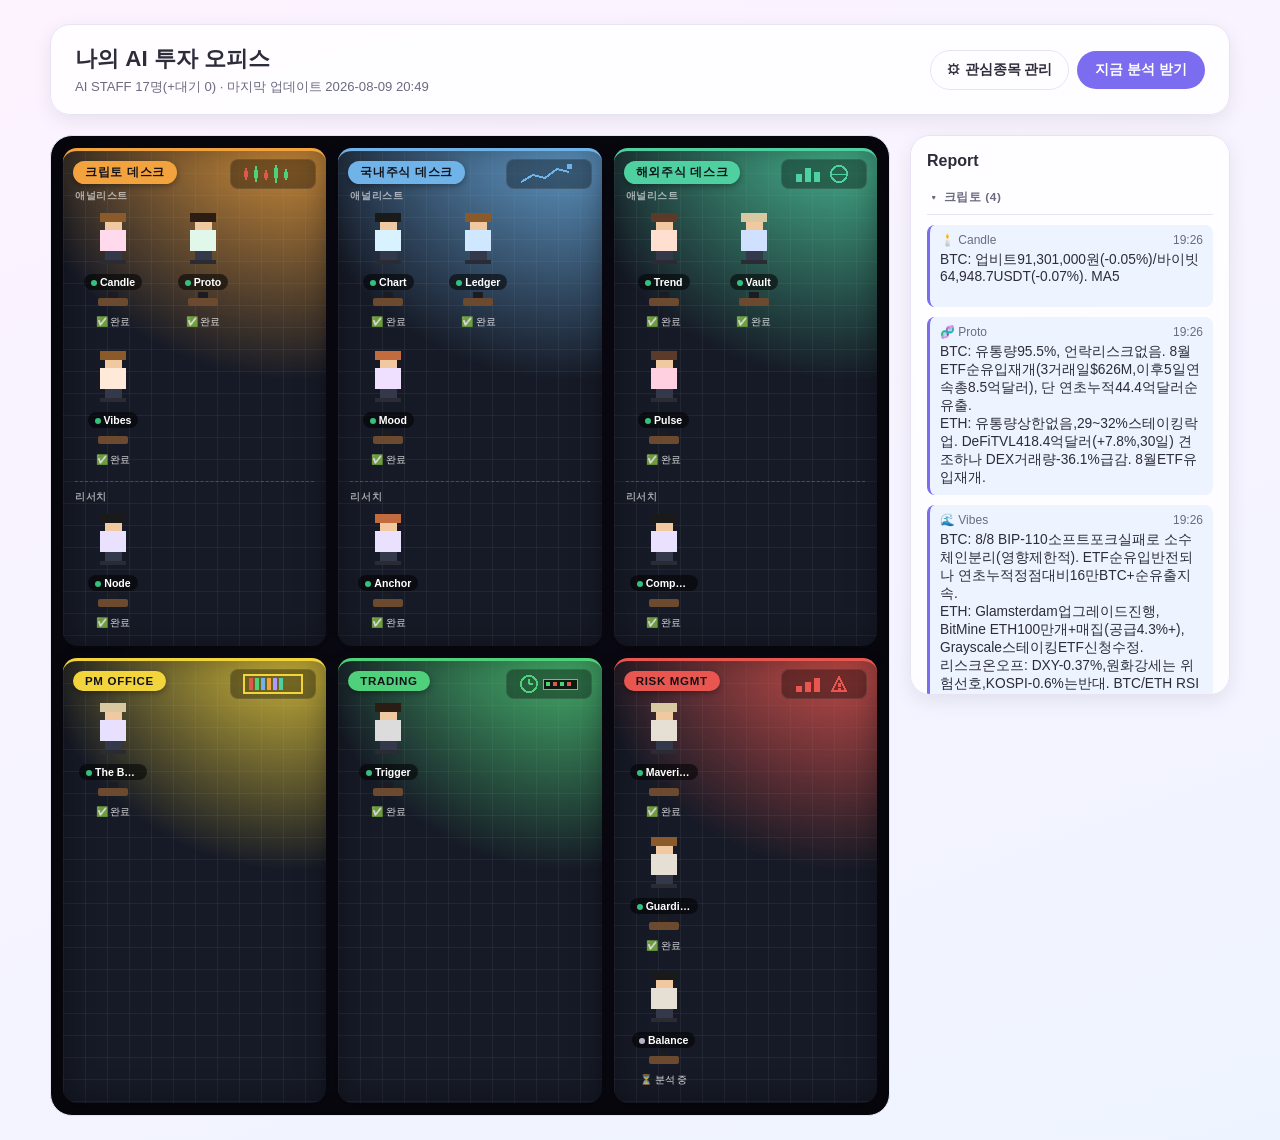
==== office/index.html @ e2c31a27 "chore: 크립토 시세 자동 갱신 반영 Co-Authored-By: Claude Sonnet 5 <noreply@anthropic.com>" ====
<!doctype html>
<html lang="ko">
<head>
<meta charset="UTF-8" />
<meta name="viewport" content="width=device-width, initial-scale=1" />
<title>나의 AI 투자 오피스</title>
<style>
  :root {
    --bg-top: #fdf3ff;
    --bg-bottom: #eef4ff;
    --panel-bg: #ffffffcc;
    --text-main: #2c2c3a;
    --text-sub: #6b6b80;
    --border: #e6e3f5;
    --accent: #7c6cf0;
  }
  @media (prefers-color-scheme: dark) {
    :root {
      --bg-top: #201c2e;
      --bg-bottom: #16141f;
      --panel-bg: #2a2638cc;
      --text-main: #ecebf5;
      --text-sub: #a5a2ba;
      --border: #3a3650;
      --accent: #a99bff;
    }
  }
  :root[data-theme="dark"] {
    --bg-top: #201c2e;
    --bg-bottom: #16141f;
    --panel-bg: #2a2638cc;
    --text-main: #ecebf5;
    --text-sub: #a5a2ba;
    --border: #3a3650;
    --accent: #a99bff;
  }
  :root[data-theme="light"] {
    --bg-top: #fdf3ff;
    --bg-bottom: #eef4ff;
    --panel-bg: #ffffffcc;
    --text-main: #2c2c3a;
    --text-sub: #6b6b80;
    --border: #e6e3f5;
    --accent: #7c6cf0;
  }

  * { box-sizing: border-box; }
  body {
    margin: 0;
    min-height: 100vh;
    font-family: -apple-system, "Segoe UI", "Malgun Gothic", sans-serif;
    color: var(--text-main);
    background: linear-gradient(160deg, var(--bg-top), var(--bg-bottom));
    padding: 24px;
  }

  .app { max-width: 1180px; margin: 0 auto; }

  header.topbar {
    display: flex;
    flex-wrap: wrap;
    gap: 16px;
    align-items: center;
    justify-content: space-between;
    background: var(--panel-bg);
    border: 1px solid var(--border);
    border-radius: 20px;
    padding: 18px 24px;
    margin-bottom: 20px;
    backdrop-filter: blur(6px);
    box-shadow: 0 6px 20px rgba(0,0,0,0.08);
  }
  .brand { display: flex; flex-direction: column; gap: 4px; }
  .brand h1 { margin: 0; font-size: 1.4rem; }
  .brand .meta { font-size: 0.82rem; color: var(--text-sub); }

  .run-now-btn {
    border: none; border-radius: 999px; padding: 10px 18px; font-size: 0.85rem; font-weight: 600;
    background: var(--accent); color: white; cursor: pointer;
  }
  .run-now-btn:disabled { opacity: 0.6; cursor: default; }

  .layout { display: grid; grid-template-columns: 1fr 320px; gap: 20px; align-items: start; }
  @media (max-width: 860px) { .layout { grid-template-columns: 1fr; } }

  /* ---- 오피스 타일맵 (부서 구역): 3개 자산군 부서(크립토/국내주식/해외주식) + PM/TRADING/RISK ----
     모든 존은 같은 어두운 베이스를 공유하고, 부서마다 --zone-accent 색만 달라진다(상단 바/라벨/장식/은은한 글로우).
     방마다 완전히 다른 색을 칠하는 대신 "같은 오피스, 다른 팻말"처럼 보이게 하는 게 목표. */
  .office-map {
    display: grid;
    grid-template-columns: repeat(3, 1fr);
    grid-template-areas:
      "crypto krstock usstock"
      "pm trading risk";
    gap: 12px;
    border-radius: 22px;
    overflow: hidden;
    border: 1px solid var(--border);
    padding: 12px;
    background: #0a0912;
    box-shadow: inset 0 0 60px rgba(0,0,0,0.5);
  }
  @media (max-width: 640px) {
    .office-map { grid-template-columns: 1fr; grid-template-areas: "crypto" "krstock" "usstock" "pm" "trading" "risk"; }
  }

  .zone {
    position: relative;
    border-radius: 14px;
    min-height: 160px;
    padding: 38px 12px 12px;
    background-color: #161a26;
    background-image:
      radial-gradient(circle at 88% -12%, var(--zone-accent) 0%, transparent 48%),
      linear-gradient(rgba(255,255,255,0.05) 1px, transparent 1px),
      linear-gradient(90deg, rgba(255,255,255,0.05) 1px, transparent 1px);
    background-size: 100% 100%, 22px 22px, 22px 22px;
    background-blend-mode: normal, normal, normal;
    border-top: 3px solid var(--zone-accent);
    box-shadow: inset 0 0 30px rgba(0,0,0,0.35), 0 6px 16px rgba(0,0,0,0.3);
  }
  .zone[data-team="크립토"]    { grid-area: crypto;   --zone-accent: #f2a33d; }
  .zone[data-team="국내주식"]  { grid-area: krstock;  --zone-accent: #6fb3e8; }
  .zone[data-team="해외주식"]  { grid-area: usstock;  --zone-accent: #4fd0a0; }
  .zone[data-team="PM"]        { grid-area: pm;       --zone-accent: #f2d43d; }
  .zone[data-team="TRADING"]   { grid-area: trading;  --zone-accent: #4fd07a; }
  .zone[data-team="RISK MGMT"] { grid-area: risk;     --zone-accent: #e8564f; }

  .zone-label {
    position: absolute; top: 10px; left: 10px;
    font-size: 0.72rem; font-weight: 800; letter-spacing: 0.06em;
    color: #12121a; background: var(--zone-accent);
    padding: 4px 12px; border-radius: 999px;
    box-shadow: 0 2px 6px rgba(0,0,0,0.35);
  }
  .zone-decor {
    position: absolute; top: 8px; right: 10px;
    background: rgba(0,0,0,0.35); border: 1px solid rgba(255,255,255,0.08);
    border-radius: 8px; padding: 4px 7px;
  }
  .decor-icon { width: 70px; height: 20px; display: block; }

  /* 전원 잠금 상태인 존(TRADING/RISK MGMT)은 텅 빈 느낌이 나지 않게 대각선 패턴 + 워터마크를 깔아준다 */
  .zone.all-locked {
    background-image:
      repeating-linear-gradient(135deg, rgba(255,255,255,0.035) 0 10px, transparent 10px 20px),
      radial-gradient(circle at 88% -12%, var(--zone-accent) 0%, transparent 48%),
      linear-gradient(rgba(255,255,255,0.05) 1px, transparent 1px),
      linear-gradient(90deg, rgba(255,255,255,0.05) 1px, transparent 1px);
    background-size: auto, 100% 100%, 22px 22px, 22px 22px;
  }
  .zone.all-locked::after {
    content: '준비 중';
    position: absolute; right: 14px; bottom: 10px;
    font-size: 0.66rem; font-weight: 800; letter-spacing: 0.08em;
    color: rgba(255,255,255,0.18);
  }

  .zone-floor { display: flex; flex-direction: column; gap: 10px; }
  .subteam-label {
    font-size: 0.62rem; font-weight: 700; letter-spacing: 0.06em; text-transform: uppercase;
    color: rgba(255,255,255,0.6); margin-bottom: 6px; padding-top: 8px;
    border-top: 1px dashed rgba(255,255,255,0.18);
  }
  .subteam:first-child .subteam-label { border-top: none; padding-top: 0; }
  .subteam-floor { display: flex; flex-wrap: wrap; gap: 14px; align-content: flex-start; }

  .desk-unit {
    width: 76px;
    display: flex; flex-direction: column; align-items: center; gap: 6px;
    cursor: pointer;
    border-radius: 10px;
    padding: 4px;
    transition: transform 0.15s ease, background 0.15s ease;
  }
  .desk-unit:not(.locked):hover { transform: translateY(-3px); background: rgba(255,255,255,0.06); }
  .desk-unit.locked { cursor: default; filter: grayscale(1); opacity: 0.55; }

  .sprite-wrap { position: relative; }
  .pixel-person {
    width: 34px; height: 51px;
    animation: bob 2.4s ease-in-out infinite;
  }
  .desk-unit.locked .pixel-person { animation: none; }
  .desk-unit.working .sprite-wrap { animation: walk 1.6s ease-in-out infinite; }
  .lock-badge { position: absolute; top: -4px; right: -6px; font-size: 12px; }
  @keyframes bob { 0%, 100% { transform: translateY(0); } 50% { transform: translateY(-4px); } }
  @keyframes walk { 0%, 100% { transform: translateX(-4px); } 50% { transform: translateX(4px); } }

  .status-label { font-size: 0.62rem; color: #fff; opacity: 0.85; margin-top: 3px; white-space: nowrap; }

  .nameplate {
    font-size: 0.66rem; font-weight: 700; color: #fff; background: rgba(0,0,0,0.55);
    padding: 2px 7px; border-radius: 999px; white-space: nowrap; max-width: 100%;
    overflow: hidden; text-overflow: ellipsis;
  }

  .desk-prop { width: 30px; height: 8px; background: #6b4a2f; border-radius: 2px; position: relative; margin-top: 2px; }
  .desk-prop .desk-monitor {
    position: absolute; top: -6px; left: 50%; transform: translateX(-50%);
    width: 10px; height: 6px; background: #1b1b22; border-radius: 1px;
  }
  .desk-status {
    width: 6px; height: 6px; border-radius: 50%; display: inline-block; margin-right: 3px;
  }
  .desk-status.done { background: #33c17c; }
  .desk-status.pending { background: #b8b3c9; }
  .desk-status.locked { background: #7a7a7a; }

  aside.console {
    border-radius: 20px; border: 1px solid var(--border); background: var(--panel-bg);
    padding: 16px; max-height: 560px; overflow-y: auto; backdrop-filter: blur(6px);
    box-shadow: 0 6px 20px rgba(0,0,0,0.08);
  }
  aside.console h2 { margin: 0 0 12px; font-size: 1rem; }
  .feed-group { margin-bottom: 8px; }
  .feed-group:last-child { margin-bottom: 0; }
  .feed-group summary {
    cursor: pointer; list-style: none; user-select: none;
    font-size: 0.74rem; font-weight: 800; letter-spacing: 0.05em; color: var(--text-sub);
    text-transform: uppercase; padding: 8px 4px; border-bottom: 1px solid var(--border);
    display: flex; align-items: center; gap: 6px;
  }
  .feed-group summary::-webkit-details-marker { display: none; }
  .feed-group summary::before { content: '▸'; font-size: 0.7rem; transition: transform 0.15s ease; }
  .feed-group[open] summary::before { transform: rotate(90deg); }
  .feed-group .feed-item { margin: 10px 0 0; }
  .feed-item { border-left: 3px solid var(--accent); border-radius: 8px; padding: 8px 10px; margin-bottom: 10px; background: var(--bg-bottom); }
  .feed-item .fhead { display: flex; justify-content: space-between; font-size: 0.75rem; color: var(--text-sub); margin-bottom: 4px; }
  .feed-item .ftext { font-size: 0.86rem; white-space: pre-wrap; }

  .empty-note { color: var(--text-sub); font-size: 0.85rem; }

  .modal-backdrop {
    display: none; position: fixed; inset: 0; background: rgba(0,0,0,0.35);
    align-items: center; justify-content: center; padding: 20px; z-index: 10;
  }
  .modal-backdrop.open { display: flex; }
  .modal {
    background: var(--panel-bg); border: 1px solid var(--border); border-radius: 18px;
    max-width: 560px; width: 100%; max-height: 80vh; overflow-y: auto; padding: 22px;
    color: var(--text-main);
  }
  .modal h3 { margin-top: 0; }
  .modal-body { font-size: 0.9rem; line-height: 1.6; }
  .modal-body p { margin: 0 0 12px; }
  .modal-body h4 { margin: 16px 0 6px; font-size: 0.86rem; color: var(--text-sub); }
  .modal-body h4:first-child { margin-top: 0; }
  .modal-body ul { margin: 0 0 12px; padding-left: 1.2em; }
  .modal-body li { margin-bottom: 8px; }
  .modal-body li:last-child { margin-bottom: 0; }
  .modal-body strong { color: var(--accent); }
  .modal .close-btn {
    float: right; border: none; background: var(--bg-bottom); border-radius: 999px;
    width: 28px; height: 28px; cursor: pointer; font-size: 0.9rem;
  }
  .watchlist-toggle-btn {
    border: 1px solid var(--border); border-radius: 999px; padding: 10px 16px; font-size: 0.85rem; font-weight: 600;
    background: transparent; color: var(--text-main); cursor: pointer;
  }
  .watchlist-panel {
    max-width: 1180px; margin: 0 auto 20px; background: var(--panel-bg); border: 1px solid var(--border);
    border-radius: 20px; padding: 18px 24px; display: grid; grid-template-columns: repeat(3, 1fr); gap: 18px;
    backdrop-filter: blur(6px); box-shadow: 0 6px 20px rgba(0,0,0,0.08);
  }
  .watchlist-panel[hidden] { display: none; }
  @media (max-width: 860px) { .watchlist-panel { grid-template-columns: 1fr; } }
  .watchlist-group-title { font-size: 0.78rem; font-weight: 700; color: var(--text-sub); margin-bottom: 8px; }
  .watchlist-add-row { display: flex; gap: 6px; margin-bottom: 6px; }
  .watchlist-input { flex: 1; min-width: 0; padding: 6px 10px; border-radius: 999px; border: 1px solid var(--border); background: var(--bg-bottom); color: var(--text-main); font-size: 0.82rem; }
  .watchlist-add-btn { border: none; border-radius: 999px; padding: 6px 12px; font-size: 0.78rem; font-weight: 600; background: var(--accent); color: white; cursor: pointer; }
  .watchlist-add-btn:disabled, .watchlist-input:disabled { opacity: 0.5; cursor: default; }
  .watchlist-error { color: #e0574f; font-size: 0.74rem; min-height: 1em; margin-bottom: 6px; }
  .watchlist-chips { display: flex; flex-wrap: wrap; gap: 6px; }
  .watchlist-chip { display: inline-flex; align-items: center; gap: 4px; background: var(--bg-bottom); border: 1px solid var(--border); border-radius: 999px; padding: 3px 6px 3px 10px; font-size: 0.76rem; }
  .watchlist-chip button { border: none; background: none; cursor: pointer; color: var(--text-sub); font-size: 0.8rem; padding: 0 2px; }
  .watchlist-static-note { grid-column: 1 / -1; color: var(--text-sub); font-size: 0.8rem; }
</style>
</head>
<body>
<div class="app">
  <header class="topbar">
    <div class="brand">
      <h1 id="office-title">나의 AI 투자 오피스</h1>
      <div class="meta" id="office-meta">불러오는 중...</div>
    </div>
    <div style="display:flex; gap:8px; align-items:center;">
      <button id="watchlist-toggle-btn" class="watchlist-toggle-btn" type="button">⚙ 관심종목 관리</button>
      <button id="run-now-btn" class="run-now-btn">지금 분석 받기</button>
    </div>
  </header>

  <section class="watchlist-panel" id="watchlist-panel" hidden>
    <div class="watchlist-group" data-type="crypto">
      <div class="watchlist-group-title">크립토 (심볼, 예: SOL)</div>
      <div class="watchlist-add-row">
        <input class="watchlist-input" type="text" placeholder="심볼 (예: SOL)" disabled>
        <button class="watchlist-add-btn" type="button" disabled>추가</button>
      </div>
      <div class="watchlist-error"></div>
      <div class="watchlist-chips"></div>
    </div>
    <div class="watchlist-group" data-type="stocks_kr">
      <div class="watchlist-group-title">국내주식 (6자리 코드, 예: 005930)</div>
      <div class="watchlist-add-row">
        <input class="watchlist-input" type="text" placeholder="코드 (예: 005930)" disabled>
        <button class="watchlist-add-btn" type="button" disabled>추가</button>
      </div>
      <div class="watchlist-error"></div>
      <div class="watchlist-chips"></div>
    </div>
    <div class="watchlist-group" data-type="stocks_us">
      <div class="watchlist-group-title">해외주식 (티커, 예: TSLA)</div>
      <div class="watchlist-add-row">
        <input class="watchlist-input" type="text" placeholder="티커 (예: TSLA)" disabled>
        <button class="watchlist-add-btn" type="button" disabled>추가</button>
      </div>
      <div class="watchlist-error"></div>
      <div class="watchlist-chips"></div>
    </div>
    <div class="watchlist-static-note" id="watchlist-static-note">
      ⚠ 라이브 뷰어(launch_live_office.bat 실행 후 localhost:8787)에서만 사용할 수 있습니다.
    </div>
  </section>

  <div class="layout">
    <main class="office-map" id="office-map"></main>
    <aside class="console">
      <h2>Report</h2>
      <div id="feed"></div>
    </aside>
  </div>
</div>

<div class="modal-backdrop" id="modal-backdrop">
  <div class="modal">
    <button class="close-btn" id="modal-close">✕</button>
    <h3 id="modal-title"></h3>
    <div id="modal-body" class="modal-body"></div>
  </div>
</div>

<script>
  window.__OFFICE_DATA__ = {"title": "나의 AI 투자 오피스", "generatedAt": "2026-08-09 20:49", "employees": [{"id": "candle", "name": "Candle", "role": "암호화폐 기술적 분석", "emoji": "🕯️", "color": "#ffd9ec", "team": "크립토", "subteam": "ANALYSTS", "status": "done", "statusText": "리포트 작성 완료", "fullText": "BTC: 업비트91,301,000원(-0.05%)/바이빗64,948.7USDT(-0.07%). MA5<MA20<MA60 역배열. MA20대비-1.39%,MA60대비-2.83%이격. RSI14 26.82(과매도). 8월계절적약세, Fed완화기대축소, ETF주간유입 7월고점대비83%감소와 맞물려 박스권.\nETH: 업비트2,702,000원(+0.3%)/바이빗1,922.28USDT(+0.1%). MA5<MA20>MA60 전환기. MA20대비-0.92%,MA60대비+2.17%. RSI14 32.04(과매도근접)."}, {"id": "proto", "name": "Proto", "role": "암호화폐 펀더멘털", "emoji": "🧬", "color": "#e0f7e9", "team": "크립토", "subteam": "ANALYSTS", "status": "done", "statusText": "리포트 작성 완료", "fullText": "BTC: 유통량95.5%, 언락리스크없음. 8월ETF순유입재개(3거래일$626M,이후5일연속총8.5억달러), 단 연초누적44.4억달러순유출.\nETH: 유통량상한없음,29~32%스테이킹락업. DeFiTVL418.4억달러(+7.8%,30일) 견조하나 DEX거래량-36.1%급감. 8월ETF유입재개."}, {"id": "vibes", "name": "Vibes", "role": "암호화폐 뉴스·심리", "emoji": "🌊", "color": "#ffe9d9", "team": "크립토", "subteam": "ANALYSTS", "status": "done", "statusText": "리포트 작성 완료", "fullText": "BTC: 8/8 BIP-110소프트포크실패로 소수체인분리(영향제한적). ETF순유입반전되나 연초누적정점대비16만BTC+순유출지속.\nETH: Glamsterdam업그레이드진행, BitMine ETH100만개+매집(공급4.3%+), Grayscale스테이킹ETF신청수정.\n리스크온오프: DXY-0.37%,원화강세는 위험선호,KOSPI-0.6%는반대. BTC/ETH RSI과매도+역배열로 매크로신호와 크립토자체모멘텀 괴리."}, {"id": "node", "name": "Node", "role": "크립토 리서치 종합", "emoji": "🧑‍🔬", "color": "#eae1ff", "team": "크립토", "subteam": "RESEARCH", "status": "done", "statusText": "리포트 작성 완료", "fullText": "BTC: 약세쪽근거가 더견고(확정된하락추세 vs 검증중인초기반전조짐). 비대칭 약세쪽소폭우위. 지켜볼점: ETF연속유입으로 연초누적갭좁혀지는지, MA5의MA20상향돌파여부.\nETH: 강세쪽근거품질·개수우위(이벤트+매크로+온체인 세갈래fact교차: BitMine매집,Glamsterdam,ETF유입,TVL+7.8%,매도압력낮음). 단 DEX거래량급감은 구조적경고음."}, {"id": "chart", "name": "Chart", "role": "국내주식 기술적 분석", "emoji": "📈", "color": "#d9f2ff", "team": "국내주식", "subteam": "ANALYSTS", "status": "done", "statusText": "리포트 작성 완료", "fullText": "삼성전자: 231,000원(+0.22%). 역배열,MA20대비-6.84%이격. RSI46.73(중립).\nSK하이닉스: 1,422,000원(-4.88%). 역배열,MA20대비-17.58%큰이격. 5일신저가,2일연속급락. RSI40.35. 메모리업사이클둔화우려로 아시아메모리주동반급락."}, {"id": "ledger", "name": "Ledger", "role": "국내주식 펀더멘털", "emoji": "📒", "color": "#cfe8ff", "team": "국내주식", "subteam": "ANALYSTS", "status": "done", "statusText": "리포트 작성 완료", "fullText": "삼성전자: PER18.67배/PBR3.21배(중간). 2Q매출171.5조/영업이익89.5조 역대최대.\nSK하이닉스: PER13.74배(저)/PBR6.13배(높음). 영업이익률76%,추정ROE약96%. 저평가라기보다 고수익성국면반영. 밸류에이션-가격모멘텀괴리유의."}, {"id": "mood", "name": "Mood", "role": "국내주식 뉴스·심리", "emoji": "🌙", "color": "#f0e0ff", "team": "국내주식", "subteam": "ANALYSTS", "status": "done", "statusText": "리포트 작성 완료", "fullText": "SK하이닉스: 이틀연속급락. HBM생산확대속도조절+엔비디아루빈생산량하향 겹치며 AI반도체수요둔화루머(미확인,논란단계). 실적컨센서스는 악화안됨.\n구조적리스크: 4대반도체관련종목 코스피시총비중60%육박.\n수급: 외국인8,633억순매도(반도체집중), 기관5,790억순매수.\n리스크온오프: 코스피-0.6%(리스크오프) vs 원화강세(리스크온) 혼조, 결론 리스크오프에가까운혼조."}, {"id": "anchor", "name": "Anchor", "role": "국내주식 리서치 종합", "emoji": "⚓", "color": "#eae1ff", "team": "국내주식", "subteam": "RESEARCH", "status": "done", "statusText": "리포트 작성 완료", "fullText": "삼성전자: 약세쪽으로약간기움. 하방(가격모멘텀+수급+지수구조)이 상방(펀더멘털견조)보다 다각적.\nSK하이닉스: 하방이명확히우위. 실적은견고하나가격이크게괴리, 애널리스트3명모두하방방향에서공통지적. 단루머가 미확인이라 일방적추세단정은이름."}, {"id": "trend", "name": "Trend", "role": "해외주식 기술적 분석", "emoji": "📊", "color": "#ffe0d0", "team": "해외주식", "subteam": "ANALYSTS", "status": "done", "statusText": "리포트 작성 완료", "fullText": "AAPL: 313.33달러(+0.29%). 전환기/혼조,MA20대비-3.12%할인. RSI40.82(중립~약세), 경미한다이버전스소지.\nNVDA: 223.96달러(+2.27%). 전환기/혼조,MA20대비+8.29%단기과열신호. RSI65.61(과매수근접)."}, {"id": "vault", "name": "Vault", "role": "해외주식 펀더멘털", "emoji": "🏦", "color": "#d0e0ff", "team": "해외주식", "subteam": "ANALYSTS", "status": "done", "statusText": "리포트 작성 완료", "fullText": "AAPL: PER35.97배/PBR42.57배(고). 미10년물금리소폭상승으로밸류에이션부담. 52주고점대비-9.1%. 7/30실적 매출+16%YoY, 서비스매출하회+마진가이던스우려로-6.65%급락후안정화.\nNVDA: PER34.24배(3년평균대비낮은편)/PBR27.75배. 52주고점대비-5.3%(신고가근접). 8/26실적예정."}, {"id": "pulse", "name": "Pulse", "role": "해외주식 뉴스·심리", "emoji": "💓", "color": "#ffd0e0", "team": "해외주식", "subteam": "ANALYSTS", "status": "done", "statusText": "리포트 작성 완료", "fullText": "AAPL: EPS2.02(컨센2.09하회, 실제로는미스), 서비스매출부진+마진가이던스우려로급락. 8/10배당락예정.\nNVDA: 7월말반도체섹터1조달러+셀오프후AI수요기대로반등. AI인프라2500억달러파이낸싱딜재무노출우려(미확인루머). 8/26실적핵심바이너리이벤트.\n리스크온오프: S&P500+0.62%(사상최고),US10Y-0.21%,DXY-0.37% 3지표모두리스크온일치. 배경: 7월고용예상외감소로 긴축유보기대.\n군중심리결론: 표면적리스크온+잠재적과열경계공존. 7월말셀오프가1~2주만에완전히되돌려짐,8/26실적바이너리이벤트앞두고낙관선반영."}, {"id": "compass", "name": "Compass", "role": "해외주식 리서치 종합", "emoji": "🧭", "color": "#eae1ff", "team": "해외주식", "subteam": "RESEARCH", "status": "done", "statusText": "리포트 작성 완료", "fullText": "AAPL: 약세쪽비대칭. 약세근거(실적급락+20일선아래+고밸류+배당락)는 3명모두겹치는fact, 강세는 저가매력정도의해석위주.\nNVDA: 강세/약세 근거품질 팽팽, 판단근거부족에가까움. 무게중심이 8/26실적발표일로쏠림. 이벤트리스크관리구간으로판단."}, {"id": "trigger", "name": "Trigger", "role": "매매 시그널 생성 (Execution Specialist)", "emoji": "🎯", "color": "#dcdcdc", "team": "TRADING", "subteam": null, "status": "done", "statusText": "리포트 작성 완료", "fullText": "BTC: 관망, 포지션0%. MA5<MA20<MA60 역배열로 하방 목표가(지지선) 산출 불가해 손익비 계산 불가.\nETH: 매수. 진입가2,702,000원/목표가2,727,000원(MA20)/손절가2,699,200원(MA5)/포지션3%/손익비≈8.9. DEX거래량-36.1%급감을 반영해 포지션을 5%가 아닌 3%로 산정."}, {"id": "maverick", "name": "Maverick", "role": "공격적 리스크 검토 (Aggressive Risk)", "emoji": "🦉", "color": "#e6e0d4", "team": "RISK MGMT", "subteam": null, "status": "done", "statusText": "리포트 작성 완료", "fullText": "ETH 포지션5% 상향 주장(강세 비대칭 논거 반영). BTC는 관망에 이견없음."}, {"id": "guardian", "name": "Guardian", "role": "보수적 리스크 검토 (Conservative Risk)", "emoji": "🛡️", "color": "#e6e0d4", "team": "RISK MGMT", "subteam": null, "status": "done", "statusText": "리포트 작성 완료", "fullText": "ETH 손절거리 타이트, 휘핑위험 우려로 포지션 확대에 신중 견해. BTC는 관망에 이견없음."}, {"id": "balance", "name": "Balance", "role": "중립 리스크 검토 (Neutral Risk)", "emoji": "⚖️", "color": "#e6e0d4", "team": "RISK MGMT", "subteam": null, "status": "pending", "statusText": "대기 중", "fullText": "아직 작성된 분석이 없습니다."}, {"id": "chief-strategist", "name": "The Boss", "role": "종합 리포트 작성 (포트폴리오 매니저)", "emoji": "🧑‍💼", "color": "#e8e0ff", "team": "PM", "subteam": null, "status": "done", "statusText": "리포트 작성 완료", "fullText": "매크로는 달러인덱스(-0.37%)·미국10년물(-0.21%) 동반 하락과 원화강세(-0.46%)로 표면적 리스크온 신호를 보였으나, 코스피(-0.6%)와 S&P500(+0.62%)이 반대 방향으로 움직이는 디커플링이 뚜렷했다. 크립토 데스크는 BTC(약세 우위)와 ETH(강세 우위)로 자산 내에서도 온도차가 컸고, 실제 매매시그널은 ETH 소액 매수(포지션3%)·BTC 관망으로 정리됐다. 국내주식은 SK하이닉스가 이틀연속 급락하며 하방 우위가 명확했고 삼성전자는 그 여파로 약세 쪽에 소폭 기울었다. 해외주식은 AAPL이 실적 급락+고밸류+배당락 겹침으로 약세 비대칭인 반면, NVDA는 8/26 실적을 앞두고 강약 근거가 팽팽해 이벤트리스크 관리 구간으로 판단됐다.\n\n- **지수 디커플링(공통 관찰)**: 코스피(-0.6%)와 S&P500(+0.62%)이 반대로 움직였고, 원화강세(-0.46%)·DXY하락(-0.37%)이라는 표면적 리스크온 신호에도 크립토(BTC RSI과매도+역배열)와 국내주식(외국인 반도체 순매도, 코스피 리스크오프) 양쪽에서 매크로 신호와 자산 자체 모멘텀이 어긋나는 괴리가 동시에 나타났다.\n- **반도체 밸류체인 공통 이슈**: SK하이닉스 급락(-4.88%, 2일연속)이 AI반도체 수요둔화 루머(미확인)와 겹치며 코스피 4대반도체 시총비중 60%육박이라는 구조적 리스크로 확대될 소지가 있고, 삼성전자 약세 쏠림도 이 여파를 받는 개별 데스크 고유 이슈로 구분된다.\n- 크립토: BTC RSI14 26.82 과매도+역배열 지속, ETF 연초누적 순유출(44.4억달러) 미해소, ETH는 DEX거래량 -36.1% 구조적 경고음.\n- 국내주식: SK하이닉스 MA20대비-17.58% 큰 이격+5일신저가, 밸류에이션(저PER)과 가격모멘텀(급락) 간 괴리, HBM/루빈 루머의 미확인 상태.\n- 해외주식: AAPL 서비스매출 부진+마진가이던스 우려+8/10 배당락, NVDA MA20대비+8.29% 단기과열+RSI65.61 과매수근접, 양사 공통으로 미국10년물 금리 소폭상승에 따른 고PER 밸류에이션 부담(Vault 지적)과 8/26 NVDA 실적 바이너리 이벤트 대기.\n\n- **크립토**: Node가 짚은 대로 BTC는 ETF 연속유입이 연초누적 순유출 갭을 얼마나 좁히는지, MA5의 MA20 상향돌파 여부가 관찰 포인트다. ETH는 강세 비대칭 구도의 핵심 축인 BitMine 등 기관 매집·스테이킹 흐름이 지속되는지, DEX거래량 급감이라는 구조적 경고음이 완화되는지 지켜볼 필요가 있다.\n- **국내주식**: Anchor가 지적한 대로 SK하이닉스의 HBM/루빈 생산량 조정 루머가 확인·해소되는 방향을 지켜볼 필요가 있고, 삼성전자는 견조한 펀더멘털과 수급·모멘텀 약세가 언제 어느 쪽으로 정리되는지가 관찰 포인트다.\n- **해외주식**: Compass가 제시한 AAPL의 실적급락+고밸류+배당락 겹침이 추가 하방으로 이어지는지, NVDA는 8/26 실적이 팽팽한 강약 균형을 어느 쪽으로 기울이는 스윙팩터가 될지 관찰이 필요하다."}], "consoleFeed": [{"category": "크립토", "items": [{"team": "크립토", "name": "Candle", "emoji": "🕯️", "time": "19:26", "text": "BTC: 업비트91,301,000원(-0.05%)/바이빗64,948.7USDT(-0.07%). MA5<MA20<MA60 역배열. MA20대비-1.39%,MA60대비-2.83%이격. RSI14 26.82(과매도). 8월계절적약세, Fed완화기대축소, ETF주간유입 7월고점대비83%감소와 맞물려 박스권.\nETH: 업비트2,702,000원(+0.3%)/바이빗1,922.28USDT(+0.1%). M…"}, {"team": "크립토", "name": "Proto", "emoji": "🧬", "time": "19:26", "text": "BTC: 유통량95.5%, 언락리스크없음. 8월ETF순유입재개(3거래일$626M,이후5일연속총8.5억달러), 단 연초누적44.4억달러순유출.\nETH: 유통량상한없음,29~32%스테이킹락업. DeFiTVL418.4억달러(+7.8%,30일) 견조하나 DEX거래량-36.1%급감. 8월ETF유입재개."}, {"team": "크립토", "name": "Vibes", "emoji": "🌊", "time": "19:26", "text": "BTC: 8/8 BIP-110소프트포크실패로 소수체인분리(영향제한적). ETF순유입반전되나 연초누적정점대비16만BTC+순유출지속.\nETH: Glamsterdam업그레이드진행, BitMine ETH100만개+매집(공급4.3%+), Grayscale스테이킹ETF신청수정.\n리스크온오프: DXY-0.37%,원화강세는 위험선호,KOSPI-0.6%는반대. BTC/ETH RSI과매도+역배열로 매크로신호와…"}, {"team": "크립토", "name": "Node", "emoji": "🧑‍🔬", "time": "19:26", "text": "BTC: 약세쪽근거가 더견고(확정된하락추세 vs 검증중인초기반전조짐). 비대칭 약세쪽소폭우위. 지켜볼점: ETF연속유입으로 연초누적갭좁혀지는지, MA5의MA20상향돌파여부.\nETH: 강세쪽근거품질·개수우위(이벤트+매크로+온체인 세갈래fact교차: BitMine매집,Glamsterdam,ETF유입,TVL+7.8%,매도압력낮음). 단 DEX거래량급감은 구조적경고음."}]}, {"category": "국내주식", "items": [{"team": "국내주식", "name": "Chart", "emoji": "📈", "time": "19:26", "text": "삼성전자: 231,000원(+0.22%). 역배열,MA20대비-6.84%이격. RSI46.73(중립).\nSK하이닉스: 1,422,000원(-4.88%). 역배열,MA20대비-17.58%큰이격. 5일신저가,2일연속급락. RSI40.35. 메모리업사이클둔화우려로 아시아메모리주동반급락."}, {"team": "국내주식", "name": "Ledger", "emoji": "📒", "time": "19:26", "text": "삼성전자: PER18.67배/PBR3.21배(중간). 2Q매출171.5조/영업이익89.5조 역대최대.\nSK하이닉스: PER13.74배(저)/PBR6.13배(높음). 영업이익률76%,추정ROE약96%. 저평가라기보다 고수익성국면반영. 밸류에이션-가격모멘텀괴리유의."}, {"team": "국내주식", "name": "Mood", "emoji": "🌙", "time": "19:26", "text": "SK하이닉스: 이틀연속급락. HBM생산확대속도조절+엔비디아루빈생산량하향 겹치며 AI반도체수요둔화루머(미확인,논란단계). 실적컨센서스는 악화안됨.\n구조적리스크: 4대반도체관련종목 코스피시총비중60%육박.\n수급: 외국인8,633억순매도(반도체집중), 기관5,790억순매수.\n리스크온오프: 코스피-0.6%(리스크오프) vs 원화강세(리스크온) 혼조, 결론 리스크오프에가까운혼조."}, {"team": "국내주식", "name": "Anchor", "emoji": "⚓", "time": "19:26", "text": "삼성전자: 약세쪽으로약간기움. 하방(가격모멘텀+수급+지수구조)이 상방(펀더멘털견조)보다 다각적.\nSK하이닉스: 하방이명확히우위. 실적은견고하나가격이크게괴리, 애널리스트3명모두하방방향에서공통지적. 단루머가 미확인이라 일방적추세단정은이름."}]}, {"category": "해외주식", "items": [{"team": "해외주식", "name": "Trend", "emoji": "📊", "time": "19:26", "text": "AAPL: 313.33달러(+0.29%). 전환기/혼조,MA20대비-3.12%할인. RSI40.82(중립~약세), 경미한다이버전스소지.\nNVDA: 223.96달러(+2.27%). 전환기/혼조,MA20대비+8.29%단기과열신호. RSI65.61(과매수근접)."}, {"team": "해외주식", "name": "Vault", "emoji": "🏦", "time": "19:26", "text": "AAPL: PER35.97배/PBR42.57배(고). 미10년물금리소폭상승으로밸류에이션부담. 52주고점대비-9.1%. 7/30실적 매출+16%YoY, 서비스매출하회+마진가이던스우려로-6.65%급락후안정화.\nNVDA: PER34.24배(3년평균대비낮은편)/PBR27.75배. 52주고점대비-5.3%(신고가근접). 8/26실적예정."}, {"team": "해외주식", "name": "Pulse", "emoji": "💓", "time": "19:26", "text": "AAPL: EPS2.02(컨센2.09하회, 실제로는미스), 서비스매출부진+마진가이던스우려로급락. 8/10배당락예정.\nNVDA: 7월말반도체섹터1조달러+셀오프후AI수요기대로반등. AI인프라2500억달러파이낸싱딜재무노출우려(미확인루머). 8/26실적핵심바이너리이벤트.\n리스크온오프: S&P500+0.62%(사상최고),US10Y-0.21%,DXY-0.37% 3지표모두리스크온일치. 배경: 7월고용예상…"}, {"team": "해외주식", "name": "Compass", "emoji": "🧭", "time": "19:26", "text": "AAPL: 약세쪽비대칭. 약세근거(실적급락+20일선아래+고밸류+배당락)는 3명모두겹치는fact, 강세는 저가매력정도의해석위주.\nNVDA: 강세/약세 근거품질 팽팽, 판단근거부족에가까움. 무게중심이 8/26실적발표일로쏠림. 이벤트리스크관리구간으로판단."}]}, {"category": "PM", "items": [{"team": "PM", "name": "The Boss", "emoji": "🧑‍💼", "time": "19:26", "text": "매크로는 달러인덱스(-0.37%)·미국10년물(-0.21%) 동반 하락과 원화강세(-0.46%)로 표면적 리스크온 신호를 보였으나, 코스피(-0.6%)와 S&P500(+0.62%)이 반대 방향으로 움직이는 디커플링이 뚜렷했다. 크립토 데스크는 BTC(약세 우위)와 ETH(강세 우위)로 자산 내에서도 온도차가 컸고, 실제 매매시그널은 ETH 소액 매수(포지션3%)·BTC 관망으로 정리됐다. 국…"}]}, {"category": "TRADING", "items": [{"team": "TRADING", "name": "Trigger", "emoji": "🎯", "time": "19:26", "text": "BTC: 관망, 포지션0%. MA5<MA20<MA60 역배열로 하방 목표가(지지선) 산출 불가해 손익비 계산 불가.\nETH: 매수. 진입가2,702,000원/목표가2,727,000원(MA20)/손절가2,699,200원(MA5)/포지션3%/손익비≈8.9. DEX거래량-36.1%급감을 반영해 포지션을 5%가 아닌 3%로 산정."}]}, {"category": "RISK MGMT", "items": [{"team": "RISK MGMT", "name": "Maverick", "emoji": "🦉", "time": "19:26", "text": "ETH 포지션5% 상향 주장(강세 비대칭 논거 반영). BTC는 관망에 이견없음."}, {"team": "RISK MGMT", "name": "Guardian", "emoji": "🛡️", "time": "19:26", "text": "ETH 손절거리 타이트, 휘핑위험 우려로 포지션 확대에 신중 견해. BTC는 관망에 이견없음."}]}]};

  const mapEl = document.getElementById('office-map');
  const feedEl = document.getElementById('feed');
  const TEAM_ORDER = ['크립토', '국내주식', '해외주식', 'PM', 'TRADING', 'RISK MGMT'];
  const TEAM_LABELS = {
    '크립토': '크립토 데스크', '국내주식': '국내주식 데스크', '해외주식': '해외주식 데스크',
    'PM': 'PM OFFICE', 'TRADING': 'TRADING', 'RISK MGMT': 'RISK MGMT',
  };
  // 팀마다 하는 일이 한눈에 보이도록 존 상단에 붙이는 장식 아이콘(캔들차트/추세선/지구본+막대/책장/시계+티커/경고게이지).
  const TEAM_DECOR = {
    '크립토': `<svg viewBox="0 0 60 20" class="decor-icon" shape-rendering="crispEdges">
      <rect x="2" y="4" width="2" height="12" fill="#e0574f"/><rect x="1" y="7" width="4" height="6" fill="#e0574f"/>
      <rect x="12" y="2" width="2" height="16" fill="#4fd07a"/><rect x="11" y="6" width="4" height="8" fill="#4fd07a"/>
      <rect x="22" y="6" width="2" height="10" fill="#e0574f"/><rect x="21" y="9" width="4" height="5" fill="#e0574f"/>
      <rect x="32" y="1" width="2" height="18" fill="#4fd07a"/><rect x="31" y="4" width="4" height="10" fill="#4fd07a"/>
      <rect x="42" y="5" width="2" height="11" fill="#4fd07a"/><rect x="41" y="8" width="4" height="6" fill="#4fd07a"/>
    </svg>`,
    '국내주식': `<svg viewBox="0 0 60 20" class="decor-icon" shape-rendering="crispEdges">
      <polyline points="2,18 14,11 26,14 38,5 50,8" fill="none" stroke="#6fb3e8" stroke-width="2"/>
      <rect x="48" y="0" width="5" height="5" fill="#6fb3e8"/>
    </svg>`,
    '해외주식': `<svg viewBox="0 0 60 20" class="decor-icon" shape-rendering="crispEdges">
      <rect x="2" y="10" width="6" height="8" fill="#4fd0a0"/><rect x="11" y="4" width="6" height="14" fill="#4fd0a0"/>
      <rect x="20" y="8" width="6" height="10" fill="#4fd0a0"/>
      <circle cx="45" cy="10" r="8" fill="none" stroke="#4fd0a0" stroke-width="2"/>
      <line x1="37" y1="10" x2="53" y2="10" stroke="#4fd0a0" stroke-width="1"/>
    </svg>`,
    'PM': `<svg viewBox="0 0 60 20" class="decor-icon" shape-rendering="crispEdges">
      <rect x="1" y="1" width="58" height="18" fill="none" stroke="#f2d43d" stroke-width="1.5"/>
      <rect x="6" y="4" width="4" height="12" fill="#e0574f"/><rect x="12" y="4" width="4" height="12" fill="#4fd07a"/>
      <rect x="18" y="4" width="4" height="12" fill="#6fb3e8"/><rect x="24" y="4" width="4" height="12" fill="#f2a33d"/>
      <rect x="30" y="4" width="4" height="12" fill="#a99bff"/><rect x="36" y="4" width="4" height="12" fill="#4fd0a0"/>
    </svg>`,
    'TRADING': `<svg viewBox="0 0 60 20" class="decor-icon" shape-rendering="crispEdges">
      <circle cx="10" cy="10" r="8" fill="none" stroke="#4fd07a" stroke-width="2"/>
      <line x1="10" y1="10" x2="10" y2="5" stroke="#4fd07a" stroke-width="2"/>
      <line x1="10" y1="10" x2="14" y2="10" stroke="#4fd07a" stroke-width="2"/>
      <rect x="24" y="5" width="34" height="10" fill="#0c1a10" stroke="#4fd07a"/>
      <rect x="27" y="8" width="4" height="4" fill="#4fd07a"/><rect x="34" y="8" width="4" height="4" fill="#e0574f"/>
      <rect x="41" y="8" width="4" height="4" fill="#4fd07a"/><rect x="48" y="8" width="4" height="4" fill="#e0574f"/>
    </svg>`,
    'RISK MGMT': `<svg viewBox="0 0 60 20" class="decor-icon" shape-rendering="crispEdges">
      <rect x="2" y="12" width="6" height="6" fill="#e8564f"/><rect x="11" y="8" width="6" height="10" fill="#e8564f"/>
      <rect x="20" y="4" width="6" height="14" fill="#e8564f"/>
      <path d="M38 17 L45 3 L52 17 Z" fill="none" stroke="#e8564f" stroke-width="2"/>
      <rect x="43.5" y="9" width="3" height="4" fill="#e8564f"/><rect x="43.5" y="14" width="3" height="2" fill="#e8564f"/>
    </svg>`,
  };

  // 8x12 픽셀 그리드로 그린 단순 사람 스프라이트. 셔츠 색은 직원 색상, 머리색은 id로 고정 배정해 다양성을 줌.
  const HAIR_COLORS = ['#2b1d14', '#5b3a29', '#1a1a1a', '#8a5a2b', '#d9c9a3', '#c26b3f'];
  function hairColorFor(id) {
    let sum = 0;
    for (let i = 0; i < id.length; i++) sum += id.charCodeAt(i);
    return HAIR_COLORS[sum % HAIR_COLORS.length];
  }
  function pixelPersonSvg(shirtColor, hairColor) {
    return `
      <svg class="pixel-person" viewBox="0 0 8 12" shape-rendering="crispEdges">
        <rect x="1" y="4" width="6" height="5" fill="${shirtColor}"/>
        <rect x="2" y="9" width="2" height="3" fill="#33384a"/>
        <rect x="4" y="9" width="2" height="3" fill="#33384a"/>
        <rect x="1" y="11" width="6" height="1" fill="#2b2b33"/>
        <rect x="2" y="2" width="4" height="2" fill="#f0c9a0"/>
        <rect x="1" y="0" width="6" height="2" fill="${hairColor}"/>
      </svg>
    `;
  }

  const SUBTEAM_ORDER = ['ANALYSTS', 'RESEARCH'];
  const SUBTEAM_LABELS = { ANALYSTS: '애널리스트', RESEARCH: '리서치' };

  function buildDeskUnit(emp) {
    const unit = document.createElement('div');
    const statusClass = emp.placeholder ? 'locked' : (emp.status === 'done' ? 'done' : 'pending');
    unit.className = 'desk-unit' + (emp.placeholder ? ' locked' : (statusClass === 'pending' ? ' working' : ''));
    const statusLabel = emp.placeholder ? '🔒 대기' : (statusClass === 'done' ? '✅ 완료' : '⏳ 분석 중');
    unit.innerHTML = `
      <div class="sprite-wrap">
        ${pixelPersonSvg(emp.color, hairColorFor(emp.id))}
        ${emp.placeholder ? '<span class="lock-badge">🔒</span>' : ''}
      </div>
      <div class="nameplate"><span class="desk-status ${statusClass}"></span>${emp.name}</div>
      <div class="desk-prop"><div class="desk-monitor"></div></div>
      <div class="status-label">${statusLabel}</div>
    `;
    unit.title = emp.placeholder ? emp.statusText : `${emp.role} · ${emp.statusText}`;
    unit.addEventListener('click', () => openModal(emp));
    return unit;
  }

  // 원문(마크다운 비슷한 텍스트: "- **BTC**: ..." 글머리, "### " 헤더)을 문단/리스트로 나눠서 보여준다.
  function escapeHtml(s) {
    return s.replace(/&/g, '&amp;').replace(/</g, '&lt;').replace(/>/g, '&gt;');
  }
  function formatAnalysisText(text) {
    const lines = (text || '').split('\n').map(l => l.trim()).filter(Boolean);
    if (lines.length === 0) return '<p>아직 작성된 분석이 없습니다.</p>';
    let html = '';
    let inList = false;
    const closeList = () => { if (inList) { html += '</ul>'; inList = false; } };
    const render = s => escapeHtml(s).replace(/\*\*(.+?)\*\*/g, '<strong>$1</strong>');
    lines.forEach(line => {
      const isBullet = /^[-*]\s+/.test(line);
      const isHeading = /^#{1,4}\s+/.test(line);
      const content = line.replace(/^[-*]\s+/, '').replace(/^#{1,4}\s+/, '');
      if (isHeading) {
        closeList();
        html += `<h4>${render(content)}</h4>`;
        return;
      }
      // 줄바꿈 없이 "종목: ... . 종목: ... ." 식으로 이어진 원문은 문장 단위로 쪼개 리스트로 보여준다.
      const sentences = content.split(/(?<=[.!?])\s+(?=\S)/).filter(Boolean);
      if (isBullet || sentences.length > 1) {
        if (!inList) { html += '<ul>'; inList = true; }
        sentences.forEach(s => { html += `<li>${render(s)}</li>`; });
      } else {
        closeList();
        html += `<p>${render(content)}</p>`;
      }
    });
    closeList();
    return html;
  }

  const backdrop = document.getElementById('modal-backdrop');
  const modalTitle = document.getElementById('modal-title');
  const modalBody = document.getElementById('modal-body');
  function openModal(emp) {
    modalTitle.textContent = `${emp.emoji} ${emp.name} — 오늘의 분석`;
    modalBody.innerHTML = formatAnalysisText(emp.fullText);
    backdrop.classList.add('open');
  }
  document.getElementById('modal-close').addEventListener('click', () => backdrop.classList.remove('open'));
  backdrop.addEventListener('click', (e) => { if (e.target === backdrop) backdrop.classList.remove('open'); });

  function renderOffice(data) {
    document.getElementById('office-title').textContent = data.title;
    const activeCount = data.employees.filter(e => !e.placeholder).length;
    document.getElementById('office-meta').textContent =
      `AI STAFF ${activeCount}명(+대기 ${data.employees.length - activeCount}) · 마지막 업데이트 ${data.generatedAt}`;

    const byTeam = {};
    data.employees.forEach(emp => {
      (byTeam[emp.team] = byTeam[emp.team] || []).push(emp);
    });

    mapEl.innerHTML = '';
    TEAM_ORDER.forEach(team => {
      const members = byTeam[team];
      if (!members) return;
      const zone = document.createElement('section');
      zone.className = 'zone' + (members.every(m => m.placeholder) ? ' all-locked' : '');
      zone.dataset.team = team;
      zone.innerHTML = `
        <div class="zone-label">${TEAM_LABELS[team] || team}</div>
        <div class="zone-decor">${TEAM_DECOR[team] || ''}</div>
        <div class="zone-floor"></div>
      `;
      const floor = zone.querySelector('.zone-floor');

      const bySubteam = {};
      members.forEach(emp => {
        const key = emp.subteam || '';
        (bySubteam[key] = bySubteam[key] || []).push(emp);
      });
      const subteamKeys = SUBTEAM_ORDER.filter(k => bySubteam[k]);

      if (subteamKeys.length === 0) {
        // 부서 내 애널리스트/리서치 구분이 없는 존(PM, TRADING, RISK MGMT)은 그냥 한 층에 배치
        members.forEach(emp => floor.appendChild(buildDeskUnit(emp)));
      } else {
        subteamKeys.forEach(key => {
          const sub = document.createElement('div');
          sub.className = 'subteam';
          sub.innerHTML = `<div class="subteam-label">${SUBTEAM_LABELS[key] || key}</div><div class="subteam-floor"></div>`;
          const subFloor = sub.querySelector('.subteam-floor');
          bySubteam[key].forEach(emp => subFloor.appendChild(buildDeskUnit(emp)));
          floor.appendChild(sub);
        });
      }

      mapEl.appendChild(zone);
    });

    if (data.consoleFeed.length === 0) {
      feedEl.innerHTML = '<div class="empty-note">아직 콘솔에 올라온 내용이 없습니다. /daily-report를 실행해보세요.</div>';
    } else {
      feedEl.innerHTML = '';
      data.consoleFeed.forEach((group, idx) => {
        const details = document.createElement('details');
        details.className = 'feed-group';
        if (idx === 0) details.open = true; // 첫 카테고리만 기본으로 펼침
        const summary = document.createElement('summary');
        summary.textContent = `${group.category} (${group.items.length})`;
        details.appendChild(summary);
        group.items.forEach(item => {
          const div = document.createElement('div');
          div.className = 'feed-item';
          div.innerHTML = `
            <div class="fhead"><span>${item.emoji} ${item.name}</span><span>${item.time}</span></div>
            <div class="ftext">${item.text}</div>
          `;
          details.appendChild(div);
        });
        feedEl.appendChild(details);
      });
    }
  }

  renderOffice(window.__OFFICE_DATA__);

  // 로컬 서버(scripts/serve_office.py)로 서빙 중일 때만 /api/live가 응답한다.
  // file://로 직접 열었을 때는 fetch가 실패하므로 조용히 무시하고 스냅샷만 보여준다.
  const runBtn = document.getElementById('run-now-btn');
  const RUN_BTN_DEFAULT = runBtn.textContent;
  let wasRunning = false;

  const LIVE_POLL_MS = 30000;
  function pollLive() {
    fetch('/api/live', { cache: 'no-store' })
      .then(r => (r.ok ? r.json() : null))
      .then(data => {
        if (!data) return;
        renderOffice(data);
        // 버튼 상태는 실제 분석 프로세스 실행 여부로 결정 (타이머로 눈감고 리셋하지 않음)
        runBtn.disabled = data.analysisRunning;
        if (data.analysisRunning) {
          runBtn.textContent = '분석 중... (완료되면 자동 반영)';
        } else if (data.analysisFailed) {
          runBtn.textContent = '분석 실패 - logs 폴더 확인 (다시 시도하려면 클릭)';
        } else {
          runBtn.textContent = RUN_BTN_DEFAULT;
        }
        // 분석이 막 끝난 시점(실행중 → 완료)이면 종합 리포트를 팝업으로 띄운다 (성공했을 때만)
        if (wasRunning && !data.analysisRunning && !data.analysisFailed) {
          const chief = data.employees.find(e => e.id === 'chief-strategist');
          if (chief) openModal(chief);
        }
        wasRunning = data.analysisRunning;
      })
      .catch(() => {});
  }
  setInterval(pollLive, LIVE_POLL_MS);

  runBtn.addEventListener('click', () => {
    runBtn.disabled = true;
    runBtn.textContent = '요청 보내는 중...';
    fetch('/api/run-now', { method: 'POST' })
      .then(r => r.json().then(data => ({ ok: r.ok, message: data.message })))
      .then(({ ok, message }) => {
        runBtn.textContent = message;
        if (!ok) setTimeout(() => { runBtn.textContent = RUN_BTN_DEFAULT; runBtn.disabled = false; }, 3000);
        else pollLive(); // 즉시 한 번 폴링해서 analysisRunning 상태 반영
      })
      .catch(() => { runBtn.textContent = '실시간 서버에서만 사용 가능합니다'; setTimeout(() => { runBtn.textContent = RUN_BTN_DEFAULT; runBtn.disabled = false; }, 3000); });
  });

  const watchlistToggleBtn = document.getElementById('watchlist-toggle-btn');
  const watchlistPanel = document.getElementById('watchlist-panel');
  const watchlistStaticNote = document.getElementById('watchlist-static-note');
  const WATCHLIST_TYPES = ['crypto', 'stocks_kr', 'stocks_us'];
  const WATCHLIST_ID_FIELD = { crypto: 'symbol', stocks_kr: 'code', stocks_us: 'ticker' };
  let watchlistLoaded = false;

  watchlistToggleBtn.addEventListener('click', () => {
    const willOpen = watchlistPanel.hidden;
    watchlistPanel.hidden = !willOpen;
    if (willOpen && !watchlistLoaded) loadWatchlist();
  });

  function setWatchlistInputsEnabled(enabled) {
    WATCHLIST_TYPES.forEach(type => {
      const group = document.querySelector(`.watchlist-group[data-type="${type}"]`);
      group.querySelector('.watchlist-input').disabled = !enabled;
      group.querySelector('.watchlist-add-btn').disabled = !enabled;
    });
  }

  function renderChips(type, items) {
    const chipsEl = document.querySelector(`.watchlist-group[data-type="${type}"] .watchlist-chips`);
    const idField = WATCHLIST_ID_FIELD[type];
    chipsEl.innerHTML = '';
    items.forEach(item => {
      const chip = document.createElement('span');
      chip.className = 'watchlist-chip';
      chip.innerHTML = `${item.name || item.symbol}<button type="button">✕</button>`;
      chip.querySelector('button').addEventListener('click', () => deleteWatchlistItem(type, item[idField]));
      chipsEl.appendChild(chip);
    });
  }

  function loadWatchlist() {
    fetch('/api/watchlist', { cache: 'no-store' })
      .then(r => (r.ok ? r.json() : Promise.reject()))
      .then(data => {
        watchlistLoaded = true;
        watchlistStaticNote.hidden = true;
        setWatchlistInputsEnabled(true);
        WATCHLIST_TYPES.forEach(type => renderChips(type, data[type] || []));
      })
      .catch(() => {
        watchlistStaticNote.hidden = false;
        setWatchlistInputsEnabled(false);
      });
  }

  function addWatchlistItem(type) {
    const group = document.querySelector(`.watchlist-group[data-type="${type}"]`);
    const input = group.querySelector('.watchlist-input');
    const btn = group.querySelector('.watchlist-add-btn');
    const errorEl = group.querySelector('.watchlist-error');
    const symbol = input.value.trim();
    errorEl.textContent = '';
    if (!symbol) return;
    btn.disabled = true;
    fetch('/api/watchlist', {
      method: 'POST',
      headers: { 'Content-Type': 'application/json' },
      body: JSON.stringify({ type, symbol }),
    })
      .then(r => r.json().then(data => ({ ok: r.ok, data })))
      .then(({ ok, data }) => {
        btn.disabled = false;
        if (!ok) { errorEl.textContent = data.error || '추가 실패'; return; }
        input.value = '';
        errorEl.textContent = data.warning || '';
        loadWatchlist();
        pollLive();
      })
      .catch(() => { btn.disabled = false; errorEl.textContent = '요청 실패'; });
  }

  function deleteWatchlistItem(type, symbol) {
    fetch('/api/watchlist', {
      method: 'DELETE',
      headers: { 'Content-Type': 'application/json' },
      body: JSON.stringify({ type, symbol }),
    })
      .then(() => { loadWatchlist(); pollLive(); })
      .catch(() => {});
  }

  WATCHLIST_TYPES.forEach(type => {
    const group = document.querySelector(`.watchlist-group[data-type="${type}"]`);
    group.querySelector('.watchlist-add-btn').addEventListener('click', () => addWatchlistItem(type));
    group.querySelector('.watchlist-input').addEventListener('keydown', (e) => {
      if (e.key === 'Enter') addWatchlistItem(type);
    });
  });
</script>
</body>
</html>
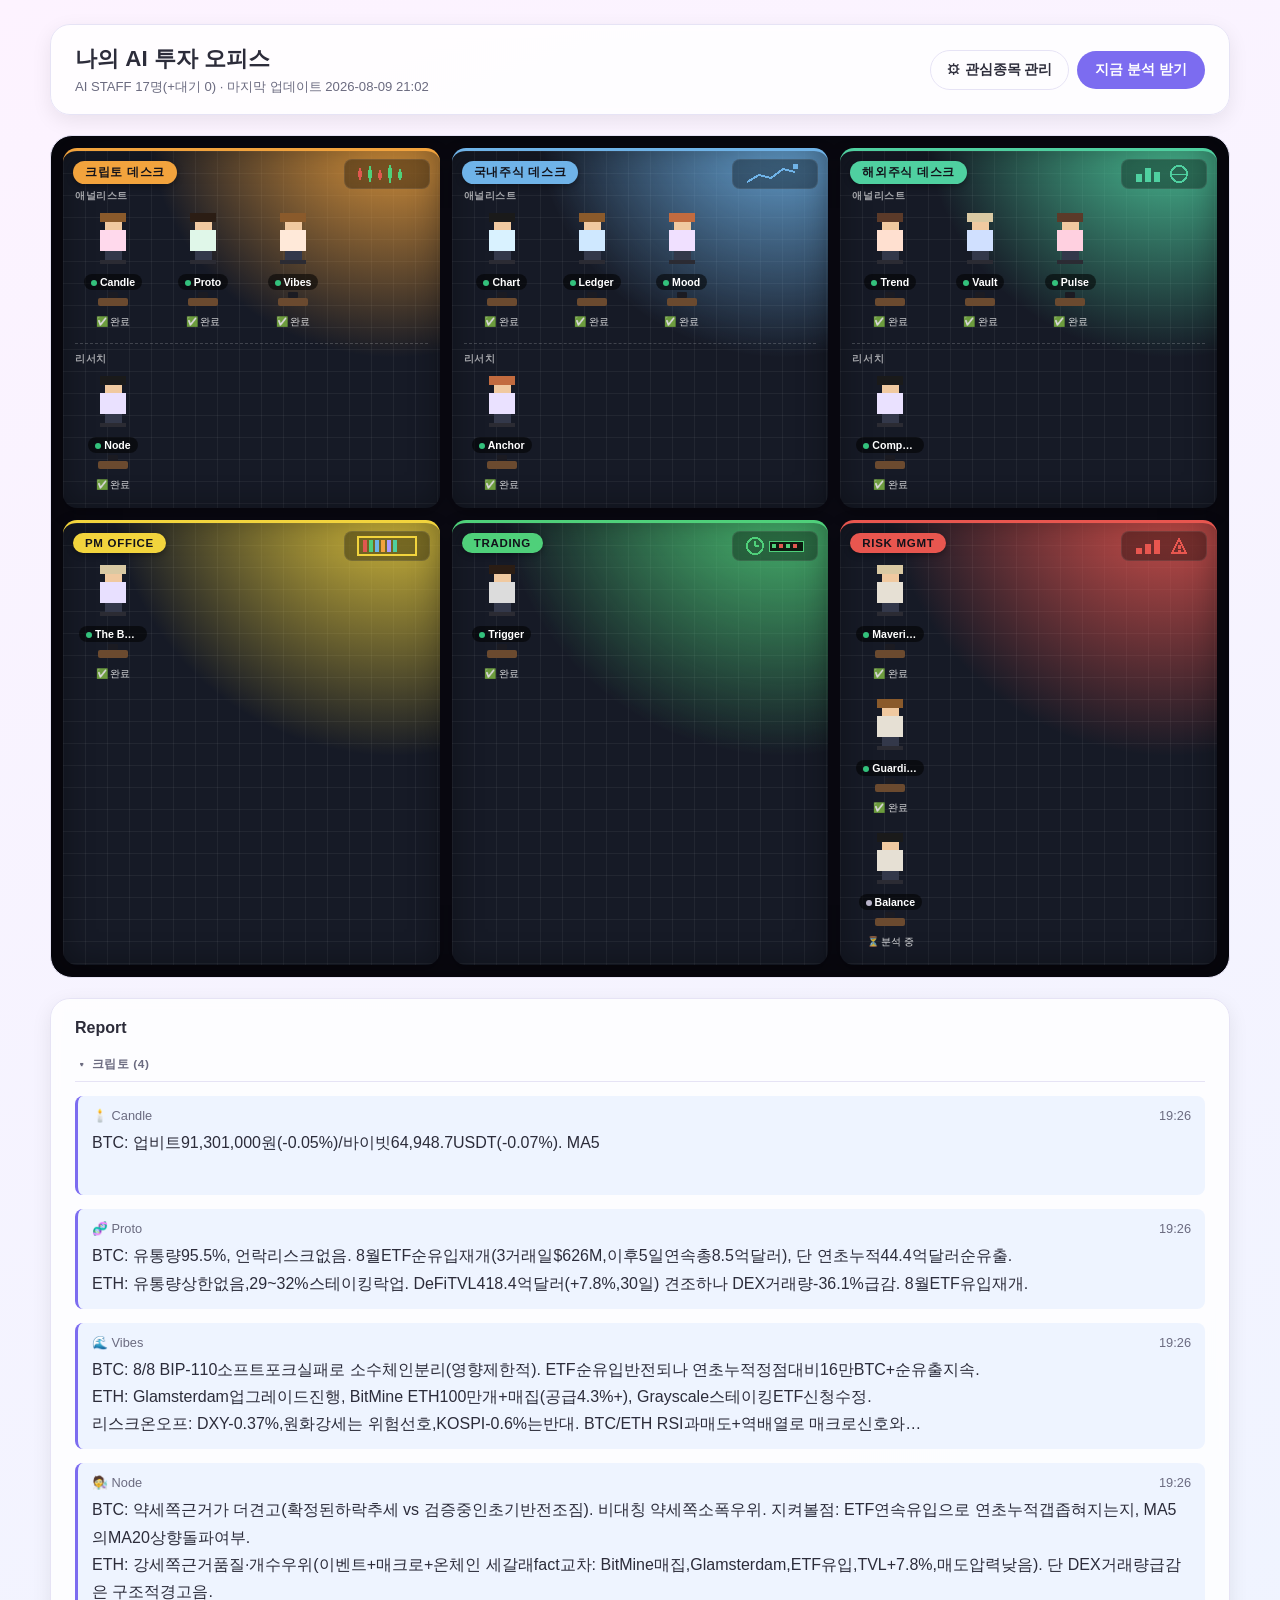
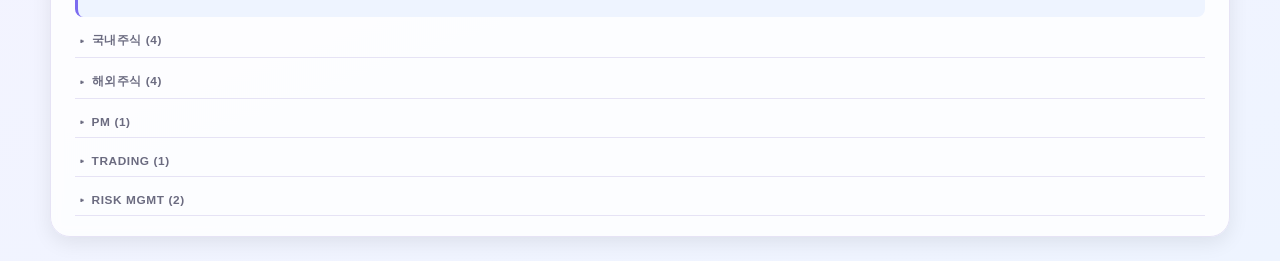
==== commit c505fdf2: "Merge branch 'worktree-report-readability' Co-Authored-By: Claude Sonnet 5 <noreply@anthropic.com>" ====
--- a/office/index.html
+++ b/office/index.html
@@ -80,8 +80,7 @@
   }
   .run-now-btn:disabled { opacity: 0.6; cursor: default; }
 
-  .layout { display: grid; grid-template-columns: 1fr 320px; gap: 20px; align-items: start; }
-  @media (max-width: 860px) { .layout { grid-template-columns: 1fr; } }
+  .layout { display: grid; grid-template-columns: 1fr; gap: 20px; align-items: start; }
 
   /* ---- 오피스 타일맵 (부서 구역): 3개 자산군 부서(크립토/국내주식/해외주식) + PM/TRADING/RISK ----
      모든 존은 같은 어두운 베이스를 공유하고, 부서마다 --zone-accent 색만 달라진다(상단 바/라벨/장식/은은한 글로우).
@@ -209,7 +208,7 @@
 
   aside.console {
     border-radius: 20px; border: 1px solid var(--border); background: var(--panel-bg);
-    padding: 16px; max-height: 560px; overflow-y: auto; backdrop-filter: blur(6px);
+    padding: 20px 24px; backdrop-filter: blur(6px);
     box-shadow: 0 6px 20px rgba(0,0,0,0.08);
   }
   aside.console h2 { margin: 0 0 12px; font-size: 1rem; }
@@ -224,10 +223,10 @@
   .feed-group summary::-webkit-details-marker { display: none; }
   .feed-group summary::before { content: '▸'; font-size: 0.7rem; transition: transform 0.15s ease; }
   .feed-group[open] summary::before { transform: rotate(90deg); }
-  .feed-group .feed-item { margin: 10px 0 0; }
-  .feed-item { border-left: 3px solid var(--accent); border-radius: 8px; padding: 8px 10px; margin-bottom: 10px; background: var(--bg-bottom); }
-  .feed-item .fhead { display: flex; justify-content: space-between; font-size: 0.75rem; color: var(--text-sub); margin-bottom: 4px; }
-  .feed-item .ftext { font-size: 0.86rem; white-space: pre-wrap; }
+  .feed-group .feed-item { margin: 14px 0 0; }
+  .feed-item { border-left: 3px solid var(--accent); border-radius: 8px; padding: 12px 14px; margin-bottom: 14px; background: var(--bg-bottom); }
+  .feed-item .fhead { display: flex; justify-content: space-between; font-size: 0.8rem; color: var(--text-sub); margin-bottom: 6px; }
+  .feed-item .ftext { font-size: 1rem; line-height: 1.7; white-space: pre-wrap; }
 
   .empty-note { color: var(--text-sub); font-size: 0.85rem; }
 
@@ -341,7 +340,7 @@
 </div>
 
 <script>
-  window.__OFFICE_DATA__ = {"title": "나의 AI 투자 오피스", "generatedAt": "2026-08-09 20:49", "employees": [{"id": "candle", "name": "Candle", "role": "암호화폐 기술적 분석", "emoji": "🕯️", "color": "#ffd9ec", "team": "크립토", "subteam": "ANALYSTS", "status": "done", "statusText": "리포트 작성 완료", "fullText": "BTC: 업비트91,301,000원(-0.05%)/바이빗64,948.7USDT(-0.07%). MA5<MA20<MA60 역배열. MA20대비-1.39%,MA60대비-2.83%이격. RSI14 26.82(과매도). 8월계절적약세, Fed완화기대축소, ETF주간유입 7월고점대비83%감소와 맞물려 박스권.\nETH: 업비트2,702,000원(+0.3%)/바이빗1,922.28USDT(+0.1%). MA5<MA20>MA60 전환기. MA20대비-0.92%,MA60대비+2.17%. RSI14 32.04(과매도근접)."}, {"id": "proto", "name": "Proto", "role": "암호화폐 펀더멘털", "emoji": "🧬", "color": "#e0f7e9", "team": "크립토", "subteam": "ANALYSTS", "status": "done", "statusText": "리포트 작성 완료", "fullText": "BTC: 유통량95.5%, 언락리스크없음. 8월ETF순유입재개(3거래일$626M,이후5일연속총8.5억달러), 단 연초누적44.4억달러순유출.\nETH: 유통량상한없음,29~32%스테이킹락업. DeFiTVL418.4억달러(+7.8%,30일) 견조하나 DEX거래량-36.1%급감. 8월ETF유입재개."}, {"id": "vibes", "name": "Vibes", "role": "암호화폐 뉴스·심리", "emoji": "🌊", "color": "#ffe9d9", "team": "크립토", "subteam": "ANALYSTS", "status": "done", "statusText": "리포트 작성 완료", "fullText": "BTC: 8/8 BIP-110소프트포크실패로 소수체인분리(영향제한적). ETF순유입반전되나 연초누적정점대비16만BTC+순유출지속.\nETH: Glamsterdam업그레이드진행, BitMine ETH100만개+매집(공급4.3%+), Grayscale스테이킹ETF신청수정.\n리스크온오프: DXY-0.37%,원화강세는 위험선호,KOSPI-0.6%는반대. BTC/ETH RSI과매도+역배열로 매크로신호와 크립토자체모멘텀 괴리."}, {"id": "node", "name": "Node", "role": "크립토 리서치 종합", "emoji": "🧑‍🔬", "color": "#eae1ff", "team": "크립토", "subteam": "RESEARCH", "status": "done", "statusText": "리포트 작성 완료", "fullText": "BTC: 약세쪽근거가 더견고(확정된하락추세 vs 검증중인초기반전조짐). 비대칭 약세쪽소폭우위. 지켜볼점: ETF연속유입으로 연초누적갭좁혀지는지, MA5의MA20상향돌파여부.\nETH: 강세쪽근거품질·개수우위(이벤트+매크로+온체인 세갈래fact교차: BitMine매집,Glamsterdam,ETF유입,TVL+7.8%,매도압력낮음). 단 DEX거래량급감은 구조적경고음."}, {"id": "chart", "name": "Chart", "role": "국내주식 기술적 분석", "emoji": "📈", "color": "#d9f2ff", "team": "국내주식", "subteam": "ANALYSTS", "status": "done", "statusText": "리포트 작성 완료", "fullText": "삼성전자: 231,000원(+0.22%). 역배열,MA20대비-6.84%이격. RSI46.73(중립).\nSK하이닉스: 1,422,000원(-4.88%). 역배열,MA20대비-17.58%큰이격. 5일신저가,2일연속급락. RSI40.35. 메모리업사이클둔화우려로 아시아메모리주동반급락."}, {"id": "ledger", "name": "Ledger", "role": "국내주식 펀더멘털", "emoji": "📒", "color": "#cfe8ff", "team": "국내주식", "subteam": "ANALYSTS", "status": "done", "statusText": "리포트 작성 완료", "fullText": "삼성전자: PER18.67배/PBR3.21배(중간). 2Q매출171.5조/영업이익89.5조 역대최대.\nSK하이닉스: PER13.74배(저)/PBR6.13배(높음). 영업이익률76%,추정ROE약96%. 저평가라기보다 고수익성국면반영. 밸류에이션-가격모멘텀괴리유의."}, {"id": "mood", "name": "Mood", "role": "국내주식 뉴스·심리", "emoji": "🌙", "color": "#f0e0ff", "team": "국내주식", "subteam": "ANALYSTS", "status": "done", "statusText": "리포트 작성 완료", "fullText": "SK하이닉스: 이틀연속급락. HBM생산확대속도조절+엔비디아루빈생산량하향 겹치며 AI반도체수요둔화루머(미확인,논란단계). 실적컨센서스는 악화안됨.\n구조적리스크: 4대반도체관련종목 코스피시총비중60%육박.\n수급: 외국인8,633억순매도(반도체집중), 기관5,790억순매수.\n리스크온오프: 코스피-0.6%(리스크오프) vs 원화강세(리스크온) 혼조, 결론 리스크오프에가까운혼조."}, {"id": "anchor", "name": "Anchor", "role": "국내주식 리서치 종합", "emoji": "⚓", "color": "#eae1ff", "team": "국내주식", "subteam": "RESEARCH", "status": "done", "statusText": "리포트 작성 완료", "fullText": "삼성전자: 약세쪽으로약간기움. 하방(가격모멘텀+수급+지수구조)이 상방(펀더멘털견조)보다 다각적.\nSK하이닉스: 하방이명확히우위. 실적은견고하나가격이크게괴리, 애널리스트3명모두하방방향에서공통지적. 단루머가 미확인이라 일방적추세단정은이름."}, {"id": "trend", "name": "Trend", "role": "해외주식 기술적 분석", "emoji": "📊", "color": "#ffe0d0", "team": "해외주식", "subteam": "ANALYSTS", "status": "done", "statusText": "리포트 작성 완료", "fullText": "AAPL: 313.33달러(+0.29%). 전환기/혼조,MA20대비-3.12%할인. RSI40.82(중립~약세), 경미한다이버전스소지.\nNVDA: 223.96달러(+2.27%). 전환기/혼조,MA20대비+8.29%단기과열신호. RSI65.61(과매수근접)."}, {"id": "vault", "name": "Vault", "role": "해외주식 펀더멘털", "emoji": "🏦", "color": "#d0e0ff", "team": "해외주식", "subteam": "ANALYSTS", "status": "done", "statusText": "리포트 작성 완료", "fullText": "AAPL: PER35.97배/PBR42.57배(고). 미10년물금리소폭상승으로밸류에이션부담. 52주고점대비-9.1%. 7/30실적 매출+16%YoY, 서비스매출하회+마진가이던스우려로-6.65%급락후안정화.\nNVDA: PER34.24배(3년평균대비낮은편)/PBR27.75배. 52주고점대비-5.3%(신고가근접). 8/26실적예정."}, {"id": "pulse", "name": "Pulse", "role": "해외주식 뉴스·심리", "emoji": "💓", "color": "#ffd0e0", "team": "해외주식", "subteam": "ANALYSTS", "status": "done", "statusText": "리포트 작성 완료", "fullText": "AAPL: EPS2.02(컨센2.09하회, 실제로는미스), 서비스매출부진+마진가이던스우려로급락. 8/10배당락예정.\nNVDA: 7월말반도체섹터1조달러+셀오프후AI수요기대로반등. AI인프라2500억달러파이낸싱딜재무노출우려(미확인루머). 8/26실적핵심바이너리이벤트.\n리스크온오프: S&P500+0.62%(사상최고),US10Y-0.21%,DXY-0.37% 3지표모두리스크온일치. 배경: 7월고용예상외감소로 긴축유보기대.\n군중심리결론: 표면적리스크온+잠재적과열경계공존. 7월말셀오프가1~2주만에완전히되돌려짐,8/26실적바이너리이벤트앞두고낙관선반영."}, {"id": "compass", "name": "Compass", "role": "해외주식 리서치 종합", "emoji": "🧭", "color": "#eae1ff", "team": "해외주식", "subteam": "RESEARCH", "status": "done", "statusText": "리포트 작성 완료", "fullText": "AAPL: 약세쪽비대칭. 약세근거(실적급락+20일선아래+고밸류+배당락)는 3명모두겹치는fact, 강세는 저가매력정도의해석위주.\nNVDA: 강세/약세 근거품질 팽팽, 판단근거부족에가까움. 무게중심이 8/26실적발표일로쏠림. 이벤트리스크관리구간으로판단."}, {"id": "trigger", "name": "Trigger", "role": "매매 시그널 생성 (Execution Specialist)", "emoji": "🎯", "color": "#dcdcdc", "team": "TRADING", "subteam": null, "status": "done", "statusText": "리포트 작성 완료", "fullText": "BTC: 관망, 포지션0%. MA5<MA20<MA60 역배열로 하방 목표가(지지선) 산출 불가해 손익비 계산 불가.\nETH: 매수. 진입가2,702,000원/목표가2,727,000원(MA20)/손절가2,699,200원(MA5)/포지션3%/손익비≈8.9. DEX거래량-36.1%급감을 반영해 포지션을 5%가 아닌 3%로 산정."}, {"id": "maverick", "name": "Maverick", "role": "공격적 리스크 검토 (Aggressive Risk)", "emoji": "🦉", "color": "#e6e0d4", "team": "RISK MGMT", "subteam": null, "status": "done", "statusText": "리포트 작성 완료", "fullText": "ETH 포지션5% 상향 주장(강세 비대칭 논거 반영). BTC는 관망에 이견없음."}, {"id": "guardian", "name": "Guardian", "role": "보수적 리스크 검토 (Conservative Risk)", "emoji": "🛡️", "color": "#e6e0d4", "team": "RISK MGMT", "subteam": null, "status": "done", "statusText": "리포트 작성 완료", "fullText": "ETH 손절거리 타이트, 휘핑위험 우려로 포지션 확대에 신중 견해. BTC는 관망에 이견없음."}, {"id": "balance", "name": "Balance", "role": "중립 리스크 검토 (Neutral Risk)", "emoji": "⚖️", "color": "#e6e0d4", "team": "RISK MGMT", "subteam": null, "status": "pending", "statusText": "대기 중", "fullText": "아직 작성된 분석이 없습니다."}, {"id": "chief-strategist", "name": "The Boss", "role": "종합 리포트 작성 (포트폴리오 매니저)", "emoji": "🧑‍💼", "color": "#e8e0ff", "team": "PM", "subteam": null, "status": "done", "statusText": "리포트 작성 완료", "fullText": "매크로는 달러인덱스(-0.37%)·미국10년물(-0.21%) 동반 하락과 원화강세(-0.46%)로 표면적 리스크온 신호를 보였으나, 코스피(-0.6%)와 S&P500(+0.62%)이 반대 방향으로 움직이는 디커플링이 뚜렷했다. 크립토 데스크는 BTC(약세 우위)와 ETH(강세 우위)로 자산 내에서도 온도차가 컸고, 실제 매매시그널은 ETH 소액 매수(포지션3%)·BTC 관망으로 정리됐다. 국내주식은 SK하이닉스가 이틀연속 급락하며 하방 우위가 명확했고 삼성전자는 그 여파로 약세 쪽에 소폭 기울었다. 해외주식은 AAPL이 실적 급락+고밸류+배당락 겹침으로 약세 비대칭인 반면, NVDA는 8/26 실적을 앞두고 강약 근거가 팽팽해 이벤트리스크 관리 구간으로 판단됐다.\n\n- **지수 디커플링(공통 관찰)**: 코스피(-0.6%)와 S&P500(+0.62%)이 반대로 움직였고, 원화강세(-0.46%)·DXY하락(-0.37%)이라는 표면적 리스크온 신호에도 크립토(BTC RSI과매도+역배열)와 국내주식(외국인 반도체 순매도, 코스피 리스크오프) 양쪽에서 매크로 신호와 자산 자체 모멘텀이 어긋나는 괴리가 동시에 나타났다.\n- **반도체 밸류체인 공통 이슈**: SK하이닉스 급락(-4.88%, 2일연속)이 AI반도체 수요둔화 루머(미확인)와 겹치며 코스피 4대반도체 시총비중 60%육박이라는 구조적 리스크로 확대될 소지가 있고, 삼성전자 약세 쏠림도 이 여파를 받는 개별 데스크 고유 이슈로 구분된다.\n- 크립토: BTC RSI14 26.82 과매도+역배열 지속, ETF 연초누적 순유출(44.4억달러) 미해소, ETH는 DEX거래량 -36.1% 구조적 경고음.\n- 국내주식: SK하이닉스 MA20대비-17.58% 큰 이격+5일신저가, 밸류에이션(저PER)과 가격모멘텀(급락) 간 괴리, HBM/루빈 루머의 미확인 상태.\n- 해외주식: AAPL 서비스매출 부진+마진가이던스 우려+8/10 배당락, NVDA MA20대비+8.29% 단기과열+RSI65.61 과매수근접, 양사 공통으로 미국10년물 금리 소폭상승에 따른 고PER 밸류에이션 부담(Vault 지적)과 8/26 NVDA 실적 바이너리 이벤트 대기.\n\n- **크립토**: Node가 짚은 대로 BTC는 ETF 연속유입이 연초누적 순유출 갭을 얼마나 좁히는지, MA5의 MA20 상향돌파 여부가 관찰 포인트다. ETH는 강세 비대칭 구도의 핵심 축인 BitMine 등 기관 매집·스테이킹 흐름이 지속되는지, DEX거래량 급감이라는 구조적 경고음이 완화되는지 지켜볼 필요가 있다.\n- **국내주식**: Anchor가 지적한 대로 SK하이닉스의 HBM/루빈 생산량 조정 루머가 확인·해소되는 방향을 지켜볼 필요가 있고, 삼성전자는 견조한 펀더멘털과 수급·모멘텀 약세가 언제 어느 쪽으로 정리되는지가 관찰 포인트다.\n- **해외주식**: Compass가 제시한 AAPL의 실적급락+고밸류+배당락 겹침이 추가 하방으로 이어지는지, NVDA는 8/26 실적이 팽팽한 강약 균형을 어느 쪽으로 기울이는 스윙팩터가 될지 관찰이 필요하다."}], "consoleFeed": [{"category": "크립토", "items": [{"team": "크립토", "name": "Candle", "emoji": "🕯️", "time": "19:26", "text": "BTC: 업비트91,301,000원(-0.05%)/바이빗64,948.7USDT(-0.07%). MA5<MA20<MA60 역배열. MA20대비-1.39%,MA60대비-2.83%이격. RSI14 26.82(과매도). 8월계절적약세, Fed완화기대축소, ETF주간유입 7월고점대비83%감소와 맞물려 박스권.\nETH: 업비트2,702,000원(+0.3%)/바이빗1,922.28USDT(+0.1%). M…"}, {"team": "크립토", "name": "Proto", "emoji": "🧬", "time": "19:26", "text": "BTC: 유통량95.5%, 언락리스크없음. 8월ETF순유입재개(3거래일$626M,이후5일연속총8.5억달러), 단 연초누적44.4억달러순유출.\nETH: 유통량상한없음,29~32%스테이킹락업. DeFiTVL418.4억달러(+7.8%,30일) 견조하나 DEX거래량-36.1%급감. 8월ETF유입재개."}, {"team": "크립토", "name": "Vibes", "emoji": "🌊", "time": "19:26", "text": "BTC: 8/8 BIP-110소프트포크실패로 소수체인분리(영향제한적). ETF순유입반전되나 연초누적정점대비16만BTC+순유출지속.\nETH: Glamsterdam업그레이드진행, BitMine ETH100만개+매집(공급4.3%+), Grayscale스테이킹ETF신청수정.\n리스크온오프: DXY-0.37%,원화강세는 위험선호,KOSPI-0.6%는반대. BTC/ETH RSI과매도+역배열로 매크로신호와…"}, {"team": "크립토", "name": "Node", "emoji": "🧑‍🔬", "time": "19:26", "text": "BTC: 약세쪽근거가 더견고(확정된하락추세 vs 검증중인초기반전조짐). 비대칭 약세쪽소폭우위. 지켜볼점: ETF연속유입으로 연초누적갭좁혀지는지, MA5의MA20상향돌파여부.\nETH: 강세쪽근거품질·개수우위(이벤트+매크로+온체인 세갈래fact교차: BitMine매집,Glamsterdam,ETF유입,TVL+7.8%,매도압력낮음). 단 DEX거래량급감은 구조적경고음."}]}, {"category": "국내주식", "items": [{"team": "국내주식", "name": "Chart", "emoji": "📈", "time": "19:26", "text": "삼성전자: 231,000원(+0.22%). 역배열,MA20대비-6.84%이격. RSI46.73(중립).\nSK하이닉스: 1,422,000원(-4.88%). 역배열,MA20대비-17.58%큰이격. 5일신저가,2일연속급락. RSI40.35. 메모리업사이클둔화우려로 아시아메모리주동반급락."}, {"team": "국내주식", "name": "Ledger", "emoji": "📒", "time": "19:26", "text": "삼성전자: PER18.67배/PBR3.21배(중간). 2Q매출171.5조/영업이익89.5조 역대최대.\nSK하이닉스: PER13.74배(저)/PBR6.13배(높음). 영업이익률76%,추정ROE약96%. 저평가라기보다 고수익성국면반영. 밸류에이션-가격모멘텀괴리유의."}, {"team": "국내주식", "name": "Mood", "emoji": "🌙", "time": "19:26", "text": "SK하이닉스: 이틀연속급락. HBM생산확대속도조절+엔비디아루빈생산량하향 겹치며 AI반도체수요둔화루머(미확인,논란단계). 실적컨센서스는 악화안됨.\n구조적리스크: 4대반도체관련종목 코스피시총비중60%육박.\n수급: 외국인8,633억순매도(반도체집중), 기관5,790억순매수.\n리스크온오프: 코스피-0.6%(리스크오프) vs 원화강세(리스크온) 혼조, 결론 리스크오프에가까운혼조."}, {"team": "국내주식", "name": "Anchor", "emoji": "⚓", "time": "19:26", "text": "삼성전자: 약세쪽으로약간기움. 하방(가격모멘텀+수급+지수구조)이 상방(펀더멘털견조)보다 다각적.\nSK하이닉스: 하방이명확히우위. 실적은견고하나가격이크게괴리, 애널리스트3명모두하방방향에서공통지적. 단루머가 미확인이라 일방적추세단정은이름."}]}, {"category": "해외주식", "items": [{"team": "해외주식", "name": "Trend", "emoji": "📊", "time": "19:26", "text": "AAPL: 313.33달러(+0.29%). 전환기/혼조,MA20대비-3.12%할인. RSI40.82(중립~약세), 경미한다이버전스소지.\nNVDA: 223.96달러(+2.27%). 전환기/혼조,MA20대비+8.29%단기과열신호. RSI65.61(과매수근접)."}, {"team": "해외주식", "name": "Vault", "emoji": "🏦", "time": "19:26", "text": "AAPL: PER35.97배/PBR42.57배(고). 미10년물금리소폭상승으로밸류에이션부담. 52주고점대비-9.1%. 7/30실적 매출+16%YoY, 서비스매출하회+마진가이던스우려로-6.65%급락후안정화.\nNVDA: PER34.24배(3년평균대비낮은편)/PBR27.75배. 52주고점대비-5.3%(신고가근접). 8/26실적예정."}, {"team": "해외주식", "name": "Pulse", "emoji": "💓", "time": "19:26", "text": "AAPL: EPS2.02(컨센2.09하회, 실제로는미스), 서비스매출부진+마진가이던스우려로급락. 8/10배당락예정.\nNVDA: 7월말반도체섹터1조달러+셀오프후AI수요기대로반등. AI인프라2500억달러파이낸싱딜재무노출우려(미확인루머). 8/26실적핵심바이너리이벤트.\n리스크온오프: S&P500+0.62%(사상최고),US10Y-0.21%,DXY-0.37% 3지표모두리스크온일치. 배경: 7월고용예상…"}, {"team": "해외주식", "name": "Compass", "emoji": "🧭", "time": "19:26", "text": "AAPL: 약세쪽비대칭. 약세근거(실적급락+20일선아래+고밸류+배당락)는 3명모두겹치는fact, 강세는 저가매력정도의해석위주.\nNVDA: 강세/약세 근거품질 팽팽, 판단근거부족에가까움. 무게중심이 8/26실적발표일로쏠림. 이벤트리스크관리구간으로판단."}]}, {"category": "PM", "items": [{"team": "PM", "name": "The Boss", "emoji": "🧑‍💼", "time": "19:26", "text": "매크로는 달러인덱스(-0.37%)·미국10년물(-0.21%) 동반 하락과 원화강세(-0.46%)로 표면적 리스크온 신호를 보였으나, 코스피(-0.6%)와 S&P500(+0.62%)이 반대 방향으로 움직이는 디커플링이 뚜렷했다. 크립토 데스크는 BTC(약세 우위)와 ETH(강세 우위)로 자산 내에서도 온도차가 컸고, 실제 매매시그널은 ETH 소액 매수(포지션3%)·BTC 관망으로 정리됐다. 국…"}]}, {"category": "TRADING", "items": [{"team": "TRADING", "name": "Trigger", "emoji": "🎯", "time": "19:26", "text": "BTC: 관망, 포지션0%. MA5<MA20<MA60 역배열로 하방 목표가(지지선) 산출 불가해 손익비 계산 불가.\nETH: 매수. 진입가2,702,000원/목표가2,727,000원(MA20)/손절가2,699,200원(MA5)/포지션3%/손익비≈8.9. DEX거래량-36.1%급감을 반영해 포지션을 5%가 아닌 3%로 산정."}]}, {"category": "RISK MGMT", "items": [{"team": "RISK MGMT", "name": "Maverick", "emoji": "🦉", "time": "19:26", "text": "ETH 포지션5% 상향 주장(강세 비대칭 논거 반영). BTC는 관망에 이견없음."}, {"team": "RISK MGMT", "name": "Guardian", "emoji": "🛡️", "time": "19:26", "text": "ETH 손절거리 타이트, 휘핑위험 우려로 포지션 확대에 신중 견해. BTC는 관망에 이견없음."}]}]};
+  window.__OFFICE_DATA__ = {"title": "나의 AI 투자 오피스", "generatedAt": "2026-08-09 21:02", "employees": [{"id": "candle", "name": "Candle", "role": "암호화폐 기술적 분석", "emoji": "🕯️", "color": "#ffd9ec", "team": "크립토", "subteam": "ANALYSTS", "status": "done", "statusText": "리포트 작성 완료", "fullText": "BTC: 업비트91,301,000원(-0.05%)/바이빗64,948.7USDT(-0.07%). MA5<MA20<MA60 역배열. MA20대비-1.39%,MA60대비-2.83%이격. RSI14 26.82(과매도). 8월계절적약세, Fed완화기대축소, ETF주간유입 7월고점대비83%감소와 맞물려 박스권.\nETH: 업비트2,702,000원(+0.3%)/바이빗1,922.28USDT(+0.1%). MA5<MA20>MA60 전환기. MA20대비-0.92%,MA60대비+2.17%. RSI14 32.04(과매도근접)."}, {"id": "proto", "name": "Proto", "role": "암호화폐 펀더멘털", "emoji": "🧬", "color": "#e0f7e9", "team": "크립토", "subteam": "ANALYSTS", "status": "done", "statusText": "리포트 작성 완료", "fullText": "BTC: 유통량95.5%, 언락리스크없음. 8월ETF순유입재개(3거래일$626M,이후5일연속총8.5억달러), 단 연초누적44.4억달러순유출.\nETH: 유통량상한없음,29~32%스테이킹락업. DeFiTVL418.4억달러(+7.8%,30일) 견조하나 DEX거래량-36.1%급감. 8월ETF유입재개."}, {"id": "vibes", "name": "Vibes", "role": "암호화폐 뉴스·심리", "emoji": "🌊", "color": "#ffe9d9", "team": "크립토", "subteam": "ANALYSTS", "status": "done", "statusText": "리포트 작성 완료", "fullText": "BTC: 8/8 BIP-110소프트포크실패로 소수체인분리(영향제한적). ETF순유입반전되나 연초누적정점대비16만BTC+순유출지속.\nETH: Glamsterdam업그레이드진행, BitMine ETH100만개+매집(공급4.3%+), Grayscale스테이킹ETF신청수정.\n리스크온오프: DXY-0.37%,원화강세는 위험선호,KOSPI-0.6%는반대. BTC/ETH RSI과매도+역배열로 매크로신호와 크립토자체모멘텀 괴리."}, {"id": "node", "name": "Node", "role": "크립토 리서치 종합", "emoji": "🧑‍🔬", "color": "#eae1ff", "team": "크립토", "subteam": "RESEARCH", "status": "done", "statusText": "리포트 작성 완료", "fullText": "BTC: 약세쪽근거가 더견고(확정된하락추세 vs 검증중인초기반전조짐). 비대칭 약세쪽소폭우위. 지켜볼점: ETF연속유입으로 연초누적갭좁혀지는지, MA5의MA20상향돌파여부.\nETH: 강세쪽근거품질·개수우위(이벤트+매크로+온체인 세갈래fact교차: BitMine매집,Glamsterdam,ETF유입,TVL+7.8%,매도압력낮음). 단 DEX거래량급감은 구조적경고음."}, {"id": "chart", "name": "Chart", "role": "국내주식 기술적 분석", "emoji": "📈", "color": "#d9f2ff", "team": "국내주식", "subteam": "ANALYSTS", "status": "done", "statusText": "리포트 작성 완료", "fullText": "삼성전자: 231,000원(+0.22%). 역배열,MA20대비-6.84%이격. RSI46.73(중립).\nSK하이닉스: 1,422,000원(-4.88%). 역배열,MA20대비-17.58%큰이격. 5일신저가,2일연속급락. RSI40.35. 메모리업사이클둔화우려로 아시아메모리주동반급락."}, {"id": "ledger", "name": "Ledger", "role": "국내주식 펀더멘털", "emoji": "📒", "color": "#cfe8ff", "team": "국내주식", "subteam": "ANALYSTS", "status": "done", "statusText": "리포트 작성 완료", "fullText": "삼성전자: PER18.67배/PBR3.21배(중간). 2Q매출171.5조/영업이익89.5조 역대최대.\nSK하이닉스: PER13.74배(저)/PBR6.13배(높음). 영업이익률76%,추정ROE약96%. 저평가라기보다 고수익성국면반영. 밸류에이션-가격모멘텀괴리유의."}, {"id": "mood", "name": "Mood", "role": "국내주식 뉴스·심리", "emoji": "🌙", "color": "#f0e0ff", "team": "국내주식", "subteam": "ANALYSTS", "status": "done", "statusText": "리포트 작성 완료", "fullText": "SK하이닉스: 이틀연속급락. HBM생산확대속도조절+엔비디아루빈생산량하향 겹치며 AI반도체수요둔화루머(미확인,논란단계). 실적컨센서스는 악화안됨.\n구조적리스크: 4대반도체관련종목 코스피시총비중60%육박.\n수급: 외국인8,633억순매도(반도체집중), 기관5,790억순매수.\n리스크온오프: 코스피-0.6%(리스크오프) vs 원화강세(리스크온) 혼조, 결론 리스크오프에가까운혼조."}, {"id": "anchor", "name": "Anchor", "role": "국내주식 리서치 종합", "emoji": "⚓", "color": "#eae1ff", "team": "국내주식", "subteam": "RESEARCH", "status": "done", "statusText": "리포트 작성 완료", "fullText": "삼성전자: 약세쪽으로약간기움. 하방(가격모멘텀+수급+지수구조)이 상방(펀더멘털견조)보다 다각적.\nSK하이닉스: 하방이명확히우위. 실적은견고하나가격이크게괴리, 애널리스트3명모두하방방향에서공통지적. 단루머가 미확인이라 일방적추세단정은이름."}, {"id": "trend", "name": "Trend", "role": "해외주식 기술적 분석", "emoji": "📊", "color": "#ffe0d0", "team": "해외주식", "subteam": "ANALYSTS", "status": "done", "statusText": "리포트 작성 완료", "fullText": "AAPL: 313.33달러(+0.29%). 전환기/혼조,MA20대비-3.12%할인. RSI40.82(중립~약세), 경미한다이버전스소지.\nNVDA: 223.96달러(+2.27%). 전환기/혼조,MA20대비+8.29%단기과열신호. RSI65.61(과매수근접)."}, {"id": "vault", "name": "Vault", "role": "해외주식 펀더멘털", "emoji": "🏦", "color": "#d0e0ff", "team": "해외주식", "subteam": "ANALYSTS", "status": "done", "statusText": "리포트 작성 완료", "fullText": "AAPL: PER35.97배/PBR42.57배(고). 미10년물금리소폭상승으로밸류에이션부담. 52주고점대비-9.1%. 7/30실적 매출+16%YoY, 서비스매출하회+마진가이던스우려로-6.65%급락후안정화.\nNVDA: PER34.24배(3년평균대비낮은편)/PBR27.75배. 52주고점대비-5.3%(신고가근접). 8/26실적예정."}, {"id": "pulse", "name": "Pulse", "role": "해외주식 뉴스·심리", "emoji": "💓", "color": "#ffd0e0", "team": "해외주식", "subteam": "ANALYSTS", "status": "done", "statusText": "리포트 작성 완료", "fullText": "AAPL: EPS2.02(컨센2.09하회, 실제로는미스), 서비스매출부진+마진가이던스우려로급락. 8/10배당락예정.\nNVDA: 7월말반도체섹터1조달러+셀오프후AI수요기대로반등. AI인프라2500억달러파이낸싱딜재무노출우려(미확인루머). 8/26실적핵심바이너리이벤트.\n리스크온오프: S&P500+0.62%(사상최고),US10Y-0.21%,DXY-0.37% 3지표모두리스크온일치. 배경: 7월고용예상외감소로 긴축유보기대.\n군중심리결론: 표면적리스크온+잠재적과열경계공존. 7월말셀오프가1~2주만에완전히되돌려짐,8/26실적바이너리이벤트앞두고낙관선반영."}, {"id": "compass", "name": "Compass", "role": "해외주식 리서치 종합", "emoji": "🧭", "color": "#eae1ff", "team": "해외주식", "subteam": "RESEARCH", "status": "done", "statusText": "리포트 작성 완료", "fullText": "AAPL: 약세쪽비대칭. 약세근거(실적급락+20일선아래+고밸류+배당락)는 3명모두겹치는fact, 강세는 저가매력정도의해석위주.\nNVDA: 강세/약세 근거품질 팽팽, 판단근거부족에가까움. 무게중심이 8/26실적발표일로쏠림. 이벤트리스크관리구간으로판단."}, {"id": "trigger", "name": "Trigger", "role": "매매 시그널 생성 (Execution Specialist)", "emoji": "🎯", "color": "#dcdcdc", "team": "TRADING", "subteam": null, "status": "done", "statusText": "리포트 작성 완료", "fullText": "BTC: 관망, 포지션0%. MA5<MA20<MA60 역배열로 하방 목표가(지지선) 산출 불가해 손익비 계산 불가.\nETH: 매수. 진입가2,702,000원/목표가2,727,000원(MA20)/손절가2,699,200원(MA5)/포지션3%/손익비≈8.9. DEX거래량-36.1%급감을 반영해 포지션을 5%가 아닌 3%로 산정."}, {"id": "maverick", "name": "Maverick", "role": "공격적 리스크 검토 (Aggressive Risk)", "emoji": "🦉", "color": "#e6e0d4", "team": "RISK MGMT", "subteam": null, "status": "done", "statusText": "리포트 작성 완료", "fullText": "ETH 포지션5% 상향 주장(강세 비대칭 논거 반영). BTC는 관망에 이견없음."}, {"id": "guardian", "name": "Guardian", "role": "보수적 리스크 검토 (Conservative Risk)", "emoji": "🛡️", "color": "#e6e0d4", "team": "RISK MGMT", "subteam": null, "status": "done", "statusText": "리포트 작성 완료", "fullText": "ETH 손절거리 타이트, 휘핑위험 우려로 포지션 확대에 신중 견해. BTC는 관망에 이견없음."}, {"id": "balance", "name": "Balance", "role": "중립 리스크 검토 (Neutral Risk)", "emoji": "⚖️", "color": "#e6e0d4", "team": "RISK MGMT", "subteam": null, "status": "pending", "statusText": "대기 중", "fullText": "아직 작성된 분석이 없습니다."}, {"id": "chief-strategist", "name": "The Boss", "role": "종합 리포트 작성 (포트폴리오 매니저)", "emoji": "🧑‍💼", "color": "#e8e0ff", "team": "PM", "subteam": null, "status": "done", "statusText": "리포트 작성 완료", "fullText": "매크로는 달러인덱스(-0.37%)·미국10년물(-0.21%) 동반 하락과 원화강세(-0.46%)로 표면적 리스크온 신호를 보였으나, 코스피(-0.6%)와 S&P500(+0.62%)이 반대 방향으로 움직이는 디커플링이 뚜렷했다. 크립토 데스크는 BTC(약세 우위)와 ETH(강세 우위)로 자산 내에서도 온도차가 컸고, 실제 매매시그널은 ETH 소액 매수(포지션3%)·BTC 관망으로 정리됐다. 국내주식은 SK하이닉스가 이틀연속 급락하며 하방 우위가 명확했고 삼성전자는 그 여파로 약세 쪽에 소폭 기울었다. 해외주식은 AAPL이 실적 급락+고밸류+배당락 겹침으로 약세 비대칭인 반면, NVDA는 8/26 실적을 앞두고 강약 근거가 팽팽해 이벤트리스크 관리 구간으로 판단됐다.\n\n- **지수 디커플링(공통 관찰)**: 코스피(-0.6%)와 S&P500(+0.62%)이 반대로 움직였고, 원화강세(-0.46%)·DXY하락(-0.37%)이라는 표면적 리스크온 신호에도 크립토(BTC RSI과매도+역배열)와 국내주식(외국인 반도체 순매도, 코스피 리스크오프) 양쪽에서 매크로 신호와 자산 자체 모멘텀이 어긋나는 괴리가 동시에 나타났다.\n- **반도체 밸류체인 공통 이슈**: SK하이닉스 급락(-4.88%, 2일연속)이 AI반도체 수요둔화 루머(미확인)와 겹치며 코스피 4대반도체 시총비중 60%육박이라는 구조적 리스크로 확대될 소지가 있고, 삼성전자 약세 쏠림도 이 여파를 받는 개별 데스크 고유 이슈로 구분된다.\n- 크립토: BTC RSI14 26.82 과매도+역배열 지속, ETF 연초누적 순유출(44.4억달러) 미해소, ETH는 DEX거래량 -36.1% 구조적 경고음.\n- 국내주식: SK하이닉스 MA20대비-17.58% 큰 이격+5일신저가, 밸류에이션(저PER)과 가격모멘텀(급락) 간 괴리, HBM/루빈 루머의 미확인 상태.\n- 해외주식: AAPL 서비스매출 부진+마진가이던스 우려+8/10 배당락, NVDA MA20대비+8.29% 단기과열+RSI65.61 과매수근접, 양사 공통으로 미국10년물 금리 소폭상승에 따른 고PER 밸류에이션 부담(Vault 지적)과 8/26 NVDA 실적 바이너리 이벤트 대기.\n\n- **크립토**: Node가 짚은 대로 BTC는 ETF 연속유입이 연초누적 순유출 갭을 얼마나 좁히는지, MA5의 MA20 상향돌파 여부가 관찰 포인트다. ETH는 강세 비대칭 구도의 핵심 축인 BitMine 등 기관 매집·스테이킹 흐름이 지속되는지, DEX거래량 급감이라는 구조적 경고음이 완화되는지 지켜볼 필요가 있다.\n- **국내주식**: Anchor가 지적한 대로 SK하이닉스의 HBM/루빈 생산량 조정 루머가 확인·해소되는 방향을 지켜볼 필요가 있고, 삼성전자는 견조한 펀더멘털과 수급·모멘텀 약세가 언제 어느 쪽으로 정리되는지가 관찰 포인트다.\n- **해외주식**: Compass가 제시한 AAPL의 실적급락+고밸류+배당락 겹침이 추가 하방으로 이어지는지, NVDA는 8/26 실적이 팽팽한 강약 균형을 어느 쪽으로 기울이는 스윙팩터가 될지 관찰이 필요하다."}], "consoleFeed": [{"category": "크립토", "items": [{"team": "크립토", "name": "Candle", "emoji": "🕯️", "time": "19:26", "text": "BTC: 업비트91,301,000원(-0.05%)/바이빗64,948.7USDT(-0.07%). MA5<MA20<MA60 역배열. MA20대비-1.39%,MA60대비-2.83%이격. RSI14 26.82(과매도). 8월계절적약세, Fed완화기대축소, ETF주간유입 7월고점대비83%감소와 맞물려 박스권.\nETH: 업비트2,702,000원(+0.3%)/바이빗1,922.28USDT(+0.1%). M…"}, {"team": "크립토", "name": "Proto", "emoji": "🧬", "time": "19:26", "text": "BTC: 유통량95.5%, 언락리스크없음. 8월ETF순유입재개(3거래일$626M,이후5일연속총8.5억달러), 단 연초누적44.4억달러순유출.\nETH: 유통량상한없음,29~32%스테이킹락업. DeFiTVL418.4억달러(+7.8%,30일) 견조하나 DEX거래량-36.1%급감. 8월ETF유입재개."}, {"team": "크립토", "name": "Vibes", "emoji": "🌊", "time": "19:26", "text": "BTC: 8/8 BIP-110소프트포크실패로 소수체인분리(영향제한적). ETF순유입반전되나 연초누적정점대비16만BTC+순유출지속.\nETH: Glamsterdam업그레이드진행, BitMine ETH100만개+매집(공급4.3%+), Grayscale스테이킹ETF신청수정.\n리스크온오프: DXY-0.37%,원화강세는 위험선호,KOSPI-0.6%는반대. BTC/ETH RSI과매도+역배열로 매크로신호와…"}, {"team": "크립토", "name": "Node", "emoji": "🧑‍🔬", "time": "19:26", "text": "BTC: 약세쪽근거가 더견고(확정된하락추세 vs 검증중인초기반전조짐). 비대칭 약세쪽소폭우위. 지켜볼점: ETF연속유입으로 연초누적갭좁혀지는지, MA5의MA20상향돌파여부.\nETH: 강세쪽근거품질·개수우위(이벤트+매크로+온체인 세갈래fact교차: BitMine매집,Glamsterdam,ETF유입,TVL+7.8%,매도압력낮음). 단 DEX거래량급감은 구조적경고음."}]}, {"category": "국내주식", "items": [{"team": "국내주식", "name": "Chart", "emoji": "📈", "time": "19:26", "text": "삼성전자: 231,000원(+0.22%). 역배열,MA20대비-6.84%이격. RSI46.73(중립).\nSK하이닉스: 1,422,000원(-4.88%). 역배열,MA20대비-17.58%큰이격. 5일신저가,2일연속급락. RSI40.35. 메모리업사이클둔화우려로 아시아메모리주동반급락."}, {"team": "국내주식", "name": "Ledger", "emoji": "📒", "time": "19:26", "text": "삼성전자: PER18.67배/PBR3.21배(중간). 2Q매출171.5조/영업이익89.5조 역대최대.\nSK하이닉스: PER13.74배(저)/PBR6.13배(높음). 영업이익률76%,추정ROE약96%. 저평가라기보다 고수익성국면반영. 밸류에이션-가격모멘텀괴리유의."}, {"team": "국내주식", "name": "Mood", "emoji": "🌙", "time": "19:26", "text": "SK하이닉스: 이틀연속급락. HBM생산확대속도조절+엔비디아루빈생산량하향 겹치며 AI반도체수요둔화루머(미확인,논란단계). 실적컨센서스는 악화안됨.\n구조적리스크: 4대반도체관련종목 코스피시총비중60%육박.\n수급: 외국인8,633억순매도(반도체집중), 기관5,790억순매수.\n리스크온오프: 코스피-0.6%(리스크오프) vs 원화강세(리스크온) 혼조, 결론 리스크오프에가까운혼조."}, {"team": "국내주식", "name": "Anchor", "emoji": "⚓", "time": "19:26", "text": "삼성전자: 약세쪽으로약간기움. 하방(가격모멘텀+수급+지수구조)이 상방(펀더멘털견조)보다 다각적.\nSK하이닉스: 하방이명확히우위. 실적은견고하나가격이크게괴리, 애널리스트3명모두하방방향에서공통지적. 단루머가 미확인이라 일방적추세단정은이름."}]}, {"category": "해외주식", "items": [{"team": "해외주식", "name": "Trend", "emoji": "📊", "time": "19:26", "text": "AAPL: 313.33달러(+0.29%). 전환기/혼조,MA20대비-3.12%할인. RSI40.82(중립~약세), 경미한다이버전스소지.\nNVDA: 223.96달러(+2.27%). 전환기/혼조,MA20대비+8.29%단기과열신호. RSI65.61(과매수근접)."}, {"team": "해외주식", "name": "Vault", "emoji": "🏦", "time": "19:26", "text": "AAPL: PER35.97배/PBR42.57배(고). 미10년물금리소폭상승으로밸류에이션부담. 52주고점대비-9.1%. 7/30실적 매출+16%YoY, 서비스매출하회+마진가이던스우려로-6.65%급락후안정화.\nNVDA: PER34.24배(3년평균대비낮은편)/PBR27.75배. 52주고점대비-5.3%(신고가근접). 8/26실적예정."}, {"team": "해외주식", "name": "Pulse", "emoji": "💓", "time": "19:26", "text": "AAPL: EPS2.02(컨센2.09하회, 실제로는미스), 서비스매출부진+마진가이던스우려로급락. 8/10배당락예정.\nNVDA: 7월말반도체섹터1조달러+셀오프후AI수요기대로반등. AI인프라2500억달러파이낸싱딜재무노출우려(미확인루머). 8/26실적핵심바이너리이벤트.\n리스크온오프: S&P500+0.62%(사상최고),US10Y-0.21%,DXY-0.37% 3지표모두리스크온일치. 배경: 7월고용예상…"}, {"team": "해외주식", "name": "Compass", "emoji": "🧭", "time": "19:26", "text": "AAPL: 약세쪽비대칭. 약세근거(실적급락+20일선아래+고밸류+배당락)는 3명모두겹치는fact, 강세는 저가매력정도의해석위주.\nNVDA: 강세/약세 근거품질 팽팽, 판단근거부족에가까움. 무게중심이 8/26실적발표일로쏠림. 이벤트리스크관리구간으로판단."}]}, {"category": "PM", "items": [{"team": "PM", "name": "The Boss", "emoji": "🧑‍💼", "time": "19:26", "text": "매크로는 달러인덱스(-0.37%)·미국10년물(-0.21%) 동반 하락과 원화강세(-0.46%)로 표면적 리스크온 신호를 보였으나, 코스피(-0.6%)와 S&P500(+0.62%)이 반대 방향으로 움직이는 디커플링이 뚜렷했다. 크립토 데스크는 BTC(약세 우위)와 ETH(강세 우위)로 자산 내에서도 온도차가 컸고, 실제 매매시그널은 ETH 소액 매수(포지션3%)·BTC 관망으로 정리됐다. 국…"}]}, {"category": "TRADING", "items": [{"team": "TRADING", "name": "Trigger", "emoji": "🎯", "time": "19:26", "text": "BTC: 관망, 포지션0%. MA5<MA20<MA60 역배열로 하방 목표가(지지선) 산출 불가해 손익비 계산 불가.\nETH: 매수. 진입가2,702,000원/목표가2,727,000원(MA20)/손절가2,699,200원(MA5)/포지션3%/손익비≈8.9. DEX거래량-36.1%급감을 반영해 포지션을 5%가 아닌 3%로 산정."}]}, {"category": "RISK MGMT", "items": [{"team": "RISK MGMT", "name": "Maverick", "emoji": "🦉", "time": "19:26", "text": "ETH 포지션5% 상향 주장(강세 비대칭 논거 반영). BTC는 관망에 이견없음."}, {"team": "RISK MGMT", "name": "Guardian", "emoji": "🛡️", "time": "19:26", "text": "ETH 손절거리 타이트, 휘핑위험 우려로 포지션 확대에 신중 견해. BTC는 관망에 이견없음."}]}]};
 
   const mapEl = document.getElementById('office-map');
   const feedEl = document.getElementById('feed');
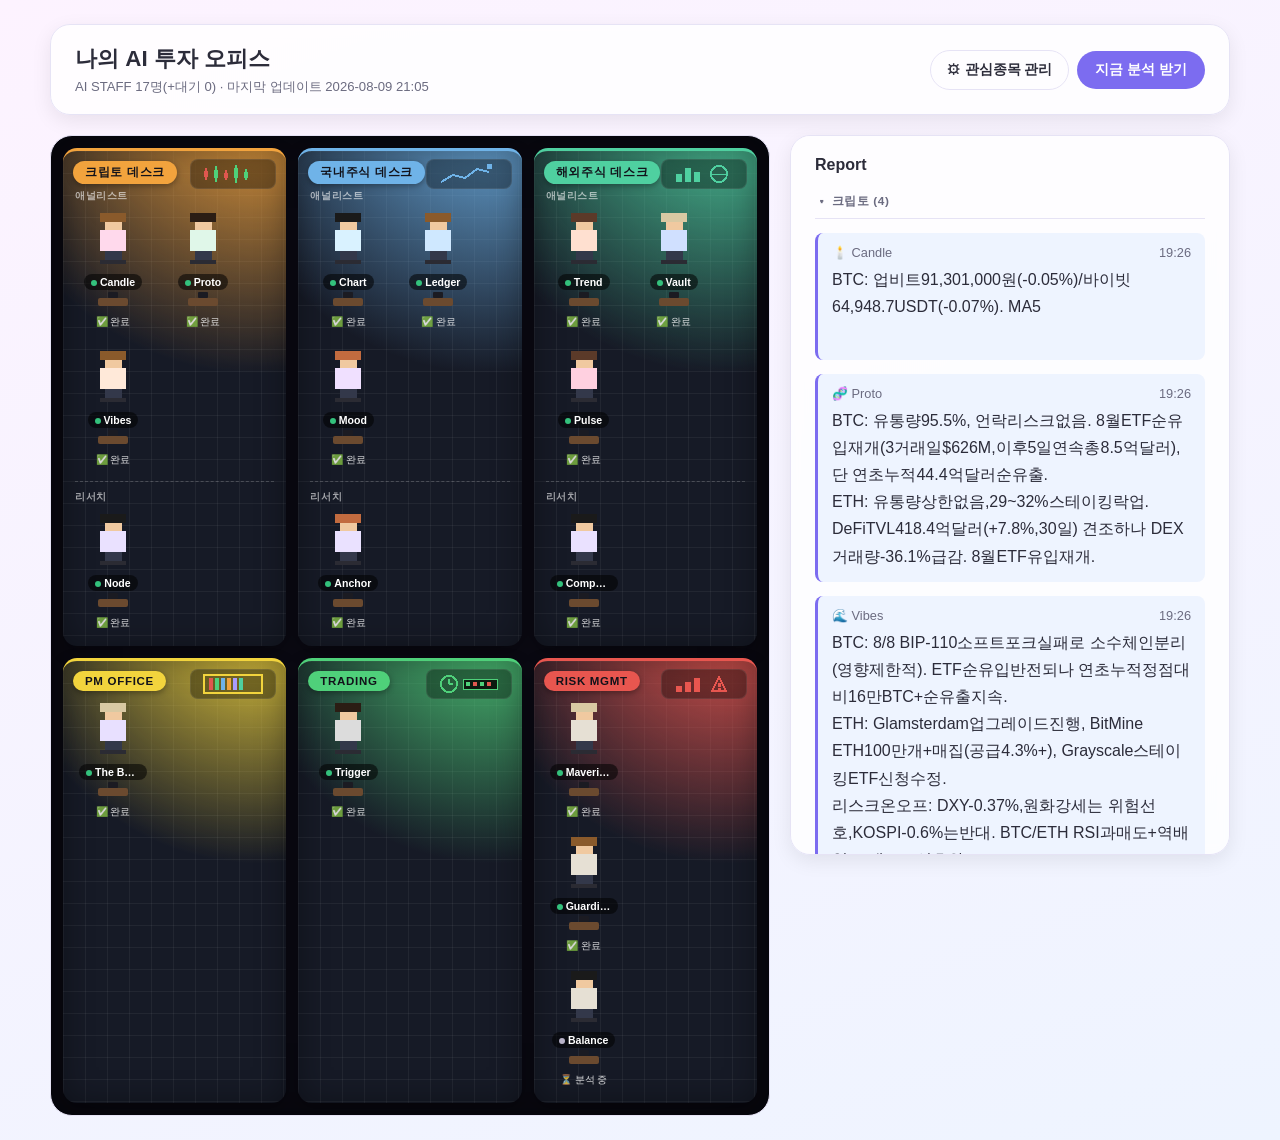
==== commit 45814298: "fix: Report를 다시 사이드바로 되돌리되 320px→440px로 확장 전체폭 단일컬럼은 스크롤이 너무 길어져 오히려 보기 힘들다는 피드백 반영. 글자크기/줄간격 확대는 유지" ====
--- a/office/index.html
+++ b/office/index.html
@@ -80,7 +80,8 @@
   }
   .run-now-btn:disabled { opacity: 0.6; cursor: default; }
 
-  .layout { display: grid; grid-template-columns: 1fr; gap: 20px; align-items: start; }
+  .layout { display: grid; grid-template-columns: 1fr 440px; gap: 20px; align-items: start; }
+  @media (max-width: 960px) { .layout { grid-template-columns: 1fr; } }
 
   /* ---- 오피스 타일맵 (부서 구역): 3개 자산군 부서(크립토/국내주식/해외주식) + PM/TRADING/RISK ----
      모든 존은 같은 어두운 베이스를 공유하고, 부서마다 --zone-accent 색만 달라진다(상단 바/라벨/장식/은은한 글로우).
@@ -208,7 +209,7 @@
 
   aside.console {
     border-radius: 20px; border: 1px solid var(--border); background: var(--panel-bg);
-    padding: 20px 24px; backdrop-filter: blur(6px);
+    padding: 20px 24px; max-height: 720px; overflow-y: auto; backdrop-filter: blur(6px);
     box-shadow: 0 6px 20px rgba(0,0,0,0.08);
   }
   aside.console h2 { margin: 0 0 12px; font-size: 1rem; }
@@ -340,7 +341,7 @@
 </div>
 
 <script>
-  window.__OFFICE_DATA__ = {"title": "나의 AI 투자 오피스", "generatedAt": "2026-08-09 21:02", "employees": [{"id": "candle", "name": "Candle", "role": "암호화폐 기술적 분석", "emoji": "🕯️", "color": "#ffd9ec", "team": "크립토", "subteam": "ANALYSTS", "status": "done", "statusText": "리포트 작성 완료", "fullText": "BTC: 업비트91,301,000원(-0.05%)/바이빗64,948.7USDT(-0.07%). MA5<MA20<MA60 역배열. MA20대비-1.39%,MA60대비-2.83%이격. RSI14 26.82(과매도). 8월계절적약세, Fed완화기대축소, ETF주간유입 7월고점대비83%감소와 맞물려 박스권.\nETH: 업비트2,702,000원(+0.3%)/바이빗1,922.28USDT(+0.1%). MA5<MA20>MA60 전환기. MA20대비-0.92%,MA60대비+2.17%. RSI14 32.04(과매도근접)."}, {"id": "proto", "name": "Proto", "role": "암호화폐 펀더멘털", "emoji": "🧬", "color": "#e0f7e9", "team": "크립토", "subteam": "ANALYSTS", "status": "done", "statusText": "리포트 작성 완료", "fullText": "BTC: 유통량95.5%, 언락리스크없음. 8월ETF순유입재개(3거래일$626M,이후5일연속총8.5억달러), 단 연초누적44.4억달러순유출.\nETH: 유통량상한없음,29~32%스테이킹락업. DeFiTVL418.4억달러(+7.8%,30일) 견조하나 DEX거래량-36.1%급감. 8월ETF유입재개."}, {"id": "vibes", "name": "Vibes", "role": "암호화폐 뉴스·심리", "emoji": "🌊", "color": "#ffe9d9", "team": "크립토", "subteam": "ANALYSTS", "status": "done", "statusText": "리포트 작성 완료", "fullText": "BTC: 8/8 BIP-110소프트포크실패로 소수체인분리(영향제한적). ETF순유입반전되나 연초누적정점대비16만BTC+순유출지속.\nETH: Glamsterdam업그레이드진행, BitMine ETH100만개+매집(공급4.3%+), Grayscale스테이킹ETF신청수정.\n리스크온오프: DXY-0.37%,원화강세는 위험선호,KOSPI-0.6%는반대. BTC/ETH RSI과매도+역배열로 매크로신호와 크립토자체모멘텀 괴리."}, {"id": "node", "name": "Node", "role": "크립토 리서치 종합", "emoji": "🧑‍🔬", "color": "#eae1ff", "team": "크립토", "subteam": "RESEARCH", "status": "done", "statusText": "리포트 작성 완료", "fullText": "BTC: 약세쪽근거가 더견고(확정된하락추세 vs 검증중인초기반전조짐). 비대칭 약세쪽소폭우위. 지켜볼점: ETF연속유입으로 연초누적갭좁혀지는지, MA5의MA20상향돌파여부.\nETH: 강세쪽근거품질·개수우위(이벤트+매크로+온체인 세갈래fact교차: BitMine매집,Glamsterdam,ETF유입,TVL+7.8%,매도압력낮음). 단 DEX거래량급감은 구조적경고음."}, {"id": "chart", "name": "Chart", "role": "국내주식 기술적 분석", "emoji": "📈", "color": "#d9f2ff", "team": "국내주식", "subteam": "ANALYSTS", "status": "done", "statusText": "리포트 작성 완료", "fullText": "삼성전자: 231,000원(+0.22%). 역배열,MA20대비-6.84%이격. RSI46.73(중립).\nSK하이닉스: 1,422,000원(-4.88%). 역배열,MA20대비-17.58%큰이격. 5일신저가,2일연속급락. RSI40.35. 메모리업사이클둔화우려로 아시아메모리주동반급락."}, {"id": "ledger", "name": "Ledger", "role": "국내주식 펀더멘털", "emoji": "📒", "color": "#cfe8ff", "team": "국내주식", "subteam": "ANALYSTS", "status": "done", "statusText": "리포트 작성 완료", "fullText": "삼성전자: PER18.67배/PBR3.21배(중간). 2Q매출171.5조/영업이익89.5조 역대최대.\nSK하이닉스: PER13.74배(저)/PBR6.13배(높음). 영업이익률76%,추정ROE약96%. 저평가라기보다 고수익성국면반영. 밸류에이션-가격모멘텀괴리유의."}, {"id": "mood", "name": "Mood", "role": "국내주식 뉴스·심리", "emoji": "🌙", "color": "#f0e0ff", "team": "국내주식", "subteam": "ANALYSTS", "status": "done", "statusText": "리포트 작성 완료", "fullText": "SK하이닉스: 이틀연속급락. HBM생산확대속도조절+엔비디아루빈생산량하향 겹치며 AI반도체수요둔화루머(미확인,논란단계). 실적컨센서스는 악화안됨.\n구조적리스크: 4대반도체관련종목 코스피시총비중60%육박.\n수급: 외국인8,633억순매도(반도체집중), 기관5,790억순매수.\n리스크온오프: 코스피-0.6%(리스크오프) vs 원화강세(리스크온) 혼조, 결론 리스크오프에가까운혼조."}, {"id": "anchor", "name": "Anchor", "role": "국내주식 리서치 종합", "emoji": "⚓", "color": "#eae1ff", "team": "국내주식", "subteam": "RESEARCH", "status": "done", "statusText": "리포트 작성 완료", "fullText": "삼성전자: 약세쪽으로약간기움. 하방(가격모멘텀+수급+지수구조)이 상방(펀더멘털견조)보다 다각적.\nSK하이닉스: 하방이명확히우위. 실적은견고하나가격이크게괴리, 애널리스트3명모두하방방향에서공통지적. 단루머가 미확인이라 일방적추세단정은이름."}, {"id": "trend", "name": "Trend", "role": "해외주식 기술적 분석", "emoji": "📊", "color": "#ffe0d0", "team": "해외주식", "subteam": "ANALYSTS", "status": "done", "statusText": "리포트 작성 완료", "fullText": "AAPL: 313.33달러(+0.29%). 전환기/혼조,MA20대비-3.12%할인. RSI40.82(중립~약세), 경미한다이버전스소지.\nNVDA: 223.96달러(+2.27%). 전환기/혼조,MA20대비+8.29%단기과열신호. RSI65.61(과매수근접)."}, {"id": "vault", "name": "Vault", "role": "해외주식 펀더멘털", "emoji": "🏦", "color": "#d0e0ff", "team": "해외주식", "subteam": "ANALYSTS", "status": "done", "statusText": "리포트 작성 완료", "fullText": "AAPL: PER35.97배/PBR42.57배(고). 미10년물금리소폭상승으로밸류에이션부담. 52주고점대비-9.1%. 7/30실적 매출+16%YoY, 서비스매출하회+마진가이던스우려로-6.65%급락후안정화.\nNVDA: PER34.24배(3년평균대비낮은편)/PBR27.75배. 52주고점대비-5.3%(신고가근접). 8/26실적예정."}, {"id": "pulse", "name": "Pulse", "role": "해외주식 뉴스·심리", "emoji": "💓", "color": "#ffd0e0", "team": "해외주식", "subteam": "ANALYSTS", "status": "done", "statusText": "리포트 작성 완료", "fullText": "AAPL: EPS2.02(컨센2.09하회, 실제로는미스), 서비스매출부진+마진가이던스우려로급락. 8/10배당락예정.\nNVDA: 7월말반도체섹터1조달러+셀오프후AI수요기대로반등. AI인프라2500억달러파이낸싱딜재무노출우려(미확인루머). 8/26실적핵심바이너리이벤트.\n리스크온오프: S&P500+0.62%(사상최고),US10Y-0.21%,DXY-0.37% 3지표모두리스크온일치. 배경: 7월고용예상외감소로 긴축유보기대.\n군중심리결론: 표면적리스크온+잠재적과열경계공존. 7월말셀오프가1~2주만에완전히되돌려짐,8/26실적바이너리이벤트앞두고낙관선반영."}, {"id": "compass", "name": "Compass", "role": "해외주식 리서치 종합", "emoji": "🧭", "color": "#eae1ff", "team": "해외주식", "subteam": "RESEARCH", "status": "done", "statusText": "리포트 작성 완료", "fullText": "AAPL: 약세쪽비대칭. 약세근거(실적급락+20일선아래+고밸류+배당락)는 3명모두겹치는fact, 강세는 저가매력정도의해석위주.\nNVDA: 강세/약세 근거품질 팽팽, 판단근거부족에가까움. 무게중심이 8/26실적발표일로쏠림. 이벤트리스크관리구간으로판단."}, {"id": "trigger", "name": "Trigger", "role": "매매 시그널 생성 (Execution Specialist)", "emoji": "🎯", "color": "#dcdcdc", "team": "TRADING", "subteam": null, "status": "done", "statusText": "리포트 작성 완료", "fullText": "BTC: 관망, 포지션0%. MA5<MA20<MA60 역배열로 하방 목표가(지지선) 산출 불가해 손익비 계산 불가.\nETH: 매수. 진입가2,702,000원/목표가2,727,000원(MA20)/손절가2,699,200원(MA5)/포지션3%/손익비≈8.9. DEX거래량-36.1%급감을 반영해 포지션을 5%가 아닌 3%로 산정."}, {"id": "maverick", "name": "Maverick", "role": "공격적 리스크 검토 (Aggressive Risk)", "emoji": "🦉", "color": "#e6e0d4", "team": "RISK MGMT", "subteam": null, "status": "done", "statusText": "리포트 작성 완료", "fullText": "ETH 포지션5% 상향 주장(강세 비대칭 논거 반영). BTC는 관망에 이견없음."}, {"id": "guardian", "name": "Guardian", "role": "보수적 리스크 검토 (Conservative Risk)", "emoji": "🛡️", "color": "#e6e0d4", "team": "RISK MGMT", "subteam": null, "status": "done", "statusText": "리포트 작성 완료", "fullText": "ETH 손절거리 타이트, 휘핑위험 우려로 포지션 확대에 신중 견해. BTC는 관망에 이견없음."}, {"id": "balance", "name": "Balance", "role": "중립 리스크 검토 (Neutral Risk)", "emoji": "⚖️", "color": "#e6e0d4", "team": "RISK MGMT", "subteam": null, "status": "pending", "statusText": "대기 중", "fullText": "아직 작성된 분석이 없습니다."}, {"id": "chief-strategist", "name": "The Boss", "role": "종합 리포트 작성 (포트폴리오 매니저)", "emoji": "🧑‍💼", "color": "#e8e0ff", "team": "PM", "subteam": null, "status": "done", "statusText": "리포트 작성 완료", "fullText": "매크로는 달러인덱스(-0.37%)·미국10년물(-0.21%) 동반 하락과 원화강세(-0.46%)로 표면적 리스크온 신호를 보였으나, 코스피(-0.6%)와 S&P500(+0.62%)이 반대 방향으로 움직이는 디커플링이 뚜렷했다. 크립토 데스크는 BTC(약세 우위)와 ETH(강세 우위)로 자산 내에서도 온도차가 컸고, 실제 매매시그널은 ETH 소액 매수(포지션3%)·BTC 관망으로 정리됐다. 국내주식은 SK하이닉스가 이틀연속 급락하며 하방 우위가 명확했고 삼성전자는 그 여파로 약세 쪽에 소폭 기울었다. 해외주식은 AAPL이 실적 급락+고밸류+배당락 겹침으로 약세 비대칭인 반면, NVDA는 8/26 실적을 앞두고 강약 근거가 팽팽해 이벤트리스크 관리 구간으로 판단됐다.\n\n- **지수 디커플링(공통 관찰)**: 코스피(-0.6%)와 S&P500(+0.62%)이 반대로 움직였고, 원화강세(-0.46%)·DXY하락(-0.37%)이라는 표면적 리스크온 신호에도 크립토(BTC RSI과매도+역배열)와 국내주식(외국인 반도체 순매도, 코스피 리스크오프) 양쪽에서 매크로 신호와 자산 자체 모멘텀이 어긋나는 괴리가 동시에 나타났다.\n- **반도체 밸류체인 공통 이슈**: SK하이닉스 급락(-4.88%, 2일연속)이 AI반도체 수요둔화 루머(미확인)와 겹치며 코스피 4대반도체 시총비중 60%육박이라는 구조적 리스크로 확대될 소지가 있고, 삼성전자 약세 쏠림도 이 여파를 받는 개별 데스크 고유 이슈로 구분된다.\n- 크립토: BTC RSI14 26.82 과매도+역배열 지속, ETF 연초누적 순유출(44.4억달러) 미해소, ETH는 DEX거래량 -36.1% 구조적 경고음.\n- 국내주식: SK하이닉스 MA20대비-17.58% 큰 이격+5일신저가, 밸류에이션(저PER)과 가격모멘텀(급락) 간 괴리, HBM/루빈 루머의 미확인 상태.\n- 해외주식: AAPL 서비스매출 부진+마진가이던스 우려+8/10 배당락, NVDA MA20대비+8.29% 단기과열+RSI65.61 과매수근접, 양사 공통으로 미국10년물 금리 소폭상승에 따른 고PER 밸류에이션 부담(Vault 지적)과 8/26 NVDA 실적 바이너리 이벤트 대기.\n\n- **크립토**: Node가 짚은 대로 BTC는 ETF 연속유입이 연초누적 순유출 갭을 얼마나 좁히는지, MA5의 MA20 상향돌파 여부가 관찰 포인트다. ETH는 강세 비대칭 구도의 핵심 축인 BitMine 등 기관 매집·스테이킹 흐름이 지속되는지, DEX거래량 급감이라는 구조적 경고음이 완화되는지 지켜볼 필요가 있다.\n- **국내주식**: Anchor가 지적한 대로 SK하이닉스의 HBM/루빈 생산량 조정 루머가 확인·해소되는 방향을 지켜볼 필요가 있고, 삼성전자는 견조한 펀더멘털과 수급·모멘텀 약세가 언제 어느 쪽으로 정리되는지가 관찰 포인트다.\n- **해외주식**: Compass가 제시한 AAPL의 실적급락+고밸류+배당락 겹침이 추가 하방으로 이어지는지, NVDA는 8/26 실적이 팽팽한 강약 균형을 어느 쪽으로 기울이는 스윙팩터가 될지 관찰이 필요하다."}], "consoleFeed": [{"category": "크립토", "items": [{"team": "크립토", "name": "Candle", "emoji": "🕯️", "time": "19:26", "text": "BTC: 업비트91,301,000원(-0.05%)/바이빗64,948.7USDT(-0.07%). MA5<MA20<MA60 역배열. MA20대비-1.39%,MA60대비-2.83%이격. RSI14 26.82(과매도). 8월계절적약세, Fed완화기대축소, ETF주간유입 7월고점대비83%감소와 맞물려 박스권.\nETH: 업비트2,702,000원(+0.3%)/바이빗1,922.28USDT(+0.1%). M…"}, {"team": "크립토", "name": "Proto", "emoji": "🧬", "time": "19:26", "text": "BTC: 유통량95.5%, 언락리스크없음. 8월ETF순유입재개(3거래일$626M,이후5일연속총8.5억달러), 단 연초누적44.4억달러순유출.\nETH: 유통량상한없음,29~32%스테이킹락업. DeFiTVL418.4억달러(+7.8%,30일) 견조하나 DEX거래량-36.1%급감. 8월ETF유입재개."}, {"team": "크립토", "name": "Vibes", "emoji": "🌊", "time": "19:26", "text": "BTC: 8/8 BIP-110소프트포크실패로 소수체인분리(영향제한적). ETF순유입반전되나 연초누적정점대비16만BTC+순유출지속.\nETH: Glamsterdam업그레이드진행, BitMine ETH100만개+매집(공급4.3%+), Grayscale스테이킹ETF신청수정.\n리스크온오프: DXY-0.37%,원화강세는 위험선호,KOSPI-0.6%는반대. BTC/ETH RSI과매도+역배열로 매크로신호와…"}, {"team": "크립토", "name": "Node", "emoji": "🧑‍🔬", "time": "19:26", "text": "BTC: 약세쪽근거가 더견고(확정된하락추세 vs 검증중인초기반전조짐). 비대칭 약세쪽소폭우위. 지켜볼점: ETF연속유입으로 연초누적갭좁혀지는지, MA5의MA20상향돌파여부.\nETH: 강세쪽근거품질·개수우위(이벤트+매크로+온체인 세갈래fact교차: BitMine매집,Glamsterdam,ETF유입,TVL+7.8%,매도압력낮음). 단 DEX거래량급감은 구조적경고음."}]}, {"category": "국내주식", "items": [{"team": "국내주식", "name": "Chart", "emoji": "📈", "time": "19:26", "text": "삼성전자: 231,000원(+0.22%). 역배열,MA20대비-6.84%이격. RSI46.73(중립).\nSK하이닉스: 1,422,000원(-4.88%). 역배열,MA20대비-17.58%큰이격. 5일신저가,2일연속급락. RSI40.35. 메모리업사이클둔화우려로 아시아메모리주동반급락."}, {"team": "국내주식", "name": "Ledger", "emoji": "📒", "time": "19:26", "text": "삼성전자: PER18.67배/PBR3.21배(중간). 2Q매출171.5조/영업이익89.5조 역대최대.\nSK하이닉스: PER13.74배(저)/PBR6.13배(높음). 영업이익률76%,추정ROE약96%. 저평가라기보다 고수익성국면반영. 밸류에이션-가격모멘텀괴리유의."}, {"team": "국내주식", "name": "Mood", "emoji": "🌙", "time": "19:26", "text": "SK하이닉스: 이틀연속급락. HBM생산확대속도조절+엔비디아루빈생산량하향 겹치며 AI반도체수요둔화루머(미확인,논란단계). 실적컨센서스는 악화안됨.\n구조적리스크: 4대반도체관련종목 코스피시총비중60%육박.\n수급: 외국인8,633억순매도(반도체집중), 기관5,790억순매수.\n리스크온오프: 코스피-0.6%(리스크오프) vs 원화강세(리스크온) 혼조, 결론 리스크오프에가까운혼조."}, {"team": "국내주식", "name": "Anchor", "emoji": "⚓", "time": "19:26", "text": "삼성전자: 약세쪽으로약간기움. 하방(가격모멘텀+수급+지수구조)이 상방(펀더멘털견조)보다 다각적.\nSK하이닉스: 하방이명확히우위. 실적은견고하나가격이크게괴리, 애널리스트3명모두하방방향에서공통지적. 단루머가 미확인이라 일방적추세단정은이름."}]}, {"category": "해외주식", "items": [{"team": "해외주식", "name": "Trend", "emoji": "📊", "time": "19:26", "text": "AAPL: 313.33달러(+0.29%). 전환기/혼조,MA20대비-3.12%할인. RSI40.82(중립~약세), 경미한다이버전스소지.\nNVDA: 223.96달러(+2.27%). 전환기/혼조,MA20대비+8.29%단기과열신호. RSI65.61(과매수근접)."}, {"team": "해외주식", "name": "Vault", "emoji": "🏦", "time": "19:26", "text": "AAPL: PER35.97배/PBR42.57배(고). 미10년물금리소폭상승으로밸류에이션부담. 52주고점대비-9.1%. 7/30실적 매출+16%YoY, 서비스매출하회+마진가이던스우려로-6.65%급락후안정화.\nNVDA: PER34.24배(3년평균대비낮은편)/PBR27.75배. 52주고점대비-5.3%(신고가근접). 8/26실적예정."}, {"team": "해외주식", "name": "Pulse", "emoji": "💓", "time": "19:26", "text": "AAPL: EPS2.02(컨센2.09하회, 실제로는미스), 서비스매출부진+마진가이던스우려로급락. 8/10배당락예정.\nNVDA: 7월말반도체섹터1조달러+셀오프후AI수요기대로반등. AI인프라2500억달러파이낸싱딜재무노출우려(미확인루머). 8/26실적핵심바이너리이벤트.\n리스크온오프: S&P500+0.62%(사상최고),US10Y-0.21%,DXY-0.37% 3지표모두리스크온일치. 배경: 7월고용예상…"}, {"team": "해외주식", "name": "Compass", "emoji": "🧭", "time": "19:26", "text": "AAPL: 약세쪽비대칭. 약세근거(실적급락+20일선아래+고밸류+배당락)는 3명모두겹치는fact, 강세는 저가매력정도의해석위주.\nNVDA: 강세/약세 근거품질 팽팽, 판단근거부족에가까움. 무게중심이 8/26실적발표일로쏠림. 이벤트리스크관리구간으로판단."}]}, {"category": "PM", "items": [{"team": "PM", "name": "The Boss", "emoji": "🧑‍💼", "time": "19:26", "text": "매크로는 달러인덱스(-0.37%)·미국10년물(-0.21%) 동반 하락과 원화강세(-0.46%)로 표면적 리스크온 신호를 보였으나, 코스피(-0.6%)와 S&P500(+0.62%)이 반대 방향으로 움직이는 디커플링이 뚜렷했다. 크립토 데스크는 BTC(약세 우위)와 ETH(강세 우위)로 자산 내에서도 온도차가 컸고, 실제 매매시그널은 ETH 소액 매수(포지션3%)·BTC 관망으로 정리됐다. 국…"}]}, {"category": "TRADING", "items": [{"team": "TRADING", "name": "Trigger", "emoji": "🎯", "time": "19:26", "text": "BTC: 관망, 포지션0%. MA5<MA20<MA60 역배열로 하방 목표가(지지선) 산출 불가해 손익비 계산 불가.\nETH: 매수. 진입가2,702,000원/목표가2,727,000원(MA20)/손절가2,699,200원(MA5)/포지션3%/손익비≈8.9. DEX거래량-36.1%급감을 반영해 포지션을 5%가 아닌 3%로 산정."}]}, {"category": "RISK MGMT", "items": [{"team": "RISK MGMT", "name": "Maverick", "emoji": "🦉", "time": "19:26", "text": "ETH 포지션5% 상향 주장(강세 비대칭 논거 반영). BTC는 관망에 이견없음."}, {"team": "RISK MGMT", "name": "Guardian", "emoji": "🛡️", "time": "19:26", "text": "ETH 손절거리 타이트, 휘핑위험 우려로 포지션 확대에 신중 견해. BTC는 관망에 이견없음."}]}]};
+  window.__OFFICE_DATA__ = {"title": "나의 AI 투자 오피스", "generatedAt": "2026-08-09 21:05", "employees": [{"id": "candle", "name": "Candle", "role": "암호화폐 기술적 분석", "emoji": "🕯️", "color": "#ffd9ec", "team": "크립토", "subteam": "ANALYSTS", "status": "done", "statusText": "리포트 작성 완료", "fullText": "BTC: 업비트91,301,000원(-0.05%)/바이빗64,948.7USDT(-0.07%). MA5<MA20<MA60 역배열. MA20대비-1.39%,MA60대비-2.83%이격. RSI14 26.82(과매도). 8월계절적약세, Fed완화기대축소, ETF주간유입 7월고점대비83%감소와 맞물려 박스권.\nETH: 업비트2,702,000원(+0.3%)/바이빗1,922.28USDT(+0.1%). MA5<MA20>MA60 전환기. MA20대비-0.92%,MA60대비+2.17%. RSI14 32.04(과매도근접)."}, {"id": "proto", "name": "Proto", "role": "암호화폐 펀더멘털", "emoji": "🧬", "color": "#e0f7e9", "team": "크립토", "subteam": "ANALYSTS", "status": "done", "statusText": "리포트 작성 완료", "fullText": "BTC: 유통량95.5%, 언락리스크없음. 8월ETF순유입재개(3거래일$626M,이후5일연속총8.5억달러), 단 연초누적44.4억달러순유출.\nETH: 유통량상한없음,29~32%스테이킹락업. DeFiTVL418.4억달러(+7.8%,30일) 견조하나 DEX거래량-36.1%급감. 8월ETF유입재개."}, {"id": "vibes", "name": "Vibes", "role": "암호화폐 뉴스·심리", "emoji": "🌊", "color": "#ffe9d9", "team": "크립토", "subteam": "ANALYSTS", "status": "done", "statusText": "리포트 작성 완료", "fullText": "BTC: 8/8 BIP-110소프트포크실패로 소수체인분리(영향제한적). ETF순유입반전되나 연초누적정점대비16만BTC+순유출지속.\nETH: Glamsterdam업그레이드진행, BitMine ETH100만개+매집(공급4.3%+), Grayscale스테이킹ETF신청수정.\n리스크온오프: DXY-0.37%,원화강세는 위험선호,KOSPI-0.6%는반대. BTC/ETH RSI과매도+역배열로 매크로신호와 크립토자체모멘텀 괴리."}, {"id": "node", "name": "Node", "role": "크립토 리서치 종합", "emoji": "🧑‍🔬", "color": "#eae1ff", "team": "크립토", "subteam": "RESEARCH", "status": "done", "statusText": "리포트 작성 완료", "fullText": "BTC: 약세쪽근거가 더견고(확정된하락추세 vs 검증중인초기반전조짐). 비대칭 약세쪽소폭우위. 지켜볼점: ETF연속유입으로 연초누적갭좁혀지는지, MA5의MA20상향돌파여부.\nETH: 강세쪽근거품질·개수우위(이벤트+매크로+온체인 세갈래fact교차: BitMine매집,Glamsterdam,ETF유입,TVL+7.8%,매도압력낮음). 단 DEX거래량급감은 구조적경고음."}, {"id": "chart", "name": "Chart", "role": "국내주식 기술적 분석", "emoji": "📈", "color": "#d9f2ff", "team": "국내주식", "subteam": "ANALYSTS", "status": "done", "statusText": "리포트 작성 완료", "fullText": "삼성전자: 231,000원(+0.22%). 역배열,MA20대비-6.84%이격. RSI46.73(중립).\nSK하이닉스: 1,422,000원(-4.88%). 역배열,MA20대비-17.58%큰이격. 5일신저가,2일연속급락. RSI40.35. 메모리업사이클둔화우려로 아시아메모리주동반급락."}, {"id": "ledger", "name": "Ledger", "role": "국내주식 펀더멘털", "emoji": "📒", "color": "#cfe8ff", "team": "국내주식", "subteam": "ANALYSTS", "status": "done", "statusText": "리포트 작성 완료", "fullText": "삼성전자: PER18.67배/PBR3.21배(중간). 2Q매출171.5조/영업이익89.5조 역대최대.\nSK하이닉스: PER13.74배(저)/PBR6.13배(높음). 영업이익률76%,추정ROE약96%. 저평가라기보다 고수익성국면반영. 밸류에이션-가격모멘텀괴리유의."}, {"id": "mood", "name": "Mood", "role": "국내주식 뉴스·심리", "emoji": "🌙", "color": "#f0e0ff", "team": "국내주식", "subteam": "ANALYSTS", "status": "done", "statusText": "리포트 작성 완료", "fullText": "SK하이닉스: 이틀연속급락. HBM생산확대속도조절+엔비디아루빈생산량하향 겹치며 AI반도체수요둔화루머(미확인,논란단계). 실적컨센서스는 악화안됨.\n구조적리스크: 4대반도체관련종목 코스피시총비중60%육박.\n수급: 외국인8,633억순매도(반도체집중), 기관5,790억순매수.\n리스크온오프: 코스피-0.6%(리스크오프) vs 원화강세(리스크온) 혼조, 결론 리스크오프에가까운혼조."}, {"id": "anchor", "name": "Anchor", "role": "국내주식 리서치 종합", "emoji": "⚓", "color": "#eae1ff", "team": "국내주식", "subteam": "RESEARCH", "status": "done", "statusText": "리포트 작성 완료", "fullText": "삼성전자: 약세쪽으로약간기움. 하방(가격모멘텀+수급+지수구조)이 상방(펀더멘털견조)보다 다각적.\nSK하이닉스: 하방이명확히우위. 실적은견고하나가격이크게괴리, 애널리스트3명모두하방방향에서공통지적. 단루머가 미확인이라 일방적추세단정은이름."}, {"id": "trend", "name": "Trend", "role": "해외주식 기술적 분석", "emoji": "📊", "color": "#ffe0d0", "team": "해외주식", "subteam": "ANALYSTS", "status": "done", "statusText": "리포트 작성 완료", "fullText": "AAPL: 313.33달러(+0.29%). 전환기/혼조,MA20대비-3.12%할인. RSI40.82(중립~약세), 경미한다이버전스소지.\nNVDA: 223.96달러(+2.27%). 전환기/혼조,MA20대비+8.29%단기과열신호. RSI65.61(과매수근접)."}, {"id": "vault", "name": "Vault", "role": "해외주식 펀더멘털", "emoji": "🏦", "color": "#d0e0ff", "team": "해외주식", "subteam": "ANALYSTS", "status": "done", "statusText": "리포트 작성 완료", "fullText": "AAPL: PER35.97배/PBR42.57배(고). 미10년물금리소폭상승으로밸류에이션부담. 52주고점대비-9.1%. 7/30실적 매출+16%YoY, 서비스매출하회+마진가이던스우려로-6.65%급락후안정화.\nNVDA: PER34.24배(3년평균대비낮은편)/PBR27.75배. 52주고점대비-5.3%(신고가근접). 8/26실적예정."}, {"id": "pulse", "name": "Pulse", "role": "해외주식 뉴스·심리", "emoji": "💓", "color": "#ffd0e0", "team": "해외주식", "subteam": "ANALYSTS", "status": "done", "statusText": "리포트 작성 완료", "fullText": "AAPL: EPS2.02(컨센2.09하회, 실제로는미스), 서비스매출부진+마진가이던스우려로급락. 8/10배당락예정.\nNVDA: 7월말반도체섹터1조달러+셀오프후AI수요기대로반등. AI인프라2500억달러파이낸싱딜재무노출우려(미확인루머). 8/26실적핵심바이너리이벤트.\n리스크온오프: S&P500+0.62%(사상최고),US10Y-0.21%,DXY-0.37% 3지표모두리스크온일치. 배경: 7월고용예상외감소로 긴축유보기대.\n군중심리결론: 표면적리스크온+잠재적과열경계공존. 7월말셀오프가1~2주만에완전히되돌려짐,8/26실적바이너리이벤트앞두고낙관선반영."}, {"id": "compass", "name": "Compass", "role": "해외주식 리서치 종합", "emoji": "🧭", "color": "#eae1ff", "team": "해외주식", "subteam": "RESEARCH", "status": "done", "statusText": "리포트 작성 완료", "fullText": "AAPL: 약세쪽비대칭. 약세근거(실적급락+20일선아래+고밸류+배당락)는 3명모두겹치는fact, 강세는 저가매력정도의해석위주.\nNVDA: 강세/약세 근거품질 팽팽, 판단근거부족에가까움. 무게중심이 8/26실적발표일로쏠림. 이벤트리스크관리구간으로판단."}, {"id": "trigger", "name": "Trigger", "role": "매매 시그널 생성 (Execution Specialist)", "emoji": "🎯", "color": "#dcdcdc", "team": "TRADING", "subteam": null, "status": "done", "statusText": "리포트 작성 완료", "fullText": "BTC: 관망, 포지션0%. MA5<MA20<MA60 역배열로 하방 목표가(지지선) 산출 불가해 손익비 계산 불가.\nETH: 매수. 진입가2,702,000원/목표가2,727,000원(MA20)/손절가2,699,200원(MA5)/포지션3%/손익비≈8.9. DEX거래량-36.1%급감을 반영해 포지션을 5%가 아닌 3%로 산정."}, {"id": "maverick", "name": "Maverick", "role": "공격적 리스크 검토 (Aggressive Risk)", "emoji": "🦉", "color": "#e6e0d4", "team": "RISK MGMT", "subteam": null, "status": "done", "statusText": "리포트 작성 완료", "fullText": "ETH 포지션5% 상향 주장(강세 비대칭 논거 반영). BTC는 관망에 이견없음."}, {"id": "guardian", "name": "Guardian", "role": "보수적 리스크 검토 (Conservative Risk)", "emoji": "🛡️", "color": "#e6e0d4", "team": "RISK MGMT", "subteam": null, "status": "done", "statusText": "리포트 작성 완료", "fullText": "ETH 손절거리 타이트, 휘핑위험 우려로 포지션 확대에 신중 견해. BTC는 관망에 이견없음."}, {"id": "balance", "name": "Balance", "role": "중립 리스크 검토 (Neutral Risk)", "emoji": "⚖️", "color": "#e6e0d4", "team": "RISK MGMT", "subteam": null, "status": "pending", "statusText": "대기 중", "fullText": "아직 작성된 분석이 없습니다."}, {"id": "chief-strategist", "name": "The Boss", "role": "종합 리포트 작성 (포트폴리오 매니저)", "emoji": "🧑‍💼", "color": "#e8e0ff", "team": "PM", "subteam": null, "status": "done", "statusText": "리포트 작성 완료", "fullText": "매크로는 달러인덱스(-0.37%)·미국10년물(-0.21%) 동반 하락과 원화강세(-0.46%)로 표면적 리스크온 신호를 보였으나, 코스피(-0.6%)와 S&P500(+0.62%)이 반대 방향으로 움직이는 디커플링이 뚜렷했다. 크립토 데스크는 BTC(약세 우위)와 ETH(강세 우위)로 자산 내에서도 온도차가 컸고, 실제 매매시그널은 ETH 소액 매수(포지션3%)·BTC 관망으로 정리됐다. 국내주식은 SK하이닉스가 이틀연속 급락하며 하방 우위가 명확했고 삼성전자는 그 여파로 약세 쪽에 소폭 기울었다. 해외주식은 AAPL이 실적 급락+고밸류+배당락 겹침으로 약세 비대칭인 반면, NVDA는 8/26 실적을 앞두고 강약 근거가 팽팽해 이벤트리스크 관리 구간으로 판단됐다.\n\n- **지수 디커플링(공통 관찰)**: 코스피(-0.6%)와 S&P500(+0.62%)이 반대로 움직였고, 원화강세(-0.46%)·DXY하락(-0.37%)이라는 표면적 리스크온 신호에도 크립토(BTC RSI과매도+역배열)와 국내주식(외국인 반도체 순매도, 코스피 리스크오프) 양쪽에서 매크로 신호와 자산 자체 모멘텀이 어긋나는 괴리가 동시에 나타났다.\n- **반도체 밸류체인 공통 이슈**: SK하이닉스 급락(-4.88%, 2일연속)이 AI반도체 수요둔화 루머(미확인)와 겹치며 코스피 4대반도체 시총비중 60%육박이라는 구조적 리스크로 확대될 소지가 있고, 삼성전자 약세 쏠림도 이 여파를 받는 개별 데스크 고유 이슈로 구분된다.\n- 크립토: BTC RSI14 26.82 과매도+역배열 지속, ETF 연초누적 순유출(44.4억달러) 미해소, ETH는 DEX거래량 -36.1% 구조적 경고음.\n- 국내주식: SK하이닉스 MA20대비-17.58% 큰 이격+5일신저가, 밸류에이션(저PER)과 가격모멘텀(급락) 간 괴리, HBM/루빈 루머의 미확인 상태.\n- 해외주식: AAPL 서비스매출 부진+마진가이던스 우려+8/10 배당락, NVDA MA20대비+8.29% 단기과열+RSI65.61 과매수근접, 양사 공통으로 미국10년물 금리 소폭상승에 따른 고PER 밸류에이션 부담(Vault 지적)과 8/26 NVDA 실적 바이너리 이벤트 대기.\n\n- **크립토**: Node가 짚은 대로 BTC는 ETF 연속유입이 연초누적 순유출 갭을 얼마나 좁히는지, MA5의 MA20 상향돌파 여부가 관찰 포인트다. ETH는 강세 비대칭 구도의 핵심 축인 BitMine 등 기관 매집·스테이킹 흐름이 지속되는지, DEX거래량 급감이라는 구조적 경고음이 완화되는지 지켜볼 필요가 있다.\n- **국내주식**: Anchor가 지적한 대로 SK하이닉스의 HBM/루빈 생산량 조정 루머가 확인·해소되는 방향을 지켜볼 필요가 있고, 삼성전자는 견조한 펀더멘털과 수급·모멘텀 약세가 언제 어느 쪽으로 정리되는지가 관찰 포인트다.\n- **해외주식**: Compass가 제시한 AAPL의 실적급락+고밸류+배당락 겹침이 추가 하방으로 이어지는지, NVDA는 8/26 실적이 팽팽한 강약 균형을 어느 쪽으로 기울이는 스윙팩터가 될지 관찰이 필요하다."}], "consoleFeed": [{"category": "크립토", "items": [{"team": "크립토", "name": "Candle", "emoji": "🕯️", "time": "19:26", "text": "BTC: 업비트91,301,000원(-0.05%)/바이빗64,948.7USDT(-0.07%). MA5<MA20<MA60 역배열. MA20대비-1.39%,MA60대비-2.83%이격. RSI14 26.82(과매도). 8월계절적약세, Fed완화기대축소, ETF주간유입 7월고점대비83%감소와 맞물려 박스권.\nETH: 업비트2,702,000원(+0.3%)/바이빗1,922.28USDT(+0.1%). M…"}, {"team": "크립토", "name": "Proto", "emoji": "🧬", "time": "19:26", "text": "BTC: 유통량95.5%, 언락리스크없음. 8월ETF순유입재개(3거래일$626M,이후5일연속총8.5억달러), 단 연초누적44.4억달러순유출.\nETH: 유통량상한없음,29~32%스테이킹락업. DeFiTVL418.4억달러(+7.8%,30일) 견조하나 DEX거래량-36.1%급감. 8월ETF유입재개."}, {"team": "크립토", "name": "Vibes", "emoji": "🌊", "time": "19:26", "text": "BTC: 8/8 BIP-110소프트포크실패로 소수체인분리(영향제한적). ETF순유입반전되나 연초누적정점대비16만BTC+순유출지속.\nETH: Glamsterdam업그레이드진행, BitMine ETH100만개+매집(공급4.3%+), Grayscale스테이킹ETF신청수정.\n리스크온오프: DXY-0.37%,원화강세는 위험선호,KOSPI-0.6%는반대. BTC/ETH RSI과매도+역배열로 매크로신호와…"}, {"team": "크립토", "name": "Node", "emoji": "🧑‍🔬", "time": "19:26", "text": "BTC: 약세쪽근거가 더견고(확정된하락추세 vs 검증중인초기반전조짐). 비대칭 약세쪽소폭우위. 지켜볼점: ETF연속유입으로 연초누적갭좁혀지는지, MA5의MA20상향돌파여부.\nETH: 강세쪽근거품질·개수우위(이벤트+매크로+온체인 세갈래fact교차: BitMine매집,Glamsterdam,ETF유입,TVL+7.8%,매도압력낮음). 단 DEX거래량급감은 구조적경고음."}]}, {"category": "국내주식", "items": [{"team": "국내주식", "name": "Chart", "emoji": "📈", "time": "19:26", "text": "삼성전자: 231,000원(+0.22%). 역배열,MA20대비-6.84%이격. RSI46.73(중립).\nSK하이닉스: 1,422,000원(-4.88%). 역배열,MA20대비-17.58%큰이격. 5일신저가,2일연속급락. RSI40.35. 메모리업사이클둔화우려로 아시아메모리주동반급락."}, {"team": "국내주식", "name": "Ledger", "emoji": "📒", "time": "19:26", "text": "삼성전자: PER18.67배/PBR3.21배(중간). 2Q매출171.5조/영업이익89.5조 역대최대.\nSK하이닉스: PER13.74배(저)/PBR6.13배(높음). 영업이익률76%,추정ROE약96%. 저평가라기보다 고수익성국면반영. 밸류에이션-가격모멘텀괴리유의."}, {"team": "국내주식", "name": "Mood", "emoji": "🌙", "time": "19:26", "text": "SK하이닉스: 이틀연속급락. HBM생산확대속도조절+엔비디아루빈생산량하향 겹치며 AI반도체수요둔화루머(미확인,논란단계). 실적컨센서스는 악화안됨.\n구조적리스크: 4대반도체관련종목 코스피시총비중60%육박.\n수급: 외국인8,633억순매도(반도체집중), 기관5,790억순매수.\n리스크온오프: 코스피-0.6%(리스크오프) vs 원화강세(리스크온) 혼조, 결론 리스크오프에가까운혼조."}, {"team": "국내주식", "name": "Anchor", "emoji": "⚓", "time": "19:26", "text": "삼성전자: 약세쪽으로약간기움. 하방(가격모멘텀+수급+지수구조)이 상방(펀더멘털견조)보다 다각적.\nSK하이닉스: 하방이명확히우위. 실적은견고하나가격이크게괴리, 애널리스트3명모두하방방향에서공통지적. 단루머가 미확인이라 일방적추세단정은이름."}]}, {"category": "해외주식", "items": [{"team": "해외주식", "name": "Trend", "emoji": "📊", "time": "19:26", "text": "AAPL: 313.33달러(+0.29%). 전환기/혼조,MA20대비-3.12%할인. RSI40.82(중립~약세), 경미한다이버전스소지.\nNVDA: 223.96달러(+2.27%). 전환기/혼조,MA20대비+8.29%단기과열신호. RSI65.61(과매수근접)."}, {"team": "해외주식", "name": "Vault", "emoji": "🏦", "time": "19:26", "text": "AAPL: PER35.97배/PBR42.57배(고). 미10년물금리소폭상승으로밸류에이션부담. 52주고점대비-9.1%. 7/30실적 매출+16%YoY, 서비스매출하회+마진가이던스우려로-6.65%급락후안정화.\nNVDA: PER34.24배(3년평균대비낮은편)/PBR27.75배. 52주고점대비-5.3%(신고가근접). 8/26실적예정."}, {"team": "해외주식", "name": "Pulse", "emoji": "💓", "time": "19:26", "text": "AAPL: EPS2.02(컨센2.09하회, 실제로는미스), 서비스매출부진+마진가이던스우려로급락. 8/10배당락예정.\nNVDA: 7월말반도체섹터1조달러+셀오프후AI수요기대로반등. AI인프라2500억달러파이낸싱딜재무노출우려(미확인루머). 8/26실적핵심바이너리이벤트.\n리스크온오프: S&P500+0.62%(사상최고),US10Y-0.21%,DXY-0.37% 3지표모두리스크온일치. 배경: 7월고용예상…"}, {"team": "해외주식", "name": "Compass", "emoji": "🧭", "time": "19:26", "text": "AAPL: 약세쪽비대칭. 약세근거(실적급락+20일선아래+고밸류+배당락)는 3명모두겹치는fact, 강세는 저가매력정도의해석위주.\nNVDA: 강세/약세 근거품질 팽팽, 판단근거부족에가까움. 무게중심이 8/26실적발표일로쏠림. 이벤트리스크관리구간으로판단."}]}, {"category": "PM", "items": [{"team": "PM", "name": "The Boss", "emoji": "🧑‍💼", "time": "19:26", "text": "매크로는 달러인덱스(-0.37%)·미국10년물(-0.21%) 동반 하락과 원화강세(-0.46%)로 표면적 리스크온 신호를 보였으나, 코스피(-0.6%)와 S&P500(+0.62%)이 반대 방향으로 움직이는 디커플링이 뚜렷했다. 크립토 데스크는 BTC(약세 우위)와 ETH(강세 우위)로 자산 내에서도 온도차가 컸고, 실제 매매시그널은 ETH 소액 매수(포지션3%)·BTC 관망으로 정리됐다. 국…"}]}, {"category": "TRADING", "items": [{"team": "TRADING", "name": "Trigger", "emoji": "🎯", "time": "19:26", "text": "BTC: 관망, 포지션0%. MA5<MA20<MA60 역배열로 하방 목표가(지지선) 산출 불가해 손익비 계산 불가.\nETH: 매수. 진입가2,702,000원/목표가2,727,000원(MA20)/손절가2,699,200원(MA5)/포지션3%/손익비≈8.9. DEX거래량-36.1%급감을 반영해 포지션을 5%가 아닌 3%로 산정."}]}, {"category": "RISK MGMT", "items": [{"team": "RISK MGMT", "name": "Maverick", "emoji": "🦉", "time": "19:26", "text": "ETH 포지션5% 상향 주장(강세 비대칭 논거 반영). BTC는 관망에 이견없음."}, {"team": "RISK MGMT", "name": "Guardian", "emoji": "🛡️", "time": "19:26", "text": "ETH 손절거리 타이트, 휘핑위험 우려로 포지션 확대에 신중 견해. BTC는 관망에 이견없음."}]}]};
 
   const mapEl = document.getElementById('office-map');
   const feedEl = document.getElementById('feed');
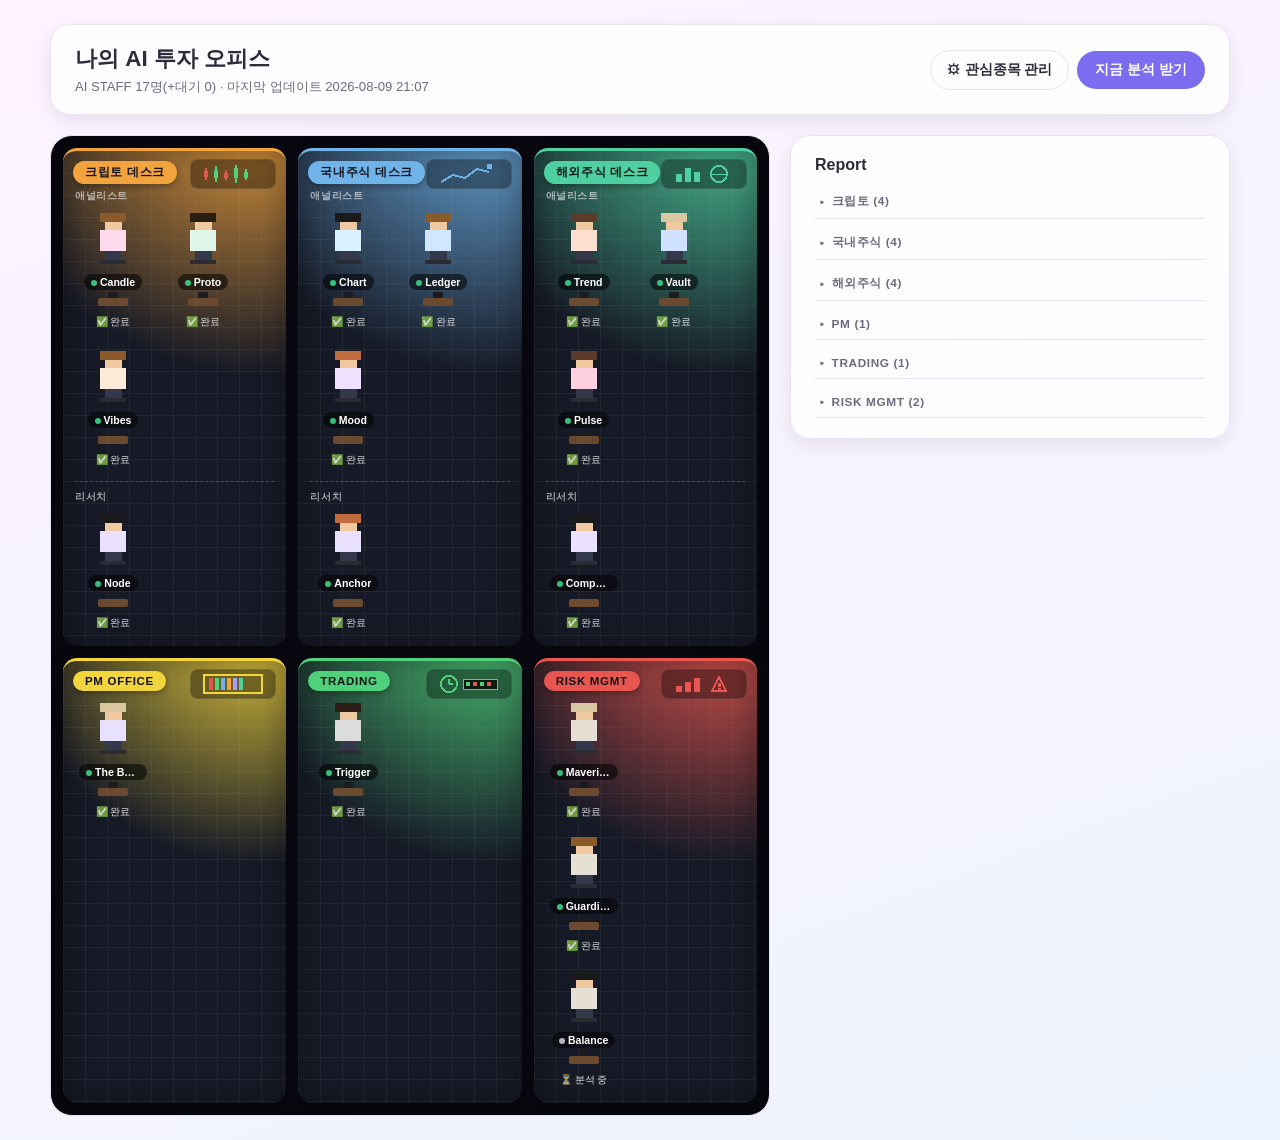
==== commit eeb17017: "fix: Report 크립토 카테고리도 다른 데스크와 동일하게 기본 접힘 Co-Authored-By: Claude Sonnet 5 <noreply@anthropic.com>" ====
--- a/office/index.html
+++ b/office/index.html
@@ -341,7 +341,7 @@
 </div>
 
 <script>
-  window.__OFFICE_DATA__ = {"title": "나의 AI 투자 오피스", "generatedAt": "2026-08-09 21:05", "employees": [{"id": "candle", "name": "Candle", "role": "암호화폐 기술적 분석", "emoji": "🕯️", "color": "#ffd9ec", "team": "크립토", "subteam": "ANALYSTS", "status": "done", "statusText": "리포트 작성 완료", "fullText": "BTC: 업비트91,301,000원(-0.05%)/바이빗64,948.7USDT(-0.07%). MA5<MA20<MA60 역배열. MA20대비-1.39%,MA60대비-2.83%이격. RSI14 26.82(과매도). 8월계절적약세, Fed완화기대축소, ETF주간유입 7월고점대비83%감소와 맞물려 박스권.\nETH: 업비트2,702,000원(+0.3%)/바이빗1,922.28USDT(+0.1%). MA5<MA20>MA60 전환기. MA20대비-0.92%,MA60대비+2.17%. RSI14 32.04(과매도근접)."}, {"id": "proto", "name": "Proto", "role": "암호화폐 펀더멘털", "emoji": "🧬", "color": "#e0f7e9", "team": "크립토", "subteam": "ANALYSTS", "status": "done", "statusText": "리포트 작성 완료", "fullText": "BTC: 유통량95.5%, 언락리스크없음. 8월ETF순유입재개(3거래일$626M,이후5일연속총8.5억달러), 단 연초누적44.4억달러순유출.\nETH: 유통량상한없음,29~32%스테이킹락업. DeFiTVL418.4억달러(+7.8%,30일) 견조하나 DEX거래량-36.1%급감. 8월ETF유입재개."}, {"id": "vibes", "name": "Vibes", "role": "암호화폐 뉴스·심리", "emoji": "🌊", "color": "#ffe9d9", "team": "크립토", "subteam": "ANALYSTS", "status": "done", "statusText": "리포트 작성 완료", "fullText": "BTC: 8/8 BIP-110소프트포크실패로 소수체인분리(영향제한적). ETF순유입반전되나 연초누적정점대비16만BTC+순유출지속.\nETH: Glamsterdam업그레이드진행, BitMine ETH100만개+매집(공급4.3%+), Grayscale스테이킹ETF신청수정.\n리스크온오프: DXY-0.37%,원화강세는 위험선호,KOSPI-0.6%는반대. BTC/ETH RSI과매도+역배열로 매크로신호와 크립토자체모멘텀 괴리."}, {"id": "node", "name": "Node", "role": "크립토 리서치 종합", "emoji": "🧑‍🔬", "color": "#eae1ff", "team": "크립토", "subteam": "RESEARCH", "status": "done", "statusText": "리포트 작성 완료", "fullText": "BTC: 약세쪽근거가 더견고(확정된하락추세 vs 검증중인초기반전조짐). 비대칭 약세쪽소폭우위. 지켜볼점: ETF연속유입으로 연초누적갭좁혀지는지, MA5의MA20상향돌파여부.\nETH: 강세쪽근거품질·개수우위(이벤트+매크로+온체인 세갈래fact교차: BitMine매집,Glamsterdam,ETF유입,TVL+7.8%,매도압력낮음). 단 DEX거래량급감은 구조적경고음."}, {"id": "chart", "name": "Chart", "role": "국내주식 기술적 분석", "emoji": "📈", "color": "#d9f2ff", "team": "국내주식", "subteam": "ANALYSTS", "status": "done", "statusText": "리포트 작성 완료", "fullText": "삼성전자: 231,000원(+0.22%). 역배열,MA20대비-6.84%이격. RSI46.73(중립).\nSK하이닉스: 1,422,000원(-4.88%). 역배열,MA20대비-17.58%큰이격. 5일신저가,2일연속급락. RSI40.35. 메모리업사이클둔화우려로 아시아메모리주동반급락."}, {"id": "ledger", "name": "Ledger", "role": "국내주식 펀더멘털", "emoji": "📒", "color": "#cfe8ff", "team": "국내주식", "subteam": "ANALYSTS", "status": "done", "statusText": "리포트 작성 완료", "fullText": "삼성전자: PER18.67배/PBR3.21배(중간). 2Q매출171.5조/영업이익89.5조 역대최대.\nSK하이닉스: PER13.74배(저)/PBR6.13배(높음). 영업이익률76%,추정ROE약96%. 저평가라기보다 고수익성국면반영. 밸류에이션-가격모멘텀괴리유의."}, {"id": "mood", "name": "Mood", "role": "국내주식 뉴스·심리", "emoji": "🌙", "color": "#f0e0ff", "team": "국내주식", "subteam": "ANALYSTS", "status": "done", "statusText": "리포트 작성 완료", "fullText": "SK하이닉스: 이틀연속급락. HBM생산확대속도조절+엔비디아루빈생산량하향 겹치며 AI반도체수요둔화루머(미확인,논란단계). 실적컨센서스는 악화안됨.\n구조적리스크: 4대반도체관련종목 코스피시총비중60%육박.\n수급: 외국인8,633억순매도(반도체집중), 기관5,790억순매수.\n리스크온오프: 코스피-0.6%(리스크오프) vs 원화강세(리스크온) 혼조, 결론 리스크오프에가까운혼조."}, {"id": "anchor", "name": "Anchor", "role": "국내주식 리서치 종합", "emoji": "⚓", "color": "#eae1ff", "team": "국내주식", "subteam": "RESEARCH", "status": "done", "statusText": "리포트 작성 완료", "fullText": "삼성전자: 약세쪽으로약간기움. 하방(가격모멘텀+수급+지수구조)이 상방(펀더멘털견조)보다 다각적.\nSK하이닉스: 하방이명확히우위. 실적은견고하나가격이크게괴리, 애널리스트3명모두하방방향에서공통지적. 단루머가 미확인이라 일방적추세단정은이름."}, {"id": "trend", "name": "Trend", "role": "해외주식 기술적 분석", "emoji": "📊", "color": "#ffe0d0", "team": "해외주식", "subteam": "ANALYSTS", "status": "done", "statusText": "리포트 작성 완료", "fullText": "AAPL: 313.33달러(+0.29%). 전환기/혼조,MA20대비-3.12%할인. RSI40.82(중립~약세), 경미한다이버전스소지.\nNVDA: 223.96달러(+2.27%). 전환기/혼조,MA20대비+8.29%단기과열신호. RSI65.61(과매수근접)."}, {"id": "vault", "name": "Vault", "role": "해외주식 펀더멘털", "emoji": "🏦", "color": "#d0e0ff", "team": "해외주식", "subteam": "ANALYSTS", "status": "done", "statusText": "리포트 작성 완료", "fullText": "AAPL: PER35.97배/PBR42.57배(고). 미10년물금리소폭상승으로밸류에이션부담. 52주고점대비-9.1%. 7/30실적 매출+16%YoY, 서비스매출하회+마진가이던스우려로-6.65%급락후안정화.\nNVDA: PER34.24배(3년평균대비낮은편)/PBR27.75배. 52주고점대비-5.3%(신고가근접). 8/26실적예정."}, {"id": "pulse", "name": "Pulse", "role": "해외주식 뉴스·심리", "emoji": "💓", "color": "#ffd0e0", "team": "해외주식", "subteam": "ANALYSTS", "status": "done", "statusText": "리포트 작성 완료", "fullText": "AAPL: EPS2.02(컨센2.09하회, 실제로는미스), 서비스매출부진+마진가이던스우려로급락. 8/10배당락예정.\nNVDA: 7월말반도체섹터1조달러+셀오프후AI수요기대로반등. AI인프라2500억달러파이낸싱딜재무노출우려(미확인루머). 8/26실적핵심바이너리이벤트.\n리스크온오프: S&P500+0.62%(사상최고),US10Y-0.21%,DXY-0.37% 3지표모두리스크온일치. 배경: 7월고용예상외감소로 긴축유보기대.\n군중심리결론: 표면적리스크온+잠재적과열경계공존. 7월말셀오프가1~2주만에완전히되돌려짐,8/26실적바이너리이벤트앞두고낙관선반영."}, {"id": "compass", "name": "Compass", "role": "해외주식 리서치 종합", "emoji": "🧭", "color": "#eae1ff", "team": "해외주식", "subteam": "RESEARCH", "status": "done", "statusText": "리포트 작성 완료", "fullText": "AAPL: 약세쪽비대칭. 약세근거(실적급락+20일선아래+고밸류+배당락)는 3명모두겹치는fact, 강세는 저가매력정도의해석위주.\nNVDA: 강세/약세 근거품질 팽팽, 판단근거부족에가까움. 무게중심이 8/26실적발표일로쏠림. 이벤트리스크관리구간으로판단."}, {"id": "trigger", "name": "Trigger", "role": "매매 시그널 생성 (Execution Specialist)", "emoji": "🎯", "color": "#dcdcdc", "team": "TRADING", "subteam": null, "status": "done", "statusText": "리포트 작성 완료", "fullText": "BTC: 관망, 포지션0%. MA5<MA20<MA60 역배열로 하방 목표가(지지선) 산출 불가해 손익비 계산 불가.\nETH: 매수. 진입가2,702,000원/목표가2,727,000원(MA20)/손절가2,699,200원(MA5)/포지션3%/손익비≈8.9. DEX거래량-36.1%급감을 반영해 포지션을 5%가 아닌 3%로 산정."}, {"id": "maverick", "name": "Maverick", "role": "공격적 리스크 검토 (Aggressive Risk)", "emoji": "🦉", "color": "#e6e0d4", "team": "RISK MGMT", "subteam": null, "status": "done", "statusText": "리포트 작성 완료", "fullText": "ETH 포지션5% 상향 주장(강세 비대칭 논거 반영). BTC는 관망에 이견없음."}, {"id": "guardian", "name": "Guardian", "role": "보수적 리스크 검토 (Conservative Risk)", "emoji": "🛡️", "color": "#e6e0d4", "team": "RISK MGMT", "subteam": null, "status": "done", "statusText": "리포트 작성 완료", "fullText": "ETH 손절거리 타이트, 휘핑위험 우려로 포지션 확대에 신중 견해. BTC는 관망에 이견없음."}, {"id": "balance", "name": "Balance", "role": "중립 리스크 검토 (Neutral Risk)", "emoji": "⚖️", "color": "#e6e0d4", "team": "RISK MGMT", "subteam": null, "status": "pending", "statusText": "대기 중", "fullText": "아직 작성된 분석이 없습니다."}, {"id": "chief-strategist", "name": "The Boss", "role": "종합 리포트 작성 (포트폴리오 매니저)", "emoji": "🧑‍💼", "color": "#e8e0ff", "team": "PM", "subteam": null, "status": "done", "statusText": "리포트 작성 완료", "fullText": "매크로는 달러인덱스(-0.37%)·미국10년물(-0.21%) 동반 하락과 원화강세(-0.46%)로 표면적 리스크온 신호를 보였으나, 코스피(-0.6%)와 S&P500(+0.62%)이 반대 방향으로 움직이는 디커플링이 뚜렷했다. 크립토 데스크는 BTC(약세 우위)와 ETH(강세 우위)로 자산 내에서도 온도차가 컸고, 실제 매매시그널은 ETH 소액 매수(포지션3%)·BTC 관망으로 정리됐다. 국내주식은 SK하이닉스가 이틀연속 급락하며 하방 우위가 명확했고 삼성전자는 그 여파로 약세 쪽에 소폭 기울었다. 해외주식은 AAPL이 실적 급락+고밸류+배당락 겹침으로 약세 비대칭인 반면, NVDA는 8/26 실적을 앞두고 강약 근거가 팽팽해 이벤트리스크 관리 구간으로 판단됐다.\n\n- **지수 디커플링(공통 관찰)**: 코스피(-0.6%)와 S&P500(+0.62%)이 반대로 움직였고, 원화강세(-0.46%)·DXY하락(-0.37%)이라는 표면적 리스크온 신호에도 크립토(BTC RSI과매도+역배열)와 국내주식(외국인 반도체 순매도, 코스피 리스크오프) 양쪽에서 매크로 신호와 자산 자체 모멘텀이 어긋나는 괴리가 동시에 나타났다.\n- **반도체 밸류체인 공통 이슈**: SK하이닉스 급락(-4.88%, 2일연속)이 AI반도체 수요둔화 루머(미확인)와 겹치며 코스피 4대반도체 시총비중 60%육박이라는 구조적 리스크로 확대될 소지가 있고, 삼성전자 약세 쏠림도 이 여파를 받는 개별 데스크 고유 이슈로 구분된다.\n- 크립토: BTC RSI14 26.82 과매도+역배열 지속, ETF 연초누적 순유출(44.4억달러) 미해소, ETH는 DEX거래량 -36.1% 구조적 경고음.\n- 국내주식: SK하이닉스 MA20대비-17.58% 큰 이격+5일신저가, 밸류에이션(저PER)과 가격모멘텀(급락) 간 괴리, HBM/루빈 루머의 미확인 상태.\n- 해외주식: AAPL 서비스매출 부진+마진가이던스 우려+8/10 배당락, NVDA MA20대비+8.29% 단기과열+RSI65.61 과매수근접, 양사 공통으로 미국10년물 금리 소폭상승에 따른 고PER 밸류에이션 부담(Vault 지적)과 8/26 NVDA 실적 바이너리 이벤트 대기.\n\n- **크립토**: Node가 짚은 대로 BTC는 ETF 연속유입이 연초누적 순유출 갭을 얼마나 좁히는지, MA5의 MA20 상향돌파 여부가 관찰 포인트다. ETH는 강세 비대칭 구도의 핵심 축인 BitMine 등 기관 매집·스테이킹 흐름이 지속되는지, DEX거래량 급감이라는 구조적 경고음이 완화되는지 지켜볼 필요가 있다.\n- **국내주식**: Anchor가 지적한 대로 SK하이닉스의 HBM/루빈 생산량 조정 루머가 확인·해소되는 방향을 지켜볼 필요가 있고, 삼성전자는 견조한 펀더멘털과 수급·모멘텀 약세가 언제 어느 쪽으로 정리되는지가 관찰 포인트다.\n- **해외주식**: Compass가 제시한 AAPL의 실적급락+고밸류+배당락 겹침이 추가 하방으로 이어지는지, NVDA는 8/26 실적이 팽팽한 강약 균형을 어느 쪽으로 기울이는 스윙팩터가 될지 관찰이 필요하다."}], "consoleFeed": [{"category": "크립토", "items": [{"team": "크립토", "name": "Candle", "emoji": "🕯️", "time": "19:26", "text": "BTC: 업비트91,301,000원(-0.05%)/바이빗64,948.7USDT(-0.07%). MA5<MA20<MA60 역배열. MA20대비-1.39%,MA60대비-2.83%이격. RSI14 26.82(과매도). 8월계절적약세, Fed완화기대축소, ETF주간유입 7월고점대비83%감소와 맞물려 박스권.\nETH: 업비트2,702,000원(+0.3%)/바이빗1,922.28USDT(+0.1%). M…"}, {"team": "크립토", "name": "Proto", "emoji": "🧬", "time": "19:26", "text": "BTC: 유통량95.5%, 언락리스크없음. 8월ETF순유입재개(3거래일$626M,이후5일연속총8.5억달러), 단 연초누적44.4억달러순유출.\nETH: 유통량상한없음,29~32%스테이킹락업. DeFiTVL418.4억달러(+7.8%,30일) 견조하나 DEX거래량-36.1%급감. 8월ETF유입재개."}, {"team": "크립토", "name": "Vibes", "emoji": "🌊", "time": "19:26", "text": "BTC: 8/8 BIP-110소프트포크실패로 소수체인분리(영향제한적). ETF순유입반전되나 연초누적정점대비16만BTC+순유출지속.\nETH: Glamsterdam업그레이드진행, BitMine ETH100만개+매집(공급4.3%+), Grayscale스테이킹ETF신청수정.\n리스크온오프: DXY-0.37%,원화강세는 위험선호,KOSPI-0.6%는반대. BTC/ETH RSI과매도+역배열로 매크로신호와…"}, {"team": "크립토", "name": "Node", "emoji": "🧑‍🔬", "time": "19:26", "text": "BTC: 약세쪽근거가 더견고(확정된하락추세 vs 검증중인초기반전조짐). 비대칭 약세쪽소폭우위. 지켜볼점: ETF연속유입으로 연초누적갭좁혀지는지, MA5의MA20상향돌파여부.\nETH: 강세쪽근거품질·개수우위(이벤트+매크로+온체인 세갈래fact교차: BitMine매집,Glamsterdam,ETF유입,TVL+7.8%,매도압력낮음). 단 DEX거래량급감은 구조적경고음."}]}, {"category": "국내주식", "items": [{"team": "국내주식", "name": "Chart", "emoji": "📈", "time": "19:26", "text": "삼성전자: 231,000원(+0.22%). 역배열,MA20대비-6.84%이격. RSI46.73(중립).\nSK하이닉스: 1,422,000원(-4.88%). 역배열,MA20대비-17.58%큰이격. 5일신저가,2일연속급락. RSI40.35. 메모리업사이클둔화우려로 아시아메모리주동반급락."}, {"team": "국내주식", "name": "Ledger", "emoji": "📒", "time": "19:26", "text": "삼성전자: PER18.67배/PBR3.21배(중간). 2Q매출171.5조/영업이익89.5조 역대최대.\nSK하이닉스: PER13.74배(저)/PBR6.13배(높음). 영업이익률76%,추정ROE약96%. 저평가라기보다 고수익성국면반영. 밸류에이션-가격모멘텀괴리유의."}, {"team": "국내주식", "name": "Mood", "emoji": "🌙", "time": "19:26", "text": "SK하이닉스: 이틀연속급락. HBM생산확대속도조절+엔비디아루빈생산량하향 겹치며 AI반도체수요둔화루머(미확인,논란단계). 실적컨센서스는 악화안됨.\n구조적리스크: 4대반도체관련종목 코스피시총비중60%육박.\n수급: 외국인8,633억순매도(반도체집중), 기관5,790억순매수.\n리스크온오프: 코스피-0.6%(리스크오프) vs 원화강세(리스크온) 혼조, 결론 리스크오프에가까운혼조."}, {"team": "국내주식", "name": "Anchor", "emoji": "⚓", "time": "19:26", "text": "삼성전자: 약세쪽으로약간기움. 하방(가격모멘텀+수급+지수구조)이 상방(펀더멘털견조)보다 다각적.\nSK하이닉스: 하방이명확히우위. 실적은견고하나가격이크게괴리, 애널리스트3명모두하방방향에서공통지적. 단루머가 미확인이라 일방적추세단정은이름."}]}, {"category": "해외주식", "items": [{"team": "해외주식", "name": "Trend", "emoji": "📊", "time": "19:26", "text": "AAPL: 313.33달러(+0.29%). 전환기/혼조,MA20대비-3.12%할인. RSI40.82(중립~약세), 경미한다이버전스소지.\nNVDA: 223.96달러(+2.27%). 전환기/혼조,MA20대비+8.29%단기과열신호. RSI65.61(과매수근접)."}, {"team": "해외주식", "name": "Vault", "emoji": "🏦", "time": "19:26", "text": "AAPL: PER35.97배/PBR42.57배(고). 미10년물금리소폭상승으로밸류에이션부담. 52주고점대비-9.1%. 7/30실적 매출+16%YoY, 서비스매출하회+마진가이던스우려로-6.65%급락후안정화.\nNVDA: PER34.24배(3년평균대비낮은편)/PBR27.75배. 52주고점대비-5.3%(신고가근접). 8/26실적예정."}, {"team": "해외주식", "name": "Pulse", "emoji": "💓", "time": "19:26", "text": "AAPL: EPS2.02(컨센2.09하회, 실제로는미스), 서비스매출부진+마진가이던스우려로급락. 8/10배당락예정.\nNVDA: 7월말반도체섹터1조달러+셀오프후AI수요기대로반등. AI인프라2500억달러파이낸싱딜재무노출우려(미확인루머). 8/26실적핵심바이너리이벤트.\n리스크온오프: S&P500+0.62%(사상최고),US10Y-0.21%,DXY-0.37% 3지표모두리스크온일치. 배경: 7월고용예상…"}, {"team": "해외주식", "name": "Compass", "emoji": "🧭", "time": "19:26", "text": "AAPL: 약세쪽비대칭. 약세근거(실적급락+20일선아래+고밸류+배당락)는 3명모두겹치는fact, 강세는 저가매력정도의해석위주.\nNVDA: 강세/약세 근거품질 팽팽, 판단근거부족에가까움. 무게중심이 8/26실적발표일로쏠림. 이벤트리스크관리구간으로판단."}]}, {"category": "PM", "items": [{"team": "PM", "name": "The Boss", "emoji": "🧑‍💼", "time": "19:26", "text": "매크로는 달러인덱스(-0.37%)·미국10년물(-0.21%) 동반 하락과 원화강세(-0.46%)로 표면적 리스크온 신호를 보였으나, 코스피(-0.6%)와 S&P500(+0.62%)이 반대 방향으로 움직이는 디커플링이 뚜렷했다. 크립토 데스크는 BTC(약세 우위)와 ETH(강세 우위)로 자산 내에서도 온도차가 컸고, 실제 매매시그널은 ETH 소액 매수(포지션3%)·BTC 관망으로 정리됐다. 국…"}]}, {"category": "TRADING", "items": [{"team": "TRADING", "name": "Trigger", "emoji": "🎯", "time": "19:26", "text": "BTC: 관망, 포지션0%. MA5<MA20<MA60 역배열로 하방 목표가(지지선) 산출 불가해 손익비 계산 불가.\nETH: 매수. 진입가2,702,000원/목표가2,727,000원(MA20)/손절가2,699,200원(MA5)/포지션3%/손익비≈8.9. DEX거래량-36.1%급감을 반영해 포지션을 5%가 아닌 3%로 산정."}]}, {"category": "RISK MGMT", "items": [{"team": "RISK MGMT", "name": "Maverick", "emoji": "🦉", "time": "19:26", "text": "ETH 포지션5% 상향 주장(강세 비대칭 논거 반영). BTC는 관망에 이견없음."}, {"team": "RISK MGMT", "name": "Guardian", "emoji": "🛡️", "time": "19:26", "text": "ETH 손절거리 타이트, 휘핑위험 우려로 포지션 확대에 신중 견해. BTC는 관망에 이견없음."}]}]};
+  window.__OFFICE_DATA__ = {"title": "나의 AI 투자 오피스", "generatedAt": "2026-08-09 21:07", "employees": [{"id": "candle", "name": "Candle", "role": "암호화폐 기술적 분석", "emoji": "🕯️", "color": "#ffd9ec", "team": "크립토", "subteam": "ANALYSTS", "status": "done", "statusText": "리포트 작성 완료", "fullText": "BTC: 업비트91,301,000원(-0.05%)/바이빗64,948.7USDT(-0.07%). MA5<MA20<MA60 역배열. MA20대비-1.39%,MA60대비-2.83%이격. RSI14 26.82(과매도). 8월계절적약세, Fed완화기대축소, ETF주간유입 7월고점대비83%감소와 맞물려 박스권.\nETH: 업비트2,702,000원(+0.3%)/바이빗1,922.28USDT(+0.1%). MA5<MA20>MA60 전환기. MA20대비-0.92%,MA60대비+2.17%. RSI14 32.04(과매도근접)."}, {"id": "proto", "name": "Proto", "role": "암호화폐 펀더멘털", "emoji": "🧬", "color": "#e0f7e9", "team": "크립토", "subteam": "ANALYSTS", "status": "done", "statusText": "리포트 작성 완료", "fullText": "BTC: 유통량95.5%, 언락리스크없음. 8월ETF순유입재개(3거래일$626M,이후5일연속총8.5억달러), 단 연초누적44.4억달러순유출.\nETH: 유통량상한없음,29~32%스테이킹락업. DeFiTVL418.4억달러(+7.8%,30일) 견조하나 DEX거래량-36.1%급감. 8월ETF유입재개."}, {"id": "vibes", "name": "Vibes", "role": "암호화폐 뉴스·심리", "emoji": "🌊", "color": "#ffe9d9", "team": "크립토", "subteam": "ANALYSTS", "status": "done", "statusText": "리포트 작성 완료", "fullText": "BTC: 8/8 BIP-110소프트포크실패로 소수체인분리(영향제한적). ETF순유입반전되나 연초누적정점대비16만BTC+순유출지속.\nETH: Glamsterdam업그레이드진행, BitMine ETH100만개+매집(공급4.3%+), Grayscale스테이킹ETF신청수정.\n리스크온오프: DXY-0.37%,원화강세는 위험선호,KOSPI-0.6%는반대. BTC/ETH RSI과매도+역배열로 매크로신호와 크립토자체모멘텀 괴리."}, {"id": "node", "name": "Node", "role": "크립토 리서치 종합", "emoji": "🧑‍🔬", "color": "#eae1ff", "team": "크립토", "subteam": "RESEARCH", "status": "done", "statusText": "리포트 작성 완료", "fullText": "BTC: 약세쪽근거가 더견고(확정된하락추세 vs 검증중인초기반전조짐). 비대칭 약세쪽소폭우위. 지켜볼점: ETF연속유입으로 연초누적갭좁혀지는지, MA5의MA20상향돌파여부.\nETH: 강세쪽근거품질·개수우위(이벤트+매크로+온체인 세갈래fact교차: BitMine매집,Glamsterdam,ETF유입,TVL+7.8%,매도압력낮음). 단 DEX거래량급감은 구조적경고음."}, {"id": "chart", "name": "Chart", "role": "국내주식 기술적 분석", "emoji": "📈", "color": "#d9f2ff", "team": "국내주식", "subteam": "ANALYSTS", "status": "done", "statusText": "리포트 작성 완료", "fullText": "삼성전자: 231,000원(+0.22%). 역배열,MA20대비-6.84%이격. RSI46.73(중립).\nSK하이닉스: 1,422,000원(-4.88%). 역배열,MA20대비-17.58%큰이격. 5일신저가,2일연속급락. RSI40.35. 메모리업사이클둔화우려로 아시아메모리주동반급락."}, {"id": "ledger", "name": "Ledger", "role": "국내주식 펀더멘털", "emoji": "📒", "color": "#cfe8ff", "team": "국내주식", "subteam": "ANALYSTS", "status": "done", "statusText": "리포트 작성 완료", "fullText": "삼성전자: PER18.67배/PBR3.21배(중간). 2Q매출171.5조/영업이익89.5조 역대최대.\nSK하이닉스: PER13.74배(저)/PBR6.13배(높음). 영업이익률76%,추정ROE약96%. 저평가라기보다 고수익성국면반영. 밸류에이션-가격모멘텀괴리유의."}, {"id": "mood", "name": "Mood", "role": "국내주식 뉴스·심리", "emoji": "🌙", "color": "#f0e0ff", "team": "국내주식", "subteam": "ANALYSTS", "status": "done", "statusText": "리포트 작성 완료", "fullText": "SK하이닉스: 이틀연속급락. HBM생산확대속도조절+엔비디아루빈생산량하향 겹치며 AI반도체수요둔화루머(미확인,논란단계). 실적컨센서스는 악화안됨.\n구조적리스크: 4대반도체관련종목 코스피시총비중60%육박.\n수급: 외국인8,633억순매도(반도체집중), 기관5,790억순매수.\n리스크온오프: 코스피-0.6%(리스크오프) vs 원화강세(리스크온) 혼조, 결론 리스크오프에가까운혼조."}, {"id": "anchor", "name": "Anchor", "role": "국내주식 리서치 종합", "emoji": "⚓", "color": "#eae1ff", "team": "국내주식", "subteam": "RESEARCH", "status": "done", "statusText": "리포트 작성 완료", "fullText": "삼성전자: 약세쪽으로약간기움. 하방(가격모멘텀+수급+지수구조)이 상방(펀더멘털견조)보다 다각적.\nSK하이닉스: 하방이명확히우위. 실적은견고하나가격이크게괴리, 애널리스트3명모두하방방향에서공통지적. 단루머가 미확인이라 일방적추세단정은이름."}, {"id": "trend", "name": "Trend", "role": "해외주식 기술적 분석", "emoji": "📊", "color": "#ffe0d0", "team": "해외주식", "subteam": "ANALYSTS", "status": "done", "statusText": "리포트 작성 완료", "fullText": "AAPL: 313.33달러(+0.29%). 전환기/혼조,MA20대비-3.12%할인. RSI40.82(중립~약세), 경미한다이버전스소지.\nNVDA: 223.96달러(+2.27%). 전환기/혼조,MA20대비+8.29%단기과열신호. RSI65.61(과매수근접)."}, {"id": "vault", "name": "Vault", "role": "해외주식 펀더멘털", "emoji": "🏦", "color": "#d0e0ff", "team": "해외주식", "subteam": "ANALYSTS", "status": "done", "statusText": "리포트 작성 완료", "fullText": "AAPL: PER35.97배/PBR42.57배(고). 미10년물금리소폭상승으로밸류에이션부담. 52주고점대비-9.1%. 7/30실적 매출+16%YoY, 서비스매출하회+마진가이던스우려로-6.65%급락후안정화.\nNVDA: PER34.24배(3년평균대비낮은편)/PBR27.75배. 52주고점대비-5.3%(신고가근접). 8/26실적예정."}, {"id": "pulse", "name": "Pulse", "role": "해외주식 뉴스·심리", "emoji": "💓", "color": "#ffd0e0", "team": "해외주식", "subteam": "ANALYSTS", "status": "done", "statusText": "리포트 작성 완료", "fullText": "AAPL: EPS2.02(컨센2.09하회, 실제로는미스), 서비스매출부진+마진가이던스우려로급락. 8/10배당락예정.\nNVDA: 7월말반도체섹터1조달러+셀오프후AI수요기대로반등. AI인프라2500억달러파이낸싱딜재무노출우려(미확인루머). 8/26실적핵심바이너리이벤트.\n리스크온오프: S&P500+0.62%(사상최고),US10Y-0.21%,DXY-0.37% 3지표모두리스크온일치. 배경: 7월고용예상외감소로 긴축유보기대.\n군중심리결론: 표면적리스크온+잠재적과열경계공존. 7월말셀오프가1~2주만에완전히되돌려짐,8/26실적바이너리이벤트앞두고낙관선반영."}, {"id": "compass", "name": "Compass", "role": "해외주식 리서치 종합", "emoji": "🧭", "color": "#eae1ff", "team": "해외주식", "subteam": "RESEARCH", "status": "done", "statusText": "리포트 작성 완료", "fullText": "AAPL: 약세쪽비대칭. 약세근거(실적급락+20일선아래+고밸류+배당락)는 3명모두겹치는fact, 강세는 저가매력정도의해석위주.\nNVDA: 강세/약세 근거품질 팽팽, 판단근거부족에가까움. 무게중심이 8/26실적발표일로쏠림. 이벤트리스크관리구간으로판단."}, {"id": "trigger", "name": "Trigger", "role": "매매 시그널 생성 (Execution Specialist)", "emoji": "🎯", "color": "#dcdcdc", "team": "TRADING", "subteam": null, "status": "done", "statusText": "리포트 작성 완료", "fullText": "BTC: 관망, 포지션0%. MA5<MA20<MA60 역배열로 하방 목표가(지지선) 산출 불가해 손익비 계산 불가.\nETH: 매수. 진입가2,702,000원/목표가2,727,000원(MA20)/손절가2,699,200원(MA5)/포지션3%/손익비≈8.9. DEX거래량-36.1%급감을 반영해 포지션을 5%가 아닌 3%로 산정."}, {"id": "maverick", "name": "Maverick", "role": "공격적 리스크 검토 (Aggressive Risk)", "emoji": "🦉", "color": "#e6e0d4", "team": "RISK MGMT", "subteam": null, "status": "done", "statusText": "리포트 작성 완료", "fullText": "ETH 포지션5% 상향 주장(강세 비대칭 논거 반영). BTC는 관망에 이견없음."}, {"id": "guardian", "name": "Guardian", "role": "보수적 리스크 검토 (Conservative Risk)", "emoji": "🛡️", "color": "#e6e0d4", "team": "RISK MGMT", "subteam": null, "status": "done", "statusText": "리포트 작성 완료", "fullText": "ETH 손절거리 타이트, 휘핑위험 우려로 포지션 확대에 신중 견해. BTC는 관망에 이견없음."}, {"id": "balance", "name": "Balance", "role": "중립 리스크 검토 (Neutral Risk)", "emoji": "⚖️", "color": "#e6e0d4", "team": "RISK MGMT", "subteam": null, "status": "pending", "statusText": "대기 중", "fullText": "아직 작성된 분석이 없습니다."}, {"id": "chief-strategist", "name": "The Boss", "role": "종합 리포트 작성 (포트폴리오 매니저)", "emoji": "🧑‍💼", "color": "#e8e0ff", "team": "PM", "subteam": null, "status": "done", "statusText": "리포트 작성 완료", "fullText": "매크로는 달러인덱스(-0.37%)·미국10년물(-0.21%) 동반 하락과 원화강세(-0.46%)로 표면적 리스크온 신호를 보였으나, 코스피(-0.6%)와 S&P500(+0.62%)이 반대 방향으로 움직이는 디커플링이 뚜렷했다. 크립토 데스크는 BTC(약세 우위)와 ETH(강세 우위)로 자산 내에서도 온도차가 컸고, 실제 매매시그널은 ETH 소액 매수(포지션3%)·BTC 관망으로 정리됐다. 국내주식은 SK하이닉스가 이틀연속 급락하며 하방 우위가 명확했고 삼성전자는 그 여파로 약세 쪽에 소폭 기울었다. 해외주식은 AAPL이 실적 급락+고밸류+배당락 겹침으로 약세 비대칭인 반면, NVDA는 8/26 실적을 앞두고 강약 근거가 팽팽해 이벤트리스크 관리 구간으로 판단됐다.\n\n- **지수 디커플링(공통 관찰)**: 코스피(-0.6%)와 S&P500(+0.62%)이 반대로 움직였고, 원화강세(-0.46%)·DXY하락(-0.37%)이라는 표면적 리스크온 신호에도 크립토(BTC RSI과매도+역배열)와 국내주식(외국인 반도체 순매도, 코스피 리스크오프) 양쪽에서 매크로 신호와 자산 자체 모멘텀이 어긋나는 괴리가 동시에 나타났다.\n- **반도체 밸류체인 공통 이슈**: SK하이닉스 급락(-4.88%, 2일연속)이 AI반도체 수요둔화 루머(미확인)와 겹치며 코스피 4대반도체 시총비중 60%육박이라는 구조적 리스크로 확대될 소지가 있고, 삼성전자 약세 쏠림도 이 여파를 받는 개별 데스크 고유 이슈로 구분된다.\n- 크립토: BTC RSI14 26.82 과매도+역배열 지속, ETF 연초누적 순유출(44.4억달러) 미해소, ETH는 DEX거래량 -36.1% 구조적 경고음.\n- 국내주식: SK하이닉스 MA20대비-17.58% 큰 이격+5일신저가, 밸류에이션(저PER)과 가격모멘텀(급락) 간 괴리, HBM/루빈 루머의 미확인 상태.\n- 해외주식: AAPL 서비스매출 부진+마진가이던스 우려+8/10 배당락, NVDA MA20대비+8.29% 단기과열+RSI65.61 과매수근접, 양사 공통으로 미국10년물 금리 소폭상승에 따른 고PER 밸류에이션 부담(Vault 지적)과 8/26 NVDA 실적 바이너리 이벤트 대기.\n\n- **크립토**: Node가 짚은 대로 BTC는 ETF 연속유입이 연초누적 순유출 갭을 얼마나 좁히는지, MA5의 MA20 상향돌파 여부가 관찰 포인트다. ETH는 강세 비대칭 구도의 핵심 축인 BitMine 등 기관 매집·스테이킹 흐름이 지속되는지, DEX거래량 급감이라는 구조적 경고음이 완화되는지 지켜볼 필요가 있다.\n- **국내주식**: Anchor가 지적한 대로 SK하이닉스의 HBM/루빈 생산량 조정 루머가 확인·해소되는 방향을 지켜볼 필요가 있고, 삼성전자는 견조한 펀더멘털과 수급·모멘텀 약세가 언제 어느 쪽으로 정리되는지가 관찰 포인트다.\n- **해외주식**: Compass가 제시한 AAPL의 실적급락+고밸류+배당락 겹침이 추가 하방으로 이어지는지, NVDA는 8/26 실적이 팽팽한 강약 균형을 어느 쪽으로 기울이는 스윙팩터가 될지 관찰이 필요하다."}], "consoleFeed": [{"category": "크립토", "items": [{"team": "크립토", "name": "Candle", "emoji": "🕯️", "time": "19:26", "text": "BTC: 업비트91,301,000원(-0.05%)/바이빗64,948.7USDT(-0.07%). MA5<MA20<MA60 역배열. MA20대비-1.39%,MA60대비-2.83%이격. RSI14 26.82(과매도). 8월계절적약세, Fed완화기대축소, ETF주간유입 7월고점대비83%감소와 맞물려 박스권.\nETH: 업비트2,702,000원(+0.3%)/바이빗1,922.28USDT(+0.1%). M…"}, {"team": "크립토", "name": "Proto", "emoji": "🧬", "time": "19:26", "text": "BTC: 유통량95.5%, 언락리스크없음. 8월ETF순유입재개(3거래일$626M,이후5일연속총8.5억달러), 단 연초누적44.4억달러순유출.\nETH: 유통량상한없음,29~32%스테이킹락업. DeFiTVL418.4억달러(+7.8%,30일) 견조하나 DEX거래량-36.1%급감. 8월ETF유입재개."}, {"team": "크립토", "name": "Vibes", "emoji": "🌊", "time": "19:26", "text": "BTC: 8/8 BIP-110소프트포크실패로 소수체인분리(영향제한적). ETF순유입반전되나 연초누적정점대비16만BTC+순유출지속.\nETH: Glamsterdam업그레이드진행, BitMine ETH100만개+매집(공급4.3%+), Grayscale스테이킹ETF신청수정.\n리스크온오프: DXY-0.37%,원화강세는 위험선호,KOSPI-0.6%는반대. BTC/ETH RSI과매도+역배열로 매크로신호와…"}, {"team": "크립토", "name": "Node", "emoji": "🧑‍🔬", "time": "19:26", "text": "BTC: 약세쪽근거가 더견고(확정된하락추세 vs 검증중인초기반전조짐). 비대칭 약세쪽소폭우위. 지켜볼점: ETF연속유입으로 연초누적갭좁혀지는지, MA5의MA20상향돌파여부.\nETH: 강세쪽근거품질·개수우위(이벤트+매크로+온체인 세갈래fact교차: BitMine매집,Glamsterdam,ETF유입,TVL+7.8%,매도압력낮음). 단 DEX거래량급감은 구조적경고음."}]}, {"category": "국내주식", "items": [{"team": "국내주식", "name": "Chart", "emoji": "📈", "time": "19:26", "text": "삼성전자: 231,000원(+0.22%). 역배열,MA20대비-6.84%이격. RSI46.73(중립).\nSK하이닉스: 1,422,000원(-4.88%). 역배열,MA20대비-17.58%큰이격. 5일신저가,2일연속급락. RSI40.35. 메모리업사이클둔화우려로 아시아메모리주동반급락."}, {"team": "국내주식", "name": "Ledger", "emoji": "📒", "time": "19:26", "text": "삼성전자: PER18.67배/PBR3.21배(중간). 2Q매출171.5조/영업이익89.5조 역대최대.\nSK하이닉스: PER13.74배(저)/PBR6.13배(높음). 영업이익률76%,추정ROE약96%. 저평가라기보다 고수익성국면반영. 밸류에이션-가격모멘텀괴리유의."}, {"team": "국내주식", "name": "Mood", "emoji": "🌙", "time": "19:26", "text": "SK하이닉스: 이틀연속급락. HBM생산확대속도조절+엔비디아루빈생산량하향 겹치며 AI반도체수요둔화루머(미확인,논란단계). 실적컨센서스는 악화안됨.\n구조적리스크: 4대반도체관련종목 코스피시총비중60%육박.\n수급: 외국인8,633억순매도(반도체집중), 기관5,790억순매수.\n리스크온오프: 코스피-0.6%(리스크오프) vs 원화강세(리스크온) 혼조, 결론 리스크오프에가까운혼조."}, {"team": "국내주식", "name": "Anchor", "emoji": "⚓", "time": "19:26", "text": "삼성전자: 약세쪽으로약간기움. 하방(가격모멘텀+수급+지수구조)이 상방(펀더멘털견조)보다 다각적.\nSK하이닉스: 하방이명확히우위. 실적은견고하나가격이크게괴리, 애널리스트3명모두하방방향에서공통지적. 단루머가 미확인이라 일방적추세단정은이름."}]}, {"category": "해외주식", "items": [{"team": "해외주식", "name": "Trend", "emoji": "📊", "time": "19:26", "text": "AAPL: 313.33달러(+0.29%). 전환기/혼조,MA20대비-3.12%할인. RSI40.82(중립~약세), 경미한다이버전스소지.\nNVDA: 223.96달러(+2.27%). 전환기/혼조,MA20대비+8.29%단기과열신호. RSI65.61(과매수근접)."}, {"team": "해외주식", "name": "Vault", "emoji": "🏦", "time": "19:26", "text": "AAPL: PER35.97배/PBR42.57배(고). 미10년물금리소폭상승으로밸류에이션부담. 52주고점대비-9.1%. 7/30실적 매출+16%YoY, 서비스매출하회+마진가이던스우려로-6.65%급락후안정화.\nNVDA: PER34.24배(3년평균대비낮은편)/PBR27.75배. 52주고점대비-5.3%(신고가근접). 8/26실적예정."}, {"team": "해외주식", "name": "Pulse", "emoji": "💓", "time": "19:26", "text": "AAPL: EPS2.02(컨센2.09하회, 실제로는미스), 서비스매출부진+마진가이던스우려로급락. 8/10배당락예정.\nNVDA: 7월말반도체섹터1조달러+셀오프후AI수요기대로반등. AI인프라2500억달러파이낸싱딜재무노출우려(미확인루머). 8/26실적핵심바이너리이벤트.\n리스크온오프: S&P500+0.62%(사상최고),US10Y-0.21%,DXY-0.37% 3지표모두리스크온일치. 배경: 7월고용예상…"}, {"team": "해외주식", "name": "Compass", "emoji": "🧭", "time": "19:26", "text": "AAPL: 약세쪽비대칭. 약세근거(실적급락+20일선아래+고밸류+배당락)는 3명모두겹치는fact, 강세는 저가매력정도의해석위주.\nNVDA: 강세/약세 근거품질 팽팽, 판단근거부족에가까움. 무게중심이 8/26실적발표일로쏠림. 이벤트리스크관리구간으로판단."}]}, {"category": "PM", "items": [{"team": "PM", "name": "The Boss", "emoji": "🧑‍💼", "time": "19:26", "text": "매크로는 달러인덱스(-0.37%)·미국10년물(-0.21%) 동반 하락과 원화강세(-0.46%)로 표면적 리스크온 신호를 보였으나, 코스피(-0.6%)와 S&P500(+0.62%)이 반대 방향으로 움직이는 디커플링이 뚜렷했다. 크립토 데스크는 BTC(약세 우위)와 ETH(강세 우위)로 자산 내에서도 온도차가 컸고, 실제 매매시그널은 ETH 소액 매수(포지션3%)·BTC 관망으로 정리됐다. 국…"}]}, {"category": "TRADING", "items": [{"team": "TRADING", "name": "Trigger", "emoji": "🎯", "time": "19:26", "text": "BTC: 관망, 포지션0%. MA5<MA20<MA60 역배열로 하방 목표가(지지선) 산출 불가해 손익비 계산 불가.\nETH: 매수. 진입가2,702,000원/목표가2,727,000원(MA20)/손절가2,699,200원(MA5)/포지션3%/손익비≈8.9. DEX거래량-36.1%급감을 반영해 포지션을 5%가 아닌 3%로 산정."}]}, {"category": "RISK MGMT", "items": [{"team": "RISK MGMT", "name": "Maverick", "emoji": "🦉", "time": "19:26", "text": "ETH 포지션5% 상향 주장(강세 비대칭 논거 반영). BTC는 관망에 이견없음."}, {"team": "RISK MGMT", "name": "Guardian", "emoji": "🛡️", "time": "19:26", "text": "ETH 손절거리 타이트, 휘핑위험 우려로 포지션 확대에 신중 견해. BTC는 관망에 이견없음."}]}]};
 
   const mapEl = document.getElementById('office-map');
   const feedEl = document.getElementById('feed');
@@ -534,7 +534,6 @@
       data.consoleFeed.forEach((group, idx) => {
         const details = document.createElement('details');
         details.className = 'feed-group';
-        if (idx === 0) details.open = true; // 첫 카테고리만 기본으로 펼침
         const summary = document.createElement('summary');
         summary.textContent = `${group.category} (${group.items.length})`;
         details.appendChild(summary);
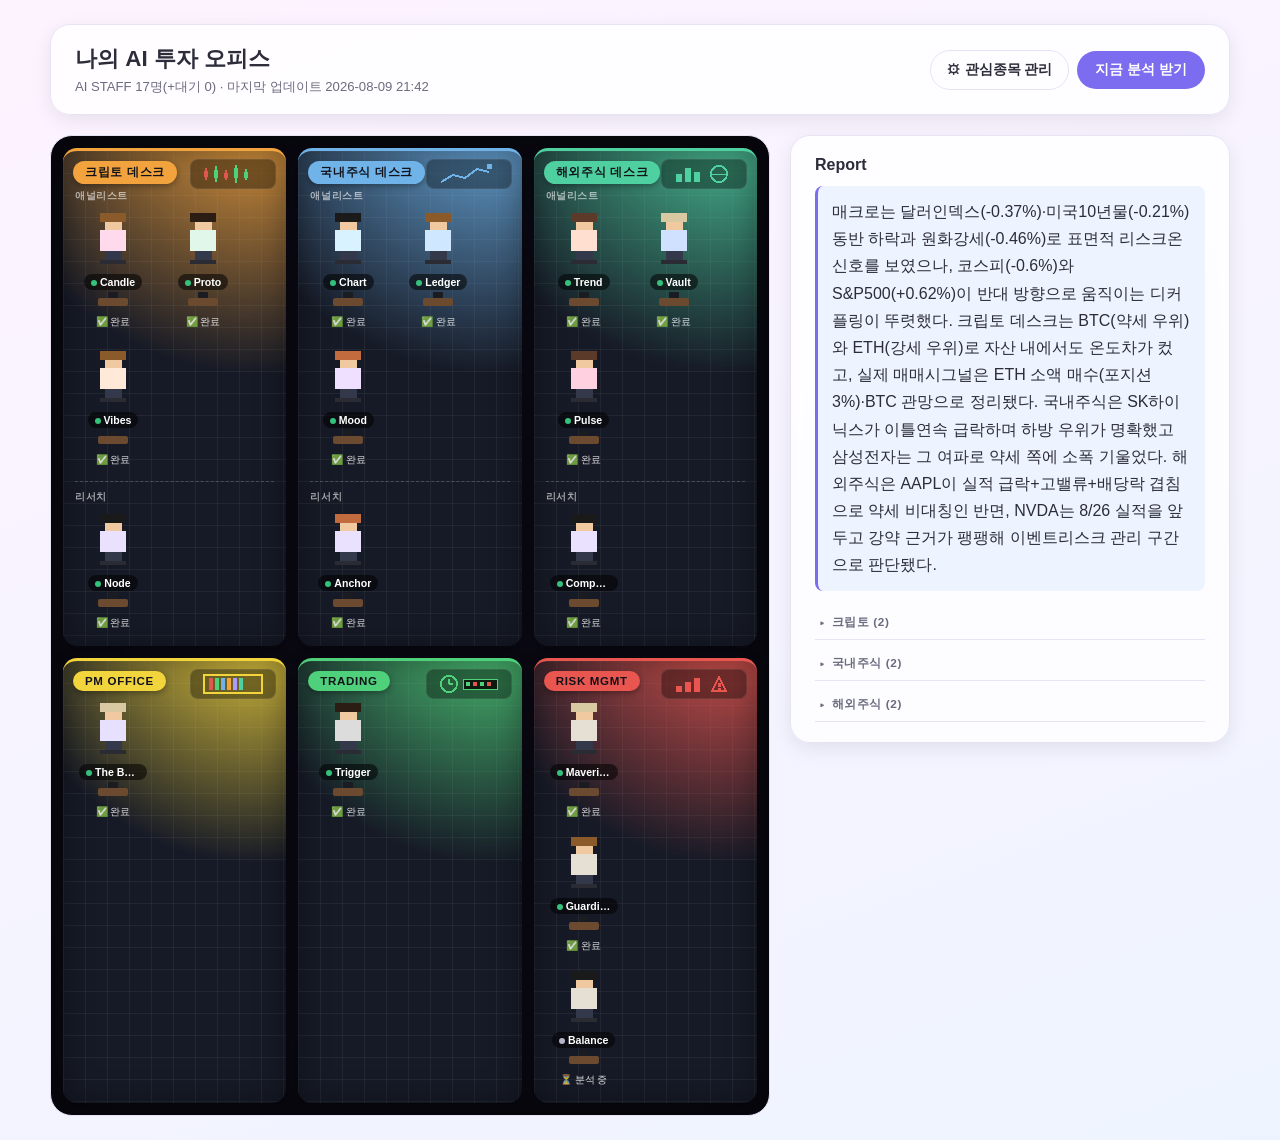
==== commit eb8c94a3: "feat: Report를 애널리스트별에서 관심종목별 구조로 재구성 - office_data.py: watchlist.yaml 기준으로 종목카드 생성, 각 애널리스트 리포트에서   " ====
--- a/office/index.html
+++ b/office/index.html
@@ -224,10 +224,17 @@
   .feed-group summary::-webkit-details-marker { display: none; }
   .feed-group summary::before { content: '▸'; font-size: 0.7rem; transition: transform 0.15s ease; }
   .feed-group[open] summary::before { transform: rotate(90deg); }
-  .feed-group .feed-item { margin: 14px 0 0; }
-  .feed-item { border-left: 3px solid var(--accent); border-radius: 8px; padding: 12px 14px; margin-bottom: 14px; background: var(--bg-bottom); }
+  .feed-group .symbol-card { margin: 16px 0 0; }
+  .symbol-card-label { font-size: 0.92rem; font-weight: 800; margin-bottom: 6px; }
+  .feed-item { border-left: 3px solid var(--accent); border-radius: 8px; padding: 12px 14px; margin-bottom: 8px; background: var(--bg-bottom); }
   .feed-item .fhead { display: flex; justify-content: space-between; font-size: 0.8rem; color: var(--text-sub); margin-bottom: 6px; }
   .feed-item .ftext { font-size: 1rem; line-height: 1.7; white-space: pre-wrap; }
+  .symbol-empty { color: var(--text-sub); font-size: 0.85rem; padding-bottom: 4px; }
+
+  .summary-card {
+    border-left: 3px solid var(--accent); border-radius: 8px; padding: 12px 14px; margin-bottom: 16px;
+    background: var(--bg-bottom); font-size: 1rem; line-height: 1.7; white-space: pre-wrap;
+  }
 
   .empty-note { color: var(--text-sub); font-size: 0.85rem; }
 
@@ -242,9 +249,9 @@
     color: var(--text-main);
   }
   .modal h3 { margin-top: 0; }
-  .modal-body { font-size: 0.9rem; line-height: 1.6; }
+  .modal-body { font-size: 1rem; line-height: 1.7; }
   .modal-body p { margin: 0 0 12px; }
-  .modal-body h4 { margin: 16px 0 6px; font-size: 0.86rem; color: var(--text-sub); }
+  .modal-body h4 { margin: 16px 0 6px; font-size: 0.92rem; color: var(--text-sub); }
   .modal-body h4:first-child { margin-top: 0; }
   .modal-body ul { margin: 0 0 12px; padding-left: 1.2em; }
   .modal-body li { margin-bottom: 8px; }
@@ -327,6 +334,7 @@
     <main class="office-map" id="office-map"></main>
     <aside class="console">
       <h2>Report</h2>
+      <div id="summary"></div>
       <div id="feed"></div>
     </aside>
   </div>
@@ -341,9 +349,10 @@
 </div>
 
 <script>
-  window.__OFFICE_DATA__ = {"title": "나의 AI 투자 오피스", "generatedAt": "2026-08-09 21:07", "employees": [{"id": "candle", "name": "Candle", "role": "암호화폐 기술적 분석", "emoji": "🕯️", "color": "#ffd9ec", "team": "크립토", "subteam": "ANALYSTS", "status": "done", "statusText": "리포트 작성 완료", "fullText": "BTC: 업비트91,301,000원(-0.05%)/바이빗64,948.7USDT(-0.07%). MA5<MA20<MA60 역배열. MA20대비-1.39%,MA60대비-2.83%이격. RSI14 26.82(과매도). 8월계절적약세, Fed완화기대축소, ETF주간유입 7월고점대비83%감소와 맞물려 박스권.\nETH: 업비트2,702,000원(+0.3%)/바이빗1,922.28USDT(+0.1%). MA5<MA20>MA60 전환기. MA20대비-0.92%,MA60대비+2.17%. RSI14 32.04(과매도근접)."}, {"id": "proto", "name": "Proto", "role": "암호화폐 펀더멘털", "emoji": "🧬", "color": "#e0f7e9", "team": "크립토", "subteam": "ANALYSTS", "status": "done", "statusText": "리포트 작성 완료", "fullText": "BTC: 유통량95.5%, 언락리스크없음. 8월ETF순유입재개(3거래일$626M,이후5일연속총8.5억달러), 단 연초누적44.4억달러순유출.\nETH: 유통량상한없음,29~32%스테이킹락업. DeFiTVL418.4억달러(+7.8%,30일) 견조하나 DEX거래량-36.1%급감. 8월ETF유입재개."}, {"id": "vibes", "name": "Vibes", "role": "암호화폐 뉴스·심리", "emoji": "🌊", "color": "#ffe9d9", "team": "크립토", "subteam": "ANALYSTS", "status": "done", "statusText": "리포트 작성 완료", "fullText": "BTC: 8/8 BIP-110소프트포크실패로 소수체인분리(영향제한적). ETF순유입반전되나 연초누적정점대비16만BTC+순유출지속.\nETH: Glamsterdam업그레이드진행, BitMine ETH100만개+매집(공급4.3%+), Grayscale스테이킹ETF신청수정.\n리스크온오프: DXY-0.37%,원화강세는 위험선호,KOSPI-0.6%는반대. BTC/ETH RSI과매도+역배열로 매크로신호와 크립토자체모멘텀 괴리."}, {"id": "node", "name": "Node", "role": "크립토 리서치 종합", "emoji": "🧑‍🔬", "color": "#eae1ff", "team": "크립토", "subteam": "RESEARCH", "status": "done", "statusText": "리포트 작성 완료", "fullText": "BTC: 약세쪽근거가 더견고(확정된하락추세 vs 검증중인초기반전조짐). 비대칭 약세쪽소폭우위. 지켜볼점: ETF연속유입으로 연초누적갭좁혀지는지, MA5의MA20상향돌파여부.\nETH: 강세쪽근거품질·개수우위(이벤트+매크로+온체인 세갈래fact교차: BitMine매집,Glamsterdam,ETF유입,TVL+7.8%,매도압력낮음). 단 DEX거래량급감은 구조적경고음."}, {"id": "chart", "name": "Chart", "role": "국내주식 기술적 분석", "emoji": "📈", "color": "#d9f2ff", "team": "국내주식", "subteam": "ANALYSTS", "status": "done", "statusText": "리포트 작성 완료", "fullText": "삼성전자: 231,000원(+0.22%). 역배열,MA20대비-6.84%이격. RSI46.73(중립).\nSK하이닉스: 1,422,000원(-4.88%). 역배열,MA20대비-17.58%큰이격. 5일신저가,2일연속급락. RSI40.35. 메모리업사이클둔화우려로 아시아메모리주동반급락."}, {"id": "ledger", "name": "Ledger", "role": "국내주식 펀더멘털", "emoji": "📒", "color": "#cfe8ff", "team": "국내주식", "subteam": "ANALYSTS", "status": "done", "statusText": "리포트 작성 완료", "fullText": "삼성전자: PER18.67배/PBR3.21배(중간). 2Q매출171.5조/영업이익89.5조 역대최대.\nSK하이닉스: PER13.74배(저)/PBR6.13배(높음). 영업이익률76%,추정ROE약96%. 저평가라기보다 고수익성국면반영. 밸류에이션-가격모멘텀괴리유의."}, {"id": "mood", "name": "Mood", "role": "국내주식 뉴스·심리", "emoji": "🌙", "color": "#f0e0ff", "team": "국내주식", "subteam": "ANALYSTS", "status": "done", "statusText": "리포트 작성 완료", "fullText": "SK하이닉스: 이틀연속급락. HBM생산확대속도조절+엔비디아루빈생산량하향 겹치며 AI반도체수요둔화루머(미확인,논란단계). 실적컨센서스는 악화안됨.\n구조적리스크: 4대반도체관련종목 코스피시총비중60%육박.\n수급: 외국인8,633억순매도(반도체집중), 기관5,790억순매수.\n리스크온오프: 코스피-0.6%(리스크오프) vs 원화강세(리스크온) 혼조, 결론 리스크오프에가까운혼조."}, {"id": "anchor", "name": "Anchor", "role": "국내주식 리서치 종합", "emoji": "⚓", "color": "#eae1ff", "team": "국내주식", "subteam": "RESEARCH", "status": "done", "statusText": "리포트 작성 완료", "fullText": "삼성전자: 약세쪽으로약간기움. 하방(가격모멘텀+수급+지수구조)이 상방(펀더멘털견조)보다 다각적.\nSK하이닉스: 하방이명확히우위. 실적은견고하나가격이크게괴리, 애널리스트3명모두하방방향에서공통지적. 단루머가 미확인이라 일방적추세단정은이름."}, {"id": "trend", "name": "Trend", "role": "해외주식 기술적 분석", "emoji": "📊", "color": "#ffe0d0", "team": "해외주식", "subteam": "ANALYSTS", "status": "done", "statusText": "리포트 작성 완료", "fullText": "AAPL: 313.33달러(+0.29%). 전환기/혼조,MA20대비-3.12%할인. RSI40.82(중립~약세), 경미한다이버전스소지.\nNVDA: 223.96달러(+2.27%). 전환기/혼조,MA20대비+8.29%단기과열신호. RSI65.61(과매수근접)."}, {"id": "vault", "name": "Vault", "role": "해외주식 펀더멘털", "emoji": "🏦", "color": "#d0e0ff", "team": "해외주식", "subteam": "ANALYSTS", "status": "done", "statusText": "리포트 작성 완료", "fullText": "AAPL: PER35.97배/PBR42.57배(고). 미10년물금리소폭상승으로밸류에이션부담. 52주고점대비-9.1%. 7/30실적 매출+16%YoY, 서비스매출하회+마진가이던스우려로-6.65%급락후안정화.\nNVDA: PER34.24배(3년평균대비낮은편)/PBR27.75배. 52주고점대비-5.3%(신고가근접). 8/26실적예정."}, {"id": "pulse", "name": "Pulse", "role": "해외주식 뉴스·심리", "emoji": "💓", "color": "#ffd0e0", "team": "해외주식", "subteam": "ANALYSTS", "status": "done", "statusText": "리포트 작성 완료", "fullText": "AAPL: EPS2.02(컨센2.09하회, 실제로는미스), 서비스매출부진+마진가이던스우려로급락. 8/10배당락예정.\nNVDA: 7월말반도체섹터1조달러+셀오프후AI수요기대로반등. AI인프라2500억달러파이낸싱딜재무노출우려(미확인루머). 8/26실적핵심바이너리이벤트.\n리스크온오프: S&P500+0.62%(사상최고),US10Y-0.21%,DXY-0.37% 3지표모두리스크온일치. 배경: 7월고용예상외감소로 긴축유보기대.\n군중심리결론: 표면적리스크온+잠재적과열경계공존. 7월말셀오프가1~2주만에완전히되돌려짐,8/26실적바이너리이벤트앞두고낙관선반영."}, {"id": "compass", "name": "Compass", "role": "해외주식 리서치 종합", "emoji": "🧭", "color": "#eae1ff", "team": "해외주식", "subteam": "RESEARCH", "status": "done", "statusText": "리포트 작성 완료", "fullText": "AAPL: 약세쪽비대칭. 약세근거(실적급락+20일선아래+고밸류+배당락)는 3명모두겹치는fact, 강세는 저가매력정도의해석위주.\nNVDA: 강세/약세 근거품질 팽팽, 판단근거부족에가까움. 무게중심이 8/26실적발표일로쏠림. 이벤트리스크관리구간으로판단."}, {"id": "trigger", "name": "Trigger", "role": "매매 시그널 생성 (Execution Specialist)", "emoji": "🎯", "color": "#dcdcdc", "team": "TRADING", "subteam": null, "status": "done", "statusText": "리포트 작성 완료", "fullText": "BTC: 관망, 포지션0%. MA5<MA20<MA60 역배열로 하방 목표가(지지선) 산출 불가해 손익비 계산 불가.\nETH: 매수. 진입가2,702,000원/목표가2,727,000원(MA20)/손절가2,699,200원(MA5)/포지션3%/손익비≈8.9. DEX거래량-36.1%급감을 반영해 포지션을 5%가 아닌 3%로 산정."}, {"id": "maverick", "name": "Maverick", "role": "공격적 리스크 검토 (Aggressive Risk)", "emoji": "🦉", "color": "#e6e0d4", "team": "RISK MGMT", "subteam": null, "status": "done", "statusText": "리포트 작성 완료", "fullText": "ETH 포지션5% 상향 주장(강세 비대칭 논거 반영). BTC는 관망에 이견없음."}, {"id": "guardian", "name": "Guardian", "role": "보수적 리스크 검토 (Conservative Risk)", "emoji": "🛡️", "color": "#e6e0d4", "team": "RISK MGMT", "subteam": null, "status": "done", "statusText": "리포트 작성 완료", "fullText": "ETH 손절거리 타이트, 휘핑위험 우려로 포지션 확대에 신중 견해. BTC는 관망에 이견없음."}, {"id": "balance", "name": "Balance", "role": "중립 리스크 검토 (Neutral Risk)", "emoji": "⚖️", "color": "#e6e0d4", "team": "RISK MGMT", "subteam": null, "status": "pending", "statusText": "대기 중", "fullText": "아직 작성된 분석이 없습니다."}, {"id": "chief-strategist", "name": "The Boss", "role": "종합 리포트 작성 (포트폴리오 매니저)", "emoji": "🧑‍💼", "color": "#e8e0ff", "team": "PM", "subteam": null, "status": "done", "statusText": "리포트 작성 완료", "fullText": "매크로는 달러인덱스(-0.37%)·미국10년물(-0.21%) 동반 하락과 원화강세(-0.46%)로 표면적 리스크온 신호를 보였으나, 코스피(-0.6%)와 S&P500(+0.62%)이 반대 방향으로 움직이는 디커플링이 뚜렷했다. 크립토 데스크는 BTC(약세 우위)와 ETH(강세 우위)로 자산 내에서도 온도차가 컸고, 실제 매매시그널은 ETH 소액 매수(포지션3%)·BTC 관망으로 정리됐다. 국내주식은 SK하이닉스가 이틀연속 급락하며 하방 우위가 명확했고 삼성전자는 그 여파로 약세 쪽에 소폭 기울었다. 해외주식은 AAPL이 실적 급락+고밸류+배당락 겹침으로 약세 비대칭인 반면, NVDA는 8/26 실적을 앞두고 강약 근거가 팽팽해 이벤트리스크 관리 구간으로 판단됐다.\n\n- **지수 디커플링(공통 관찰)**: 코스피(-0.6%)와 S&P500(+0.62%)이 반대로 움직였고, 원화강세(-0.46%)·DXY하락(-0.37%)이라는 표면적 리스크온 신호에도 크립토(BTC RSI과매도+역배열)와 국내주식(외국인 반도체 순매도, 코스피 리스크오프) 양쪽에서 매크로 신호와 자산 자체 모멘텀이 어긋나는 괴리가 동시에 나타났다.\n- **반도체 밸류체인 공통 이슈**: SK하이닉스 급락(-4.88%, 2일연속)이 AI반도체 수요둔화 루머(미확인)와 겹치며 코스피 4대반도체 시총비중 60%육박이라는 구조적 리스크로 확대될 소지가 있고, 삼성전자 약세 쏠림도 이 여파를 받는 개별 데스크 고유 이슈로 구분된다.\n- 크립토: BTC RSI14 26.82 과매도+역배열 지속, ETF 연초누적 순유출(44.4억달러) 미해소, ETH는 DEX거래량 -36.1% 구조적 경고음.\n- 국내주식: SK하이닉스 MA20대비-17.58% 큰 이격+5일신저가, 밸류에이션(저PER)과 가격모멘텀(급락) 간 괴리, HBM/루빈 루머의 미확인 상태.\n- 해외주식: AAPL 서비스매출 부진+마진가이던스 우려+8/10 배당락, NVDA MA20대비+8.29% 단기과열+RSI65.61 과매수근접, 양사 공통으로 미국10년물 금리 소폭상승에 따른 고PER 밸류에이션 부담(Vault 지적)과 8/26 NVDA 실적 바이너리 이벤트 대기.\n\n- **크립토**: Node가 짚은 대로 BTC는 ETF 연속유입이 연초누적 순유출 갭을 얼마나 좁히는지, MA5의 MA20 상향돌파 여부가 관찰 포인트다. ETH는 강세 비대칭 구도의 핵심 축인 BitMine 등 기관 매집·스테이킹 흐름이 지속되는지, DEX거래량 급감이라는 구조적 경고음이 완화되는지 지켜볼 필요가 있다.\n- **국내주식**: Anchor가 지적한 대로 SK하이닉스의 HBM/루빈 생산량 조정 루머가 확인·해소되는 방향을 지켜볼 필요가 있고, 삼성전자는 견조한 펀더멘털과 수급·모멘텀 약세가 언제 어느 쪽으로 정리되는지가 관찰 포인트다.\n- **해외주식**: Compass가 제시한 AAPL의 실적급락+고밸류+배당락 겹침이 추가 하방으로 이어지는지, NVDA는 8/26 실적이 팽팽한 강약 균형을 어느 쪽으로 기울이는 스윙팩터가 될지 관찰이 필요하다."}], "consoleFeed": [{"category": "크립토", "items": [{"team": "크립토", "name": "Candle", "emoji": "🕯️", "time": "19:26", "text": "BTC: 업비트91,301,000원(-0.05%)/바이빗64,948.7USDT(-0.07%). MA5<MA20<MA60 역배열. MA20대비-1.39%,MA60대비-2.83%이격. RSI14 26.82(과매도). 8월계절적약세, Fed완화기대축소, ETF주간유입 7월고점대비83%감소와 맞물려 박스권.\nETH: 업비트2,702,000원(+0.3%)/바이빗1,922.28USDT(+0.1%). M…"}, {"team": "크립토", "name": "Proto", "emoji": "🧬", "time": "19:26", "text": "BTC: 유통량95.5%, 언락리스크없음. 8월ETF순유입재개(3거래일$626M,이후5일연속총8.5억달러), 단 연초누적44.4억달러순유출.\nETH: 유통량상한없음,29~32%스테이킹락업. DeFiTVL418.4억달러(+7.8%,30일) 견조하나 DEX거래량-36.1%급감. 8월ETF유입재개."}, {"team": "크립토", "name": "Vibes", "emoji": "🌊", "time": "19:26", "text": "BTC: 8/8 BIP-110소프트포크실패로 소수체인분리(영향제한적). ETF순유입반전되나 연초누적정점대비16만BTC+순유출지속.\nETH: Glamsterdam업그레이드진행, BitMine ETH100만개+매집(공급4.3%+), Grayscale스테이킹ETF신청수정.\n리스크온오프: DXY-0.37%,원화강세는 위험선호,KOSPI-0.6%는반대. BTC/ETH RSI과매도+역배열로 매크로신호와…"}, {"team": "크립토", "name": "Node", "emoji": "🧑‍🔬", "time": "19:26", "text": "BTC: 약세쪽근거가 더견고(확정된하락추세 vs 검증중인초기반전조짐). 비대칭 약세쪽소폭우위. 지켜볼점: ETF연속유입으로 연초누적갭좁혀지는지, MA5의MA20상향돌파여부.\nETH: 강세쪽근거품질·개수우위(이벤트+매크로+온체인 세갈래fact교차: BitMine매집,Glamsterdam,ETF유입,TVL+7.8%,매도압력낮음). 단 DEX거래량급감은 구조적경고음."}]}, {"category": "국내주식", "items": [{"team": "국내주식", "name": "Chart", "emoji": "📈", "time": "19:26", "text": "삼성전자: 231,000원(+0.22%). 역배열,MA20대비-6.84%이격. RSI46.73(중립).\nSK하이닉스: 1,422,000원(-4.88%). 역배열,MA20대비-17.58%큰이격. 5일신저가,2일연속급락. RSI40.35. 메모리업사이클둔화우려로 아시아메모리주동반급락."}, {"team": "국내주식", "name": "Ledger", "emoji": "📒", "time": "19:26", "text": "삼성전자: PER18.67배/PBR3.21배(중간). 2Q매출171.5조/영업이익89.5조 역대최대.\nSK하이닉스: PER13.74배(저)/PBR6.13배(높음). 영업이익률76%,추정ROE약96%. 저평가라기보다 고수익성국면반영. 밸류에이션-가격모멘텀괴리유의."}, {"team": "국내주식", "name": "Mood", "emoji": "🌙", "time": "19:26", "text": "SK하이닉스: 이틀연속급락. HBM생산확대속도조절+엔비디아루빈생산량하향 겹치며 AI반도체수요둔화루머(미확인,논란단계). 실적컨센서스는 악화안됨.\n구조적리스크: 4대반도체관련종목 코스피시총비중60%육박.\n수급: 외국인8,633억순매도(반도체집중), 기관5,790억순매수.\n리스크온오프: 코스피-0.6%(리스크오프) vs 원화강세(리스크온) 혼조, 결론 리스크오프에가까운혼조."}, {"team": "국내주식", "name": "Anchor", "emoji": "⚓", "time": "19:26", "text": "삼성전자: 약세쪽으로약간기움. 하방(가격모멘텀+수급+지수구조)이 상방(펀더멘털견조)보다 다각적.\nSK하이닉스: 하방이명확히우위. 실적은견고하나가격이크게괴리, 애널리스트3명모두하방방향에서공통지적. 단루머가 미확인이라 일방적추세단정은이름."}]}, {"category": "해외주식", "items": [{"team": "해외주식", "name": "Trend", "emoji": "📊", "time": "19:26", "text": "AAPL: 313.33달러(+0.29%). 전환기/혼조,MA20대비-3.12%할인. RSI40.82(중립~약세), 경미한다이버전스소지.\nNVDA: 223.96달러(+2.27%). 전환기/혼조,MA20대비+8.29%단기과열신호. RSI65.61(과매수근접)."}, {"team": "해외주식", "name": "Vault", "emoji": "🏦", "time": "19:26", "text": "AAPL: PER35.97배/PBR42.57배(고). 미10년물금리소폭상승으로밸류에이션부담. 52주고점대비-9.1%. 7/30실적 매출+16%YoY, 서비스매출하회+마진가이던스우려로-6.65%급락후안정화.\nNVDA: PER34.24배(3년평균대비낮은편)/PBR27.75배. 52주고점대비-5.3%(신고가근접). 8/26실적예정."}, {"team": "해외주식", "name": "Pulse", "emoji": "💓", "time": "19:26", "text": "AAPL: EPS2.02(컨센2.09하회, 실제로는미스), 서비스매출부진+마진가이던스우려로급락. 8/10배당락예정.\nNVDA: 7월말반도체섹터1조달러+셀오프후AI수요기대로반등. AI인프라2500억달러파이낸싱딜재무노출우려(미확인루머). 8/26실적핵심바이너리이벤트.\n리스크온오프: S&P500+0.62%(사상최고),US10Y-0.21%,DXY-0.37% 3지표모두리스크온일치. 배경: 7월고용예상…"}, {"team": "해외주식", "name": "Compass", "emoji": "🧭", "time": "19:26", "text": "AAPL: 약세쪽비대칭. 약세근거(실적급락+20일선아래+고밸류+배당락)는 3명모두겹치는fact, 강세는 저가매력정도의해석위주.\nNVDA: 강세/약세 근거품질 팽팽, 판단근거부족에가까움. 무게중심이 8/26실적발표일로쏠림. 이벤트리스크관리구간으로판단."}]}, {"category": "PM", "items": [{"team": "PM", "name": "The Boss", "emoji": "🧑‍💼", "time": "19:26", "text": "매크로는 달러인덱스(-0.37%)·미국10년물(-0.21%) 동반 하락과 원화강세(-0.46%)로 표면적 리스크온 신호를 보였으나, 코스피(-0.6%)와 S&P500(+0.62%)이 반대 방향으로 움직이는 디커플링이 뚜렷했다. 크립토 데스크는 BTC(약세 우위)와 ETH(강세 우위)로 자산 내에서도 온도차가 컸고, 실제 매매시그널은 ETH 소액 매수(포지션3%)·BTC 관망으로 정리됐다. 국…"}]}, {"category": "TRADING", "items": [{"team": "TRADING", "name": "Trigger", "emoji": "🎯", "time": "19:26", "text": "BTC: 관망, 포지션0%. MA5<MA20<MA60 역배열로 하방 목표가(지지선) 산출 불가해 손익비 계산 불가.\nETH: 매수. 진입가2,702,000원/목표가2,727,000원(MA20)/손절가2,699,200원(MA5)/포지션3%/손익비≈8.9. DEX거래량-36.1%급감을 반영해 포지션을 5%가 아닌 3%로 산정."}]}, {"category": "RISK MGMT", "items": [{"team": "RISK MGMT", "name": "Maverick", "emoji": "🦉", "time": "19:26", "text": "ETH 포지션5% 상향 주장(강세 비대칭 논거 반영). BTC는 관망에 이견없음."}, {"team": "RISK MGMT", "name": "Guardian", "emoji": "🛡️", "time": "19:26", "text": "ETH 손절거리 타이트, 휘핑위험 우려로 포지션 확대에 신중 견해. BTC는 관망에 이견없음."}]}]};
+  window.__OFFICE_DATA__ = {"title": "나의 AI 투자 오피스", "generatedAt": "2026-08-09 21:42", "employees": [{"id": "candle", "name": "Candle", "role": "암호화폐 기술적 분석", "emoji": "🕯️", "color": "#ffd9ec", "team": "크립토", "subteam": "ANALYSTS", "status": "done", "statusText": "리포트 작성 완료", "fullText": "BTC: 업비트91,301,000원(-0.05%)/바이빗64,948.7USDT(-0.07%). MA5<MA20<MA60 역배열. MA20대비-1.39%,MA60대비-2.83%이격. RSI14 26.82(과매도). 8월계절적약세, Fed완화기대축소, ETF주간유입 7월고점대비83%감소와 맞물려 박스권.\nETH: 업비트2,702,000원(+0.3%)/바이빗1,922.28USDT(+0.1%). MA5<MA20>MA60 전환기. MA20대비-0.92%,MA60대비+2.17%. RSI14 32.04(과매도근접)."}, {"id": "proto", "name": "Proto", "role": "암호화폐 펀더멘털", "emoji": "🧬", "color": "#e0f7e9", "team": "크립토", "subteam": "ANALYSTS", "status": "done", "statusText": "리포트 작성 완료", "fullText": "BTC: 유통량95.5%, 언락리스크없음. 8월ETF순유입재개(3거래일$626M,이후5일연속총8.5억달러), 단 연초누적44.4억달러순유출.\nETH: 유통량상한없음,29~32%스테이킹락업. DeFiTVL418.4억달러(+7.8%,30일) 견조하나 DEX거래량-36.1%급감. 8월ETF유입재개."}, {"id": "vibes", "name": "Vibes", "role": "암호화폐 뉴스·심리", "emoji": "🌊", "color": "#ffe9d9", "team": "크립토", "subteam": "ANALYSTS", "status": "done", "statusText": "리포트 작성 완료", "fullText": "BTC: 8/8 BIP-110소프트포크실패로 소수체인분리(영향제한적). ETF순유입반전되나 연초누적정점대비16만BTC+순유출지속.\nETH: Glamsterdam업그레이드진행, BitMine ETH100만개+매집(공급4.3%+), Grayscale스테이킹ETF신청수정.\n리스크온오프: DXY-0.37%,원화강세는 위험선호,KOSPI-0.6%는반대. BTC/ETH RSI과매도+역배열로 매크로신호와 크립토자체모멘텀 괴리."}, {"id": "node", "name": "Node", "role": "크립토 리서치 종합", "emoji": "🧑‍🔬", "color": "#eae1ff", "team": "크립토", "subteam": "RESEARCH", "status": "done", "statusText": "리포트 작성 완료", "fullText": "BTC: 약세쪽근거가 더견고(확정된하락추세 vs 검증중인초기반전조짐). 비대칭 약세쪽소폭우위. 지켜볼점: ETF연속유입으로 연초누적갭좁혀지는지, MA5의MA20상향돌파여부.\nETH: 강세쪽근거품질·개수우위(이벤트+매크로+온체인 세갈래fact교차: BitMine매집,Glamsterdam,ETF유입,TVL+7.8%,매도압력낮음). 단 DEX거래량급감은 구조적경고음."}, {"id": "chart", "name": "Chart", "role": "국내주식 기술적 분석", "emoji": "📈", "color": "#d9f2ff", "team": "국내주식", "subteam": "ANALYSTS", "status": "done", "statusText": "리포트 작성 완료", "fullText": "삼성전자: 231,000원(+0.22%). 역배열,MA20대비-6.84%이격. RSI46.73(중립).\nSK하이닉스: 1,422,000원(-4.88%). 역배열,MA20대비-17.58%큰이격. 5일신저가,2일연속급락. RSI40.35. 메모리업사이클둔화우려로 아시아메모리주동반급락."}, {"id": "ledger", "name": "Ledger", "role": "국내주식 펀더멘털", "emoji": "📒", "color": "#cfe8ff", "team": "국내주식", "subteam": "ANALYSTS", "status": "done", "statusText": "리포트 작성 완료", "fullText": "삼성전자: PER18.67배/PBR3.21배(중간). 2Q매출171.5조/영업이익89.5조 역대최대.\nSK하이닉스: PER13.74배(저)/PBR6.13배(높음). 영업이익률76%,추정ROE약96%. 저평가라기보다 고수익성국면반영. 밸류에이션-가격모멘텀괴리유의."}, {"id": "mood", "name": "Mood", "role": "국내주식 뉴스·심리", "emoji": "🌙", "color": "#f0e0ff", "team": "국내주식", "subteam": "ANALYSTS", "status": "done", "statusText": "리포트 작성 완료", "fullText": "SK하이닉스: 이틀연속급락. HBM생산확대속도조절+엔비디아루빈생산량하향 겹치며 AI반도체수요둔화루머(미확인,논란단계). 실적컨센서스는 악화안됨.\n구조적리스크: 4대반도체관련종목 코스피시총비중60%육박.\n수급: 외국인8,633억순매도(반도체집중), 기관5,790억순매수.\n리스크온오프: 코스피-0.6%(리스크오프) vs 원화강세(리스크온) 혼조, 결론 리스크오프에가까운혼조."}, {"id": "anchor", "name": "Anchor", "role": "국내주식 리서치 종합", "emoji": "⚓", "color": "#eae1ff", "team": "국내주식", "subteam": "RESEARCH", "status": "done", "statusText": "리포트 작성 완료", "fullText": "삼성전자: 약세쪽으로약간기움. 하방(가격모멘텀+수급+지수구조)이 상방(펀더멘털견조)보다 다각적.\nSK하이닉스: 하방이명확히우위. 실적은견고하나가격이크게괴리, 애널리스트3명모두하방방향에서공통지적. 단루머가 미확인이라 일방적추세단정은이름."}, {"id": "trend", "name": "Trend", "role": "해외주식 기술적 분석", "emoji": "📊", "color": "#ffe0d0", "team": "해외주식", "subteam": "ANALYSTS", "status": "done", "statusText": "리포트 작성 완료", "fullText": "AAPL: 313.33달러(+0.29%). 전환기/혼조,MA20대비-3.12%할인. RSI40.82(중립~약세), 경미한다이버전스소지.\nNVDA: 223.96달러(+2.27%). 전환기/혼조,MA20대비+8.29%단기과열신호. RSI65.61(과매수근접)."}, {"id": "vault", "name": "Vault", "role": "해외주식 펀더멘털", "emoji": "🏦", "color": "#d0e0ff", "team": "해외주식", "subteam": "ANALYSTS", "status": "done", "statusText": "리포트 작성 완료", "fullText": "AAPL: PER35.97배/PBR42.57배(고). 미10년물금리소폭상승으로밸류에이션부담. 52주고점대비-9.1%. 7/30실적 매출+16%YoY, 서비스매출하회+마진가이던스우려로-6.65%급락후안정화.\nNVDA: PER34.24배(3년평균대비낮은편)/PBR27.75배. 52주고점대비-5.3%(신고가근접). 8/26실적예정."}, {"id": "pulse", "name": "Pulse", "role": "해외주식 뉴스·심리", "emoji": "💓", "color": "#ffd0e0", "team": "해외주식", "subteam": "ANALYSTS", "status": "done", "statusText": "리포트 작성 완료", "fullText": "AAPL: EPS2.02(컨센2.09하회, 실제로는미스), 서비스매출부진+마진가이던스우려로급락. 8/10배당락예정.\nNVDA: 7월말반도체섹터1조달러+셀오프후AI수요기대로반등. AI인프라2500억달러파이낸싱딜재무노출우려(미확인루머). 8/26실적핵심바이너리이벤트.\n리스크온오프: S&P500+0.62%(사상최고),US10Y-0.21%,DXY-0.37% 3지표모두리스크온일치. 배경: 7월고용예상외감소로 긴축유보기대.\n군중심리결론: 표면적리스크온+잠재적과열경계공존. 7월말셀오프가1~2주만에완전히되돌려짐,8/26실적바이너리이벤트앞두고낙관선반영."}, {"id": "compass", "name": "Compass", "role": "해외주식 리서치 종합", "emoji": "🧭", "color": "#eae1ff", "team": "해외주식", "subteam": "RESEARCH", "status": "done", "statusText": "리포트 작성 완료", "fullText": "AAPL: 약세쪽비대칭. 약세근거(실적급락+20일선아래+고밸류+배당락)는 3명모두겹치는fact, 강세는 저가매력정도의해석위주.\nNVDA: 강세/약세 근거품질 팽팽, 판단근거부족에가까움. 무게중심이 8/26실적발표일로쏠림. 이벤트리스크관리구간으로판단."}, {"id": "trigger", "name": "Trigger", "role": "매매 시그널 생성 (Execution Specialist)", "emoji": "🎯", "color": "#dcdcdc", "team": "TRADING", "subteam": null, "status": "done", "statusText": "리포트 작성 완료", "fullText": "BTC: 관망, 포지션0%. MA5<MA20<MA60 역배열로 하방 목표가(지지선) 산출 불가해 손익비 계산 불가.\nETH: 매수. 진입가2,702,000원/목표가2,727,000원(MA20)/손절가2,699,200원(MA5)/포지션3%/손익비≈8.9. DEX거래량-36.1%급감을 반영해 포지션을 5%가 아닌 3%로 산정."}, {"id": "maverick", "name": "Maverick", "role": "공격적 리스크 검토 (Aggressive Risk)", "emoji": "🦉", "color": "#e6e0d4", "team": "RISK MGMT", "subteam": null, "status": "done", "statusText": "리포트 작성 완료", "fullText": "ETH 포지션5% 상향 주장(강세 비대칭 논거 반영). BTC는 관망에 이견없음."}, {"id": "guardian", "name": "Guardian", "role": "보수적 리스크 검토 (Conservative Risk)", "emoji": "🛡️", "color": "#e6e0d4", "team": "RISK MGMT", "subteam": null, "status": "done", "statusText": "리포트 작성 완료", "fullText": "ETH 손절거리 타이트, 휘핑위험 우려로 포지션 확대에 신중 견해. BTC는 관망에 이견없음."}, {"id": "balance", "name": "Balance", "role": "중립 리스크 검토 (Neutral Risk)", "emoji": "⚖️", "color": "#e6e0d4", "team": "RISK MGMT", "subteam": null, "status": "pending", "statusText": "대기 중", "fullText": "아직 작성된 분석이 없습니다."}, {"id": "chief-strategist", "name": "The Boss", "role": "종합 리포트 작성 (포트폴리오 매니저)", "emoji": "🧑‍💼", "color": "#e8e0ff", "team": "PM", "subteam": null, "status": "done", "statusText": "리포트 작성 완료", "fullText": "매크로는 달러인덱스(-0.37%)·미국10년물(-0.21%) 동반 하락과 원화강세(-0.46%)로 표면적 리스크온 신호를 보였으나, 코스피(-0.6%)와 S&P500(+0.62%)이 반대 방향으로 움직이는 디커플링이 뚜렷했다. 크립토 데스크는 BTC(약세 우위)와 ETH(강세 우위)로 자산 내에서도 온도차가 컸고, 실제 매매시그널은 ETH 소액 매수(포지션3%)·BTC 관망으로 정리됐다. 국내주식은 SK하이닉스가 이틀연속 급락하며 하방 우위가 명확했고 삼성전자는 그 여파로 약세 쪽에 소폭 기울었다. 해외주식은 AAPL이 실적 급락+고밸류+배당락 겹침으로 약세 비대칭인 반면, NVDA는 8/26 실적을 앞두고 강약 근거가 팽팽해 이벤트리스크 관리 구간으로 판단됐다.\n\n- **지수 디커플링(공통 관찰)**: 코스피(-0.6%)와 S&P500(+0.62%)이 반대로 움직였고, 원화강세(-0.46%)·DXY하락(-0.37%)이라는 표면적 리스크온 신호에도 크립토(BTC RSI과매도+역배열)와 국내주식(외국인 반도체 순매도, 코스피 리스크오프) 양쪽에서 매크로 신호와 자산 자체 모멘텀이 어긋나는 괴리가 동시에 나타났다.\n- **반도체 밸류체인 공통 이슈**: SK하이닉스 급락(-4.88%, 2일연속)이 AI반도체 수요둔화 루머(미확인)와 겹치며 코스피 4대반도체 시총비중 60%육박이라는 구조적 리스크로 확대될 소지가 있고, 삼성전자 약세 쏠림도 이 여파를 받는 개별 데스크 고유 이슈로 구분된다.\n- 크립토: BTC RSI14 26.82 과매도+역배열 지속, ETF 연초누적 순유출(44.4억달러) 미해소, ETH는 DEX거래량 -36.1% 구조적 경고음.\n- 국내주식: SK하이닉스 MA20대비-17.58% 큰 이격+5일신저가, 밸류에이션(저PER)과 가격모멘텀(급락) 간 괴리, HBM/루빈 루머의 미확인 상태.\n- 해외주식: AAPL 서비스매출 부진+마진가이던스 우려+8/10 배당락, NVDA MA20대비+8.29% 단기과열+RSI65.61 과매수근접, 양사 공통으로 미국10년물 금리 소폭상승에 따른 고PER 밸류에이션 부담(Vault 지적)과 8/26 NVDA 실적 바이너리 이벤트 대기.\n\n- **크립토**: Node가 짚은 대로 BTC는 ETF 연속유입이 연초누적 순유출 갭을 얼마나 좁히는지, MA5의 MA20 상향돌파 여부가 관찰 포인트다. ETH는 강세 비대칭 구도의 핵심 축인 BitMine 등 기관 매집·스테이킹 흐름이 지속되는지, DEX거래량 급감이라는 구조적 경고음이 완화되는지 지켜볼 필요가 있다.\n- **국내주식**: Anchor가 지적한 대로 SK하이닉스의 HBM/루빈 생산량 조정 루머가 확인·해소되는 방향을 지켜볼 필요가 있고, 삼성전자는 견조한 펀더멘털과 수급·모멘텀 약세가 언제 어느 쪽으로 정리되는지가 관찰 포인트다.\n- **해외주식**: Compass가 제시한 AAPL의 실적급락+고밸류+배당락 겹침이 추가 하방으로 이어지는지, NVDA는 8/26 실적이 팽팽한 강약 균형을 어느 쪽으로 기울이는 스윙팩터가 될지 관찰이 필요하다."}], "summary": "매크로는 달러인덱스(-0.37%)·미국10년물(-0.21%) 동반 하락과 원화강세(-0.46%)로 표면적 리스크온 신호를 보였으나, 코스피(-0.6%)와 S&P500(+0.62%)이 반대 방향으로 움직이는 디커플링이 뚜렷했다. 크립토 데스크는 BTC(약세 우위)와 ETH(강세 우위)로 자산 내에서도 온도차가 컸고, 실제 매매시그널은 ETH 소액 매수(포지션3%)·BTC 관망으로 정리됐다. 국내주식은 SK하이닉스가 이틀연속 급락하며 하방 우위가 명확했고 삼성전자는 그 여파로 약세 쪽에 소폭 기울었다. 해외주식은 AAPL이 실적 급락+고밸류+배당락 겹침으로 약세 비대칭인 반면, NVDA는 8/26 실적을 앞두고 강약 근거가 팽팽해 이벤트리스크 관리 구간으로 판단됐다.", "watchlistGroups": [{"category": "크립토", "items": [{"key": "BTC", "label": "BTC", "notes": [{"name": "Candle", "emoji": "🕯️", "text": "BTC: 업비트91,301,000원(-0.05%)/바이빗64,948.7USDT(-0.07%). MA5<MA20<MA60 역배열. MA20대비-1.39%,MA60대비-2.83%이격. RSI14 26.82(과매도). 8월계절적약세, Fed완화기대축소, ETF주간유입 7월고점대비83%감소와 맞물려 박스권."}, {"name": "Proto", "emoji": "🧬", "text": "BTC: 유통량95.5%, 언락리스크없음. 8월ETF순유입재개(3거래일$626M,이후5일연속총8.5억달러), 단 연초누적44.4억달러순유출."}, {"name": "Vibes", "emoji": "🌊", "text": "BTC: 8/8 BIP-110소프트포크실패로 소수체인분리(영향제한적). ETF순유입반전되나 연초누적정점대비16만BTC+순유출지속."}, {"name": "Node", "emoji": "🧑‍🔬", "text": "BTC: 약세쪽근거가 더견고(확정된하락추세 vs 검증중인초기반전조짐). 비대칭 약세쪽소폭우위. 지켜볼점: ETF연속유입으로 연초누적갭좁혀지는지, MA5의MA20상향돌파여부."}]}, {"key": "ETH", "label": "ETH", "notes": [{"name": "Candle", "emoji": "🕯️", "text": "ETH: 업비트2,702,000원(+0.3%)/바이빗1,922.28USDT(+0.1%). MA5<MA20>MA60 전환기. MA20대비-0.92%,MA60대비+2.17%. RSI14 32.04(과매도근접)."}, {"name": "Proto", "emoji": "🧬", "text": "ETH: 유통량상한없음,29~32%스테이킹락업. DeFiTVL418.4억달러(+7.8%,30일) 견조하나 DEX거래량-36.1%급감. 8월ETF유입재개."}, {"name": "Vibes", "emoji": "🌊", "text": "ETH: Glamsterdam업그레이드진행, BitMine ETH100만개+매집(공급4.3%+), Grayscale스테이킹ETF신청수정."}, {"name": "Node", "emoji": "🧑‍🔬", "text": "ETH: 강세쪽근거품질·개수우위(이벤트+매크로+온체인 세갈래fact교차: BitMine매집,Glamsterdam,ETF유입,TVL+7.8%,매도압력낮음). 단 DEX거래량급감은 구조적경고음."}]}]}, {"category": "국내주식", "items": [{"key": "삼성전자", "label": "삼성전자", "notes": [{"name": "Chart", "emoji": "📈", "text": "삼성전자: 231,000원(+0.22%). 역배열,MA20대비-6.84%이격. RSI46.73(중립)."}, {"name": "Ledger", "emoji": "📒", "text": "삼성전자: PER18.67배/PBR3.21배(중간). 2Q매출171.5조/영업이익89.5조 역대최대."}, {"name": "Anchor", "emoji": "⚓", "text": "삼성전자: 약세쪽으로약간기움. 하방(가격모멘텀+수급+지수구조)이 상방(펀더멘털견조)보다 다각적."}]}, {"key": "SK하이닉스", "label": "SK하이닉스", "notes": [{"name": "Chart", "emoji": "📈", "text": "SK하이닉스: 1,422,000원(-4.88%). 역배열,MA20대비-17.58%큰이격. 5일신저가,2일연속급락. RSI40.35. 메모리업사이클둔화우려로 아시아메모리주동반급락."}, {"name": "Ledger", "emoji": "📒", "text": "SK하이닉스: PER13.74배(저)/PBR6.13배(높음). 영업이익률76%,추정ROE약96%. 저평가라기보다 고수익성국면반영. 밸류에이션-가격모멘텀괴리유의."}, {"name": "Mood", "emoji": "🌙", "text": "SK하이닉스: 이틀연속급락. HBM생산확대속도조절+엔비디아루빈생산량하향 겹치며 AI반도체수요둔화루머(미확인,논란단계). 실적컨센서스는 악화안됨."}, {"name": "Anchor", "emoji": "⚓", "text": "SK하이닉스: 하방이명확히우위. 실적은견고하나가격이크게괴리, 애널리스트3명모두하방방향에서공통지적. 단루머가 미확인이라 일방적추세단정은이름."}]}]}, {"category": "해외주식", "items": [{"key": "AAPL", "label": "Apple (AAPL)", "notes": [{"name": "Trend", "emoji": "📊", "text": "AAPL: 313.33달러(+0.29%). 전환기/혼조,MA20대비-3.12%할인. RSI40.82(중립~약세), 경미한다이버전스소지."}, {"name": "Vault", "emoji": "🏦", "text": "AAPL: PER35.97배/PBR42.57배(고). 미10년물금리소폭상승으로밸류에이션부담. 52주고점대비-9.1%. 7/30실적 매출+16%YoY, 서비스매출하회+마진가이던스우려로-6.65%급락후안정화."}, {"name": "Pulse", "emoji": "💓", "text": "AAPL: EPS2.02(컨센2.09하회, 실제로는미스), 서비스매출부진+마진가이던스우려로급락. 8/10배당락예정."}, {"name": "Compass", "emoji": "🧭", "text": "AAPL: 약세쪽비대칭. 약세근거(실적급락+20일선아래+고밸류+배당락)는 3명모두겹치는fact, 강세는 저가매력정도의해석위주."}]}, {"key": "NVDA", "label": "NVIDIA (NVDA)", "notes": [{"name": "Trend", "emoji": "📊", "text": "NVDA: 223.96달러(+2.27%). 전환기/혼조,MA20대비+8.29%단기과열신호. RSI65.61(과매수근접)."}, {"name": "Vault", "emoji": "🏦", "text": "NVDA: PER34.24배(3년평균대비낮은편)/PBR27.75배. 52주고점대비-5.3%(신고가근접). 8/26실적예정."}, {"name": "Pulse", "emoji": "💓", "text": "NVDA: 7월말반도체섹터1조달러+셀오프후AI수요기대로반등. AI인프라2500억달러파이낸싱딜재무노출우려(미확인루머). 8/26실적핵심바이너리이벤트."}, {"name": "Compass", "emoji": "🧭", "text": "NVDA: 강세/약세 근거품질 팽팽, 판단근거부족에가까움. 무게중심이 8/26실적발표일로쏠림. 이벤트리스크관리구간으로판단."}]}]}]};
 
   const mapEl = document.getElementById('office-map');
+  const summaryEl = document.getElementById('summary');
   const feedEl = document.getElementById('feed');
   const TEAM_ORDER = ['크립토', '국내주식', '해외주식', 'PM', 'TRADING', 'RISK MGMT'];
   const TEAM_LABELS = {
@@ -527,24 +536,44 @@
       mapEl.appendChild(zone);
     });
 
-    if (data.consoleFeed.length === 0) {
-      feedEl.innerHTML = '<div class="empty-note">아직 콘솔에 올라온 내용이 없습니다. /daily-report를 실행해보세요.</div>';
+    summaryEl.innerHTML = data.summary
+      ? `<div class="summary-card">${data.summary}</div>`
+      : '';
+
+    if (data.watchlistGroups.length === 0) {
+      feedEl.innerHTML = '<div class="empty-note">관심종목이 없습니다. 헤더의 "⚙ 관심종목 관리"에서 추가해보세요.</div>';
     } else {
       feedEl.innerHTML = '';
-      data.consoleFeed.forEach((group, idx) => {
+      data.watchlistGroups.forEach(group => {
         const details = document.createElement('details');
         details.className = 'feed-group';
         const summary = document.createElement('summary');
         summary.textContent = `${group.category} (${group.items.length})`;
         details.appendChild(summary);
         group.items.forEach(item => {
-          const div = document.createElement('div');
-          div.className = 'feed-item';
-          div.innerHTML = `
-            <div class="fhead"><span>${item.emoji} ${item.name}</span><span>${item.time}</span></div>
-            <div class="ftext">${item.text}</div>
-          `;
-          details.appendChild(div);
+          const card = document.createElement('div');
+          card.className = 'symbol-card';
+          const label = document.createElement('div');
+          label.className = 'symbol-card-label';
+          label.textContent = item.label;
+          card.appendChild(label);
+          if (item.notes.length === 0) {
+            const empty = document.createElement('div');
+            empty.className = 'symbol-empty';
+            empty.textContent = '아직 분석 없음';
+            card.appendChild(empty);
+          } else {
+            item.notes.forEach(note => {
+              const div = document.createElement('div');
+              div.className = 'feed-item';
+              div.innerHTML = `
+                <div class="fhead"><span>${note.emoji} ${note.name}</span></div>
+                <div class="ftext">${note.text}</div>
+              `;
+              card.appendChild(div);
+            });
+          }
+          details.appendChild(card);
         });
         feedEl.appendChild(details);
       });
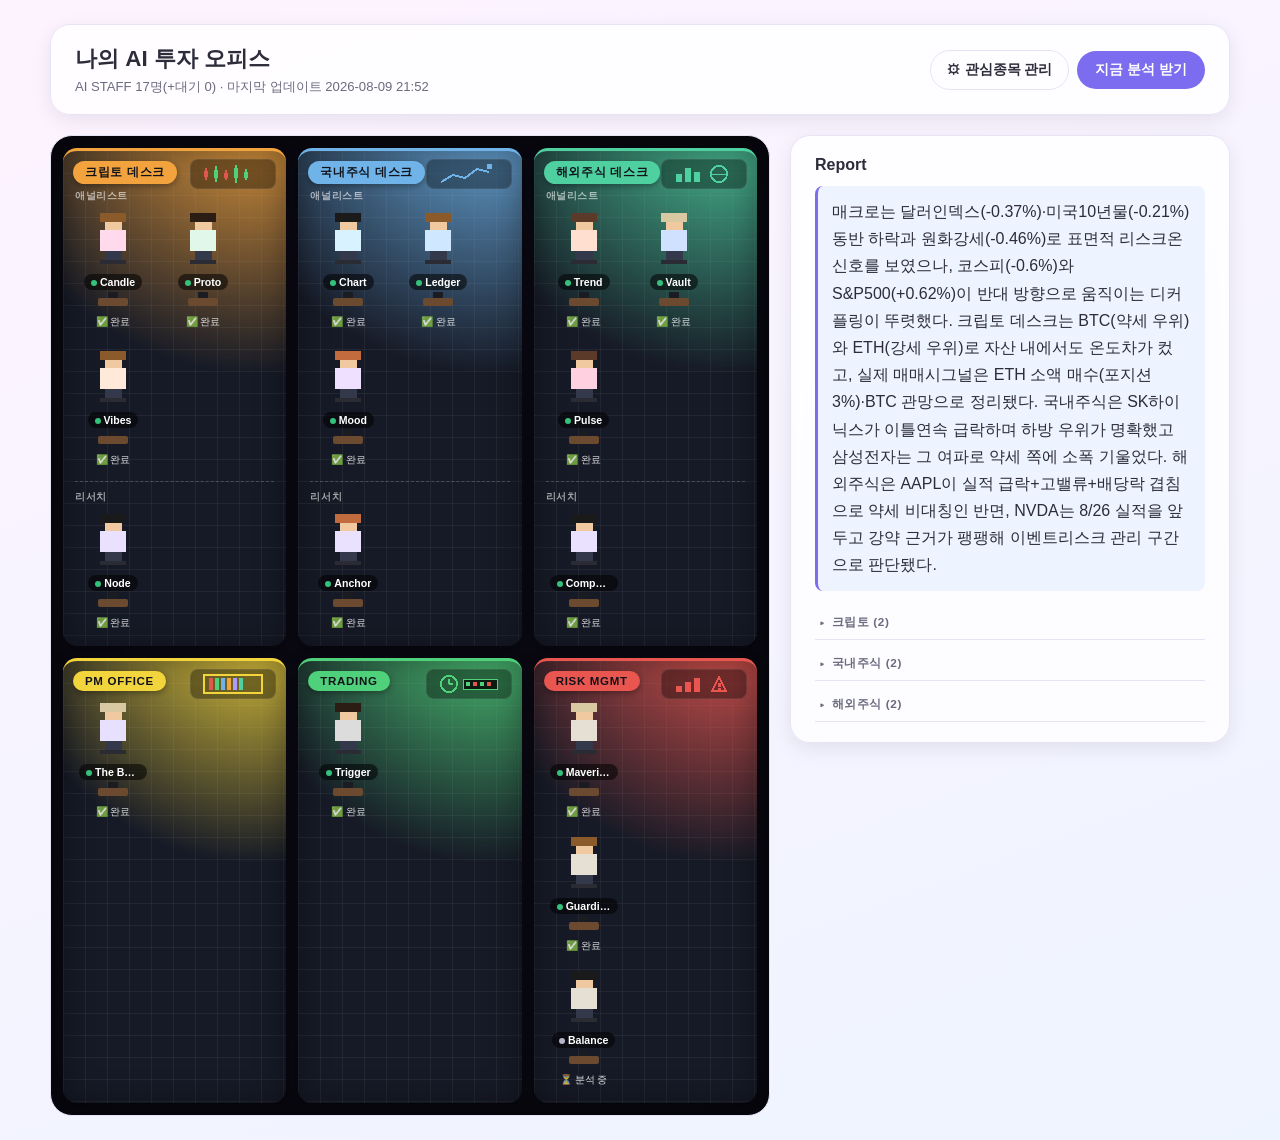
==== commit 1d871383: "fix: 종목카드는 리서치종합만, 모달은 문장별 불릿 대신 문단으로 - office_data.py: 종목카드 매칭 대상을 애널리스트 3명 전원에서 데스크   리서치종합(Node/A" ====
--- a/office/index.html
+++ b/office/index.html
@@ -349,7 +349,7 @@
 </div>
 
 <script>
-  window.__OFFICE_DATA__ = {"title": "나의 AI 투자 오피스", "generatedAt": "2026-08-09 21:42", "employees": [{"id": "candle", "name": "Candle", "role": "암호화폐 기술적 분석", "emoji": "🕯️", "color": "#ffd9ec", "team": "크립토", "subteam": "ANALYSTS", "status": "done", "statusText": "리포트 작성 완료", "fullText": "BTC: 업비트91,301,000원(-0.05%)/바이빗64,948.7USDT(-0.07%). MA5<MA20<MA60 역배열. MA20대비-1.39%,MA60대비-2.83%이격. RSI14 26.82(과매도). 8월계절적약세, Fed완화기대축소, ETF주간유입 7월고점대비83%감소와 맞물려 박스권.\nETH: 업비트2,702,000원(+0.3%)/바이빗1,922.28USDT(+0.1%). MA5<MA20>MA60 전환기. MA20대비-0.92%,MA60대비+2.17%. RSI14 32.04(과매도근접)."}, {"id": "proto", "name": "Proto", "role": "암호화폐 펀더멘털", "emoji": "🧬", "color": "#e0f7e9", "team": "크립토", "subteam": "ANALYSTS", "status": "done", "statusText": "리포트 작성 완료", "fullText": "BTC: 유통량95.5%, 언락리스크없음. 8월ETF순유입재개(3거래일$626M,이후5일연속총8.5억달러), 단 연초누적44.4억달러순유출.\nETH: 유통량상한없음,29~32%스테이킹락업. DeFiTVL418.4억달러(+7.8%,30일) 견조하나 DEX거래량-36.1%급감. 8월ETF유입재개."}, {"id": "vibes", "name": "Vibes", "role": "암호화폐 뉴스·심리", "emoji": "🌊", "color": "#ffe9d9", "team": "크립토", "subteam": "ANALYSTS", "status": "done", "statusText": "리포트 작성 완료", "fullText": "BTC: 8/8 BIP-110소프트포크실패로 소수체인분리(영향제한적). ETF순유입반전되나 연초누적정점대비16만BTC+순유출지속.\nETH: Glamsterdam업그레이드진행, BitMine ETH100만개+매집(공급4.3%+), Grayscale스테이킹ETF신청수정.\n리스크온오프: DXY-0.37%,원화강세는 위험선호,KOSPI-0.6%는반대. BTC/ETH RSI과매도+역배열로 매크로신호와 크립토자체모멘텀 괴리."}, {"id": "node", "name": "Node", "role": "크립토 리서치 종합", "emoji": "🧑‍🔬", "color": "#eae1ff", "team": "크립토", "subteam": "RESEARCH", "status": "done", "statusText": "리포트 작성 완료", "fullText": "BTC: 약세쪽근거가 더견고(확정된하락추세 vs 검증중인초기반전조짐). 비대칭 약세쪽소폭우위. 지켜볼점: ETF연속유입으로 연초누적갭좁혀지는지, MA5의MA20상향돌파여부.\nETH: 강세쪽근거품질·개수우위(이벤트+매크로+온체인 세갈래fact교차: BitMine매집,Glamsterdam,ETF유입,TVL+7.8%,매도압력낮음). 단 DEX거래량급감은 구조적경고음."}, {"id": "chart", "name": "Chart", "role": "국내주식 기술적 분석", "emoji": "📈", "color": "#d9f2ff", "team": "국내주식", "subteam": "ANALYSTS", "status": "done", "statusText": "리포트 작성 완료", "fullText": "삼성전자: 231,000원(+0.22%). 역배열,MA20대비-6.84%이격. RSI46.73(중립).\nSK하이닉스: 1,422,000원(-4.88%). 역배열,MA20대비-17.58%큰이격. 5일신저가,2일연속급락. RSI40.35. 메모리업사이클둔화우려로 아시아메모리주동반급락."}, {"id": "ledger", "name": "Ledger", "role": "국내주식 펀더멘털", "emoji": "📒", "color": "#cfe8ff", "team": "국내주식", "subteam": "ANALYSTS", "status": "done", "statusText": "리포트 작성 완료", "fullText": "삼성전자: PER18.67배/PBR3.21배(중간). 2Q매출171.5조/영업이익89.5조 역대최대.\nSK하이닉스: PER13.74배(저)/PBR6.13배(높음). 영업이익률76%,추정ROE약96%. 저평가라기보다 고수익성국면반영. 밸류에이션-가격모멘텀괴리유의."}, {"id": "mood", "name": "Mood", "role": "국내주식 뉴스·심리", "emoji": "🌙", "color": "#f0e0ff", "team": "국내주식", "subteam": "ANALYSTS", "status": "done", "statusText": "리포트 작성 완료", "fullText": "SK하이닉스: 이틀연속급락. HBM생산확대속도조절+엔비디아루빈생산량하향 겹치며 AI반도체수요둔화루머(미확인,논란단계). 실적컨센서스는 악화안됨.\n구조적리스크: 4대반도체관련종목 코스피시총비중60%육박.\n수급: 외국인8,633억순매도(반도체집중), 기관5,790억순매수.\n리스크온오프: 코스피-0.6%(리스크오프) vs 원화강세(리스크온) 혼조, 결론 리스크오프에가까운혼조."}, {"id": "anchor", "name": "Anchor", "role": "국내주식 리서치 종합", "emoji": "⚓", "color": "#eae1ff", "team": "국내주식", "subteam": "RESEARCH", "status": "done", "statusText": "리포트 작성 완료", "fullText": "삼성전자: 약세쪽으로약간기움. 하방(가격모멘텀+수급+지수구조)이 상방(펀더멘털견조)보다 다각적.\nSK하이닉스: 하방이명확히우위. 실적은견고하나가격이크게괴리, 애널리스트3명모두하방방향에서공통지적. 단루머가 미확인이라 일방적추세단정은이름."}, {"id": "trend", "name": "Trend", "role": "해외주식 기술적 분석", "emoji": "📊", "color": "#ffe0d0", "team": "해외주식", "subteam": "ANALYSTS", "status": "done", "statusText": "리포트 작성 완료", "fullText": "AAPL: 313.33달러(+0.29%). 전환기/혼조,MA20대비-3.12%할인. RSI40.82(중립~약세), 경미한다이버전스소지.\nNVDA: 223.96달러(+2.27%). 전환기/혼조,MA20대비+8.29%단기과열신호. RSI65.61(과매수근접)."}, {"id": "vault", "name": "Vault", "role": "해외주식 펀더멘털", "emoji": "🏦", "color": "#d0e0ff", "team": "해외주식", "subteam": "ANALYSTS", "status": "done", "statusText": "리포트 작성 완료", "fullText": "AAPL: PER35.97배/PBR42.57배(고). 미10년물금리소폭상승으로밸류에이션부담. 52주고점대비-9.1%. 7/30실적 매출+16%YoY, 서비스매출하회+마진가이던스우려로-6.65%급락후안정화.\nNVDA: PER34.24배(3년평균대비낮은편)/PBR27.75배. 52주고점대비-5.3%(신고가근접). 8/26실적예정."}, {"id": "pulse", "name": "Pulse", "role": "해외주식 뉴스·심리", "emoji": "💓", "color": "#ffd0e0", "team": "해외주식", "subteam": "ANALYSTS", "status": "done", "statusText": "리포트 작성 완료", "fullText": "AAPL: EPS2.02(컨센2.09하회, 실제로는미스), 서비스매출부진+마진가이던스우려로급락. 8/10배당락예정.\nNVDA: 7월말반도체섹터1조달러+셀오프후AI수요기대로반등. AI인프라2500억달러파이낸싱딜재무노출우려(미확인루머). 8/26실적핵심바이너리이벤트.\n리스크온오프: S&P500+0.62%(사상최고),US10Y-0.21%,DXY-0.37% 3지표모두리스크온일치. 배경: 7월고용예상외감소로 긴축유보기대.\n군중심리결론: 표면적리스크온+잠재적과열경계공존. 7월말셀오프가1~2주만에완전히되돌려짐,8/26실적바이너리이벤트앞두고낙관선반영."}, {"id": "compass", "name": "Compass", "role": "해외주식 리서치 종합", "emoji": "🧭", "color": "#eae1ff", "team": "해외주식", "subteam": "RESEARCH", "status": "done", "statusText": "리포트 작성 완료", "fullText": "AAPL: 약세쪽비대칭. 약세근거(실적급락+20일선아래+고밸류+배당락)는 3명모두겹치는fact, 강세는 저가매력정도의해석위주.\nNVDA: 강세/약세 근거품질 팽팽, 판단근거부족에가까움. 무게중심이 8/26실적발표일로쏠림. 이벤트리스크관리구간으로판단."}, {"id": "trigger", "name": "Trigger", "role": "매매 시그널 생성 (Execution Specialist)", "emoji": "🎯", "color": "#dcdcdc", "team": "TRADING", "subteam": null, "status": "done", "statusText": "리포트 작성 완료", "fullText": "BTC: 관망, 포지션0%. MA5<MA20<MA60 역배열로 하방 목표가(지지선) 산출 불가해 손익비 계산 불가.\nETH: 매수. 진입가2,702,000원/목표가2,727,000원(MA20)/손절가2,699,200원(MA5)/포지션3%/손익비≈8.9. DEX거래량-36.1%급감을 반영해 포지션을 5%가 아닌 3%로 산정."}, {"id": "maverick", "name": "Maverick", "role": "공격적 리스크 검토 (Aggressive Risk)", "emoji": "🦉", "color": "#e6e0d4", "team": "RISK MGMT", "subteam": null, "status": "done", "statusText": "리포트 작성 완료", "fullText": "ETH 포지션5% 상향 주장(강세 비대칭 논거 반영). BTC는 관망에 이견없음."}, {"id": "guardian", "name": "Guardian", "role": "보수적 리스크 검토 (Conservative Risk)", "emoji": "🛡️", "color": "#e6e0d4", "team": "RISK MGMT", "subteam": null, "status": "done", "statusText": "리포트 작성 완료", "fullText": "ETH 손절거리 타이트, 휘핑위험 우려로 포지션 확대에 신중 견해. BTC는 관망에 이견없음."}, {"id": "balance", "name": "Balance", "role": "중립 리스크 검토 (Neutral Risk)", "emoji": "⚖️", "color": "#e6e0d4", "team": "RISK MGMT", "subteam": null, "status": "pending", "statusText": "대기 중", "fullText": "아직 작성된 분석이 없습니다."}, {"id": "chief-strategist", "name": "The Boss", "role": "종합 리포트 작성 (포트폴리오 매니저)", "emoji": "🧑‍💼", "color": "#e8e0ff", "team": "PM", "subteam": null, "status": "done", "statusText": "리포트 작성 완료", "fullText": "매크로는 달러인덱스(-0.37%)·미국10년물(-0.21%) 동반 하락과 원화강세(-0.46%)로 표면적 리스크온 신호를 보였으나, 코스피(-0.6%)와 S&P500(+0.62%)이 반대 방향으로 움직이는 디커플링이 뚜렷했다. 크립토 데스크는 BTC(약세 우위)와 ETH(강세 우위)로 자산 내에서도 온도차가 컸고, 실제 매매시그널은 ETH 소액 매수(포지션3%)·BTC 관망으로 정리됐다. 국내주식은 SK하이닉스가 이틀연속 급락하며 하방 우위가 명확했고 삼성전자는 그 여파로 약세 쪽에 소폭 기울었다. 해외주식은 AAPL이 실적 급락+고밸류+배당락 겹침으로 약세 비대칭인 반면, NVDA는 8/26 실적을 앞두고 강약 근거가 팽팽해 이벤트리스크 관리 구간으로 판단됐다.\n\n- **지수 디커플링(공통 관찰)**: 코스피(-0.6%)와 S&P500(+0.62%)이 반대로 움직였고, 원화강세(-0.46%)·DXY하락(-0.37%)이라는 표면적 리스크온 신호에도 크립토(BTC RSI과매도+역배열)와 국내주식(외국인 반도체 순매도, 코스피 리스크오프) 양쪽에서 매크로 신호와 자산 자체 모멘텀이 어긋나는 괴리가 동시에 나타났다.\n- **반도체 밸류체인 공통 이슈**: SK하이닉스 급락(-4.88%, 2일연속)이 AI반도체 수요둔화 루머(미확인)와 겹치며 코스피 4대반도체 시총비중 60%육박이라는 구조적 리스크로 확대될 소지가 있고, 삼성전자 약세 쏠림도 이 여파를 받는 개별 데스크 고유 이슈로 구분된다.\n- 크립토: BTC RSI14 26.82 과매도+역배열 지속, ETF 연초누적 순유출(44.4억달러) 미해소, ETH는 DEX거래량 -36.1% 구조적 경고음.\n- 국내주식: SK하이닉스 MA20대비-17.58% 큰 이격+5일신저가, 밸류에이션(저PER)과 가격모멘텀(급락) 간 괴리, HBM/루빈 루머의 미확인 상태.\n- 해외주식: AAPL 서비스매출 부진+마진가이던스 우려+8/10 배당락, NVDA MA20대비+8.29% 단기과열+RSI65.61 과매수근접, 양사 공통으로 미국10년물 금리 소폭상승에 따른 고PER 밸류에이션 부담(Vault 지적)과 8/26 NVDA 실적 바이너리 이벤트 대기.\n\n- **크립토**: Node가 짚은 대로 BTC는 ETF 연속유입이 연초누적 순유출 갭을 얼마나 좁히는지, MA5의 MA20 상향돌파 여부가 관찰 포인트다. ETH는 강세 비대칭 구도의 핵심 축인 BitMine 등 기관 매집·스테이킹 흐름이 지속되는지, DEX거래량 급감이라는 구조적 경고음이 완화되는지 지켜볼 필요가 있다.\n- **국내주식**: Anchor가 지적한 대로 SK하이닉스의 HBM/루빈 생산량 조정 루머가 확인·해소되는 방향을 지켜볼 필요가 있고, 삼성전자는 견조한 펀더멘털과 수급·모멘텀 약세가 언제 어느 쪽으로 정리되는지가 관찰 포인트다.\n- **해외주식**: Compass가 제시한 AAPL의 실적급락+고밸류+배당락 겹침이 추가 하방으로 이어지는지, NVDA는 8/26 실적이 팽팽한 강약 균형을 어느 쪽으로 기울이는 스윙팩터가 될지 관찰이 필요하다."}], "summary": "매크로는 달러인덱스(-0.37%)·미국10년물(-0.21%) 동반 하락과 원화강세(-0.46%)로 표면적 리스크온 신호를 보였으나, 코스피(-0.6%)와 S&P500(+0.62%)이 반대 방향으로 움직이는 디커플링이 뚜렷했다. 크립토 데스크는 BTC(약세 우위)와 ETH(강세 우위)로 자산 내에서도 온도차가 컸고, 실제 매매시그널은 ETH 소액 매수(포지션3%)·BTC 관망으로 정리됐다. 국내주식은 SK하이닉스가 이틀연속 급락하며 하방 우위가 명확했고 삼성전자는 그 여파로 약세 쪽에 소폭 기울었다. 해외주식은 AAPL이 실적 급락+고밸류+배당락 겹침으로 약세 비대칭인 반면, NVDA는 8/26 실적을 앞두고 강약 근거가 팽팽해 이벤트리스크 관리 구간으로 판단됐다.", "watchlistGroups": [{"category": "크립토", "items": [{"key": "BTC", "label": "BTC", "notes": [{"name": "Candle", "emoji": "🕯️", "text": "BTC: 업비트91,301,000원(-0.05%)/바이빗64,948.7USDT(-0.07%). MA5<MA20<MA60 역배열. MA20대비-1.39%,MA60대비-2.83%이격. RSI14 26.82(과매도). 8월계절적약세, Fed완화기대축소, ETF주간유입 7월고점대비83%감소와 맞물려 박스권."}, {"name": "Proto", "emoji": "🧬", "text": "BTC: 유통량95.5%, 언락리스크없음. 8월ETF순유입재개(3거래일$626M,이후5일연속총8.5억달러), 단 연초누적44.4억달러순유출."}, {"name": "Vibes", "emoji": "🌊", "text": "BTC: 8/8 BIP-110소프트포크실패로 소수체인분리(영향제한적). ETF순유입반전되나 연초누적정점대비16만BTC+순유출지속."}, {"name": "Node", "emoji": "🧑‍🔬", "text": "BTC: 약세쪽근거가 더견고(확정된하락추세 vs 검증중인초기반전조짐). 비대칭 약세쪽소폭우위. 지켜볼점: ETF연속유입으로 연초누적갭좁혀지는지, MA5의MA20상향돌파여부."}]}, {"key": "ETH", "label": "ETH", "notes": [{"name": "Candle", "emoji": "🕯️", "text": "ETH: 업비트2,702,000원(+0.3%)/바이빗1,922.28USDT(+0.1%). MA5<MA20>MA60 전환기. MA20대비-0.92%,MA60대비+2.17%. RSI14 32.04(과매도근접)."}, {"name": "Proto", "emoji": "🧬", "text": "ETH: 유통량상한없음,29~32%스테이킹락업. DeFiTVL418.4억달러(+7.8%,30일) 견조하나 DEX거래량-36.1%급감. 8월ETF유입재개."}, {"name": "Vibes", "emoji": "🌊", "text": "ETH: Glamsterdam업그레이드진행, BitMine ETH100만개+매집(공급4.3%+), Grayscale스테이킹ETF신청수정."}, {"name": "Node", "emoji": "🧑‍🔬", "text": "ETH: 강세쪽근거품질·개수우위(이벤트+매크로+온체인 세갈래fact교차: BitMine매집,Glamsterdam,ETF유입,TVL+7.8%,매도압력낮음). 단 DEX거래량급감은 구조적경고음."}]}]}, {"category": "국내주식", "items": [{"key": "삼성전자", "label": "삼성전자", "notes": [{"name": "Chart", "emoji": "📈", "text": "삼성전자: 231,000원(+0.22%). 역배열,MA20대비-6.84%이격. RSI46.73(중립)."}, {"name": "Ledger", "emoji": "📒", "text": "삼성전자: PER18.67배/PBR3.21배(중간). 2Q매출171.5조/영업이익89.5조 역대최대."}, {"name": "Anchor", "emoji": "⚓", "text": "삼성전자: 약세쪽으로약간기움. 하방(가격모멘텀+수급+지수구조)이 상방(펀더멘털견조)보다 다각적."}]}, {"key": "SK하이닉스", "label": "SK하이닉스", "notes": [{"name": "Chart", "emoji": "📈", "text": "SK하이닉스: 1,422,000원(-4.88%). 역배열,MA20대비-17.58%큰이격. 5일신저가,2일연속급락. RSI40.35. 메모리업사이클둔화우려로 아시아메모리주동반급락."}, {"name": "Ledger", "emoji": "📒", "text": "SK하이닉스: PER13.74배(저)/PBR6.13배(높음). 영업이익률76%,추정ROE약96%. 저평가라기보다 고수익성국면반영. 밸류에이션-가격모멘텀괴리유의."}, {"name": "Mood", "emoji": "🌙", "text": "SK하이닉스: 이틀연속급락. HBM생산확대속도조절+엔비디아루빈생산량하향 겹치며 AI반도체수요둔화루머(미확인,논란단계). 실적컨센서스는 악화안됨."}, {"name": "Anchor", "emoji": "⚓", "text": "SK하이닉스: 하방이명확히우위. 실적은견고하나가격이크게괴리, 애널리스트3명모두하방방향에서공통지적. 단루머가 미확인이라 일방적추세단정은이름."}]}]}, {"category": "해외주식", "items": [{"key": "AAPL", "label": "Apple (AAPL)", "notes": [{"name": "Trend", "emoji": "📊", "text": "AAPL: 313.33달러(+0.29%). 전환기/혼조,MA20대비-3.12%할인. RSI40.82(중립~약세), 경미한다이버전스소지."}, {"name": "Vault", "emoji": "🏦", "text": "AAPL: PER35.97배/PBR42.57배(고). 미10년물금리소폭상승으로밸류에이션부담. 52주고점대비-9.1%. 7/30실적 매출+16%YoY, 서비스매출하회+마진가이던스우려로-6.65%급락후안정화."}, {"name": "Pulse", "emoji": "💓", "text": "AAPL: EPS2.02(컨센2.09하회, 실제로는미스), 서비스매출부진+마진가이던스우려로급락. 8/10배당락예정."}, {"name": "Compass", "emoji": "🧭", "text": "AAPL: 약세쪽비대칭. 약세근거(실적급락+20일선아래+고밸류+배당락)는 3명모두겹치는fact, 강세는 저가매력정도의해석위주."}]}, {"key": "NVDA", "label": "NVIDIA (NVDA)", "notes": [{"name": "Trend", "emoji": "📊", "text": "NVDA: 223.96달러(+2.27%). 전환기/혼조,MA20대비+8.29%단기과열신호. RSI65.61(과매수근접)."}, {"name": "Vault", "emoji": "🏦", "text": "NVDA: PER34.24배(3년평균대비낮은편)/PBR27.75배. 52주고점대비-5.3%(신고가근접). 8/26실적예정."}, {"name": "Pulse", "emoji": "💓", "text": "NVDA: 7월말반도체섹터1조달러+셀오프후AI수요기대로반등. AI인프라2500억달러파이낸싱딜재무노출우려(미확인루머). 8/26실적핵심바이너리이벤트."}, {"name": "Compass", "emoji": "🧭", "text": "NVDA: 강세/약세 근거품질 팽팽, 판단근거부족에가까움. 무게중심이 8/26실적발표일로쏠림. 이벤트리스크관리구간으로판단."}]}]}]};
+  window.__OFFICE_DATA__ = {"title": "나의 AI 투자 오피스", "generatedAt": "2026-08-09 21:52", "employees": [{"id": "candle", "name": "Candle", "role": "암호화폐 기술적 분석", "emoji": "🕯️", "color": "#ffd9ec", "team": "크립토", "subteam": "ANALYSTS", "status": "done", "statusText": "리포트 작성 완료", "fullText": "BTC: 업비트91,301,000원(-0.05%)/바이빗64,948.7USDT(-0.07%). MA5<MA20<MA60 역배열. MA20대비-1.39%,MA60대비-2.83%이격. RSI14 26.82(과매도). 8월계절적약세, Fed완화기대축소, ETF주간유입 7월고점대비83%감소와 맞물려 박스권.\nETH: 업비트2,702,000원(+0.3%)/바이빗1,922.28USDT(+0.1%). MA5<MA20>MA60 전환기. MA20대비-0.92%,MA60대비+2.17%. RSI14 32.04(과매도근접)."}, {"id": "proto", "name": "Proto", "role": "암호화폐 펀더멘털", "emoji": "🧬", "color": "#e0f7e9", "team": "크립토", "subteam": "ANALYSTS", "status": "done", "statusText": "리포트 작성 완료", "fullText": "BTC: 유통량95.5%, 언락리스크없음. 8월ETF순유입재개(3거래일$626M,이후5일연속총8.5억달러), 단 연초누적44.4억달러순유출.\nETH: 유통량상한없음,29~32%스테이킹락업. DeFiTVL418.4억달러(+7.8%,30일) 견조하나 DEX거래량-36.1%급감. 8월ETF유입재개."}, {"id": "vibes", "name": "Vibes", "role": "암호화폐 뉴스·심리", "emoji": "🌊", "color": "#ffe9d9", "team": "크립토", "subteam": "ANALYSTS", "status": "done", "statusText": "리포트 작성 완료", "fullText": "BTC: 8/8 BIP-110소프트포크실패로 소수체인분리(영향제한적). ETF순유입반전되나 연초누적정점대비16만BTC+순유출지속.\nETH: Glamsterdam업그레이드진행, BitMine ETH100만개+매집(공급4.3%+), Grayscale스테이킹ETF신청수정.\n리스크온오프: DXY-0.37%,원화강세는 위험선호,KOSPI-0.6%는반대. BTC/ETH RSI과매도+역배열로 매크로신호와 크립토자체모멘텀 괴리."}, {"id": "node", "name": "Node", "role": "크립토 리서치 종합", "emoji": "🧑‍🔬", "color": "#eae1ff", "team": "크립토", "subteam": "RESEARCH", "status": "done", "statusText": "리포트 작성 완료", "fullText": "BTC: 약세쪽근거가 더견고(확정된하락추세 vs 검증중인초기반전조짐). 비대칭 약세쪽소폭우위. 지켜볼점: ETF연속유입으로 연초누적갭좁혀지는지, MA5의MA20상향돌파여부.\nETH: 강세쪽근거품질·개수우위(이벤트+매크로+온체인 세갈래fact교차: BitMine매집,Glamsterdam,ETF유입,TVL+7.8%,매도압력낮음). 단 DEX거래량급감은 구조적경고음."}, {"id": "chart", "name": "Chart", "role": "국내주식 기술적 분석", "emoji": "📈", "color": "#d9f2ff", "team": "국내주식", "subteam": "ANALYSTS", "status": "done", "statusText": "리포트 작성 완료", "fullText": "삼성전자: 231,000원(+0.22%). 역배열,MA20대비-6.84%이격. RSI46.73(중립).\nSK하이닉스: 1,422,000원(-4.88%). 역배열,MA20대비-17.58%큰이격. 5일신저가,2일연속급락. RSI40.35. 메모리업사이클둔화우려로 아시아메모리주동반급락."}, {"id": "ledger", "name": "Ledger", "role": "국내주식 펀더멘털", "emoji": "📒", "color": "#cfe8ff", "team": "국내주식", "subteam": "ANALYSTS", "status": "done", "statusText": "리포트 작성 완료", "fullText": "삼성전자: PER18.67배/PBR3.21배(중간). 2Q매출171.5조/영업이익89.5조 역대최대.\nSK하이닉스: PER13.74배(저)/PBR6.13배(높음). 영업이익률76%,추정ROE약96%. 저평가라기보다 고수익성국면반영. 밸류에이션-가격모멘텀괴리유의."}, {"id": "mood", "name": "Mood", "role": "국내주식 뉴스·심리", "emoji": "🌙", "color": "#f0e0ff", "team": "국내주식", "subteam": "ANALYSTS", "status": "done", "statusText": "리포트 작성 완료", "fullText": "SK하이닉스: 이틀연속급락. HBM생산확대속도조절+엔비디아루빈생산량하향 겹치며 AI반도체수요둔화루머(미확인,논란단계). 실적컨센서스는 악화안됨.\n구조적리스크: 4대반도체관련종목 코스피시총비중60%육박.\n수급: 외국인8,633억순매도(반도체집중), 기관5,790억순매수.\n리스크온오프: 코스피-0.6%(리스크오프) vs 원화강세(리스크온) 혼조, 결론 리스크오프에가까운혼조."}, {"id": "anchor", "name": "Anchor", "role": "국내주식 리서치 종합", "emoji": "⚓", "color": "#eae1ff", "team": "국내주식", "subteam": "RESEARCH", "status": "done", "statusText": "리포트 작성 완료", "fullText": "삼성전자: 약세쪽으로약간기움. 하방(가격모멘텀+수급+지수구조)이 상방(펀더멘털견조)보다 다각적.\nSK하이닉스: 하방이명확히우위. 실적은견고하나가격이크게괴리, 애널리스트3명모두하방방향에서공통지적. 단루머가 미확인이라 일방적추세단정은이름."}, {"id": "trend", "name": "Trend", "role": "해외주식 기술적 분석", "emoji": "📊", "color": "#ffe0d0", "team": "해외주식", "subteam": "ANALYSTS", "status": "done", "statusText": "리포트 작성 완료", "fullText": "AAPL: 313.33달러(+0.29%). 전환기/혼조,MA20대비-3.12%할인. RSI40.82(중립~약세), 경미한다이버전스소지.\nNVDA: 223.96달러(+2.27%). 전환기/혼조,MA20대비+8.29%단기과열신호. RSI65.61(과매수근접)."}, {"id": "vault", "name": "Vault", "role": "해외주식 펀더멘털", "emoji": "🏦", "color": "#d0e0ff", "team": "해외주식", "subteam": "ANALYSTS", "status": "done", "statusText": "리포트 작성 완료", "fullText": "AAPL: PER35.97배/PBR42.57배(고). 미10년물금리소폭상승으로밸류에이션부담. 52주고점대비-9.1%. 7/30실적 매출+16%YoY, 서비스매출하회+마진가이던스우려로-6.65%급락후안정화.\nNVDA: PER34.24배(3년평균대비낮은편)/PBR27.75배. 52주고점대비-5.3%(신고가근접). 8/26실적예정."}, {"id": "pulse", "name": "Pulse", "role": "해외주식 뉴스·심리", "emoji": "💓", "color": "#ffd0e0", "team": "해외주식", "subteam": "ANALYSTS", "status": "done", "statusText": "리포트 작성 완료", "fullText": "AAPL: EPS2.02(컨센2.09하회, 실제로는미스), 서비스매출부진+마진가이던스우려로급락. 8/10배당락예정.\nNVDA: 7월말반도체섹터1조달러+셀오프후AI수요기대로반등. AI인프라2500억달러파이낸싱딜재무노출우려(미확인루머). 8/26실적핵심바이너리이벤트.\n리스크온오프: S&P500+0.62%(사상최고),US10Y-0.21%,DXY-0.37% 3지표모두리스크온일치. 배경: 7월고용예상외감소로 긴축유보기대.\n군중심리결론: 표면적리스크온+잠재적과열경계공존. 7월말셀오프가1~2주만에완전히되돌려짐,8/26실적바이너리이벤트앞두고낙관선반영."}, {"id": "compass", "name": "Compass", "role": "해외주식 리서치 종합", "emoji": "🧭", "color": "#eae1ff", "team": "해외주식", "subteam": "RESEARCH", "status": "done", "statusText": "리포트 작성 완료", "fullText": "AAPL: 약세쪽비대칭. 약세근거(실적급락+20일선아래+고밸류+배당락)는 3명모두겹치는fact, 강세는 저가매력정도의해석위주.\nNVDA: 강세/약세 근거품질 팽팽, 판단근거부족에가까움. 무게중심이 8/26실적발표일로쏠림. 이벤트리스크관리구간으로판단."}, {"id": "trigger", "name": "Trigger", "role": "매매 시그널 생성 (Execution Specialist)", "emoji": "🎯", "color": "#dcdcdc", "team": "TRADING", "subteam": null, "status": "done", "statusText": "리포트 작성 완료", "fullText": "BTC: 관망, 포지션0%. MA5<MA20<MA60 역배열로 하방 목표가(지지선) 산출 불가해 손익비 계산 불가.\nETH: 매수. 진입가2,702,000원/목표가2,727,000원(MA20)/손절가2,699,200원(MA5)/포지션3%/손익비≈8.9. DEX거래량-36.1%급감을 반영해 포지션을 5%가 아닌 3%로 산정."}, {"id": "maverick", "name": "Maverick", "role": "공격적 리스크 검토 (Aggressive Risk)", "emoji": "🦉", "color": "#e6e0d4", "team": "RISK MGMT", "subteam": null, "status": "done", "statusText": "리포트 작성 완료", "fullText": "ETH 포지션5% 상향 주장(강세 비대칭 논거 반영). BTC는 관망에 이견없음."}, {"id": "guardian", "name": "Guardian", "role": "보수적 리스크 검토 (Conservative Risk)", "emoji": "🛡️", "color": "#e6e0d4", "team": "RISK MGMT", "subteam": null, "status": "done", "statusText": "리포트 작성 완료", "fullText": "ETH 손절거리 타이트, 휘핑위험 우려로 포지션 확대에 신중 견해. BTC는 관망에 이견없음."}, {"id": "balance", "name": "Balance", "role": "중립 리스크 검토 (Neutral Risk)", "emoji": "⚖️", "color": "#e6e0d4", "team": "RISK MGMT", "subteam": null, "status": "pending", "statusText": "대기 중", "fullText": "아직 작성된 분석이 없습니다."}, {"id": "chief-strategist", "name": "The Boss", "role": "종합 리포트 작성 (포트폴리오 매니저)", "emoji": "🧑‍💼", "color": "#e8e0ff", "team": "PM", "subteam": null, "status": "done", "statusText": "리포트 작성 완료", "fullText": "매크로는 달러인덱스(-0.37%)·미국10년물(-0.21%) 동반 하락과 원화강세(-0.46%)로 표면적 리스크온 신호를 보였으나, 코스피(-0.6%)와 S&P500(+0.62%)이 반대 방향으로 움직이는 디커플링이 뚜렷했다. 크립토 데스크는 BTC(약세 우위)와 ETH(강세 우위)로 자산 내에서도 온도차가 컸고, 실제 매매시그널은 ETH 소액 매수(포지션3%)·BTC 관망으로 정리됐다. 국내주식은 SK하이닉스가 이틀연속 급락하며 하방 우위가 명확했고 삼성전자는 그 여파로 약세 쪽에 소폭 기울었다. 해외주식은 AAPL이 실적 급락+고밸류+배당락 겹침으로 약세 비대칭인 반면, NVDA는 8/26 실적을 앞두고 강약 근거가 팽팽해 이벤트리스크 관리 구간으로 판단됐다.\n\n- **지수 디커플링(공통 관찰)**: 코스피(-0.6%)와 S&P500(+0.62%)이 반대로 움직였고, 원화강세(-0.46%)·DXY하락(-0.37%)이라는 표면적 리스크온 신호에도 크립토(BTC RSI과매도+역배열)와 국내주식(외국인 반도체 순매도, 코스피 리스크오프) 양쪽에서 매크로 신호와 자산 자체 모멘텀이 어긋나는 괴리가 동시에 나타났다.\n- **반도체 밸류체인 공통 이슈**: SK하이닉스 급락(-4.88%, 2일연속)이 AI반도체 수요둔화 루머(미확인)와 겹치며 코스피 4대반도체 시총비중 60%육박이라는 구조적 리스크로 확대될 소지가 있고, 삼성전자 약세 쏠림도 이 여파를 받는 개별 데스크 고유 이슈로 구분된다.\n- 크립토: BTC RSI14 26.82 과매도+역배열 지속, ETF 연초누적 순유출(44.4억달러) 미해소, ETH는 DEX거래량 -36.1% 구조적 경고음.\n- 국내주식: SK하이닉스 MA20대비-17.58% 큰 이격+5일신저가, 밸류에이션(저PER)과 가격모멘텀(급락) 간 괴리, HBM/루빈 루머의 미확인 상태.\n- 해외주식: AAPL 서비스매출 부진+마진가이던스 우려+8/10 배당락, NVDA MA20대비+8.29% 단기과열+RSI65.61 과매수근접, 양사 공통으로 미국10년물 금리 소폭상승에 따른 고PER 밸류에이션 부담(Vault 지적)과 8/26 NVDA 실적 바이너리 이벤트 대기.\n\n- **크립토**: Node가 짚은 대로 BTC는 ETF 연속유입이 연초누적 순유출 갭을 얼마나 좁히는지, MA5의 MA20 상향돌파 여부가 관찰 포인트다. ETH는 강세 비대칭 구도의 핵심 축인 BitMine 등 기관 매집·스테이킹 흐름이 지속되는지, DEX거래량 급감이라는 구조적 경고음이 완화되는지 지켜볼 필요가 있다.\n- **국내주식**: Anchor가 지적한 대로 SK하이닉스의 HBM/루빈 생산량 조정 루머가 확인·해소되는 방향을 지켜볼 필요가 있고, 삼성전자는 견조한 펀더멘털과 수급·모멘텀 약세가 언제 어느 쪽으로 정리되는지가 관찰 포인트다.\n- **해외주식**: Compass가 제시한 AAPL의 실적급락+고밸류+배당락 겹침이 추가 하방으로 이어지는지, NVDA는 8/26 실적이 팽팽한 강약 균형을 어느 쪽으로 기울이는 스윙팩터가 될지 관찰이 필요하다."}], "summary": "매크로는 달러인덱스(-0.37%)·미국10년물(-0.21%) 동반 하락과 원화강세(-0.46%)로 표면적 리스크온 신호를 보였으나, 코스피(-0.6%)와 S&P500(+0.62%)이 반대 방향으로 움직이는 디커플링이 뚜렷했다. 크립토 데스크는 BTC(약세 우위)와 ETH(강세 우위)로 자산 내에서도 온도차가 컸고, 실제 매매시그널은 ETH 소액 매수(포지션3%)·BTC 관망으로 정리됐다. 국내주식은 SK하이닉스가 이틀연속 급락하며 하방 우위가 명확했고 삼성전자는 그 여파로 약세 쪽에 소폭 기울었다. 해외주식은 AAPL이 실적 급락+고밸류+배당락 겹침으로 약세 비대칭인 반면, NVDA는 8/26 실적을 앞두고 강약 근거가 팽팽해 이벤트리스크 관리 구간으로 판단됐다.", "watchlistGroups": [{"category": "크립토", "items": [{"key": "BTC", "label": "BTC", "notes": [{"name": "Node", "emoji": "🧑‍🔬", "text": "BTC: 약세쪽근거가 더견고(확정된하락추세 vs 검증중인초기반전조짐). 비대칭 약세쪽소폭우위. 지켜볼점: ETF연속유입으로 연초누적갭좁혀지는지, MA5의MA20상향돌파여부."}]}, {"key": "ETH", "label": "ETH", "notes": [{"name": "Node", "emoji": "🧑‍🔬", "text": "ETH: 강세쪽근거품질·개수우위(이벤트+매크로+온체인 세갈래fact교차: BitMine매집,Glamsterdam,ETF유입,TVL+7.8%,매도압력낮음). 단 DEX거래량급감은 구조적경고음."}]}]}, {"category": "국내주식", "items": [{"key": "삼성전자", "label": "삼성전자", "notes": [{"name": "Anchor", "emoji": "⚓", "text": "삼성전자: 약세쪽으로약간기움. 하방(가격모멘텀+수급+지수구조)이 상방(펀더멘털견조)보다 다각적."}]}, {"key": "SK하이닉스", "label": "SK하이닉스", "notes": [{"name": "Anchor", "emoji": "⚓", "text": "SK하이닉스: 하방이명확히우위. 실적은견고하나가격이크게괴리, 애널리스트3명모두하방방향에서공통지적. 단루머가 미확인이라 일방적추세단정은이름."}]}]}, {"category": "해외주식", "items": [{"key": "AAPL", "label": "Apple (AAPL)", "notes": [{"name": "Compass", "emoji": "🧭", "text": "AAPL: 약세쪽비대칭. 약세근거(실적급락+20일선아래+고밸류+배당락)는 3명모두겹치는fact, 강세는 저가매력정도의해석위주."}]}, {"key": "NVDA", "label": "NVIDIA (NVDA)", "notes": [{"name": "Compass", "emoji": "🧭", "text": "NVDA: 강세/약세 근거품질 팽팽, 판단근거부족에가까움. 무게중심이 8/26실적발표일로쏠림. 이벤트리스크관리구간으로판단."}]}]}]};
 
   const mapEl = document.getElementById('office-map');
   const summaryEl = document.getElementById('summary');
@@ -460,13 +460,9 @@
       if (isHeading) {
         closeList();
         html += `<h4>${render(content)}</h4>`;
-        return;
-      }
-      // 줄바꿈 없이 "종목: ... . 종목: ... ." 식으로 이어진 원문은 문장 단위로 쪼개 리스트로 보여준다.
-      const sentences = content.split(/(?<=[.!?])\s+(?=\S)/).filter(Boolean);
-      if (isBullet || sentences.length > 1) {
+      } else if (isBullet) {
         if (!inList) { html += '<ul>'; inList = true; }
-        sentences.forEach(s => { html += `<li>${render(s)}</li>`; });
+        html += `<li>${render(content)}</li>`;
       } else {
         closeList();
         html += `<p>${render(content)}</p>`;
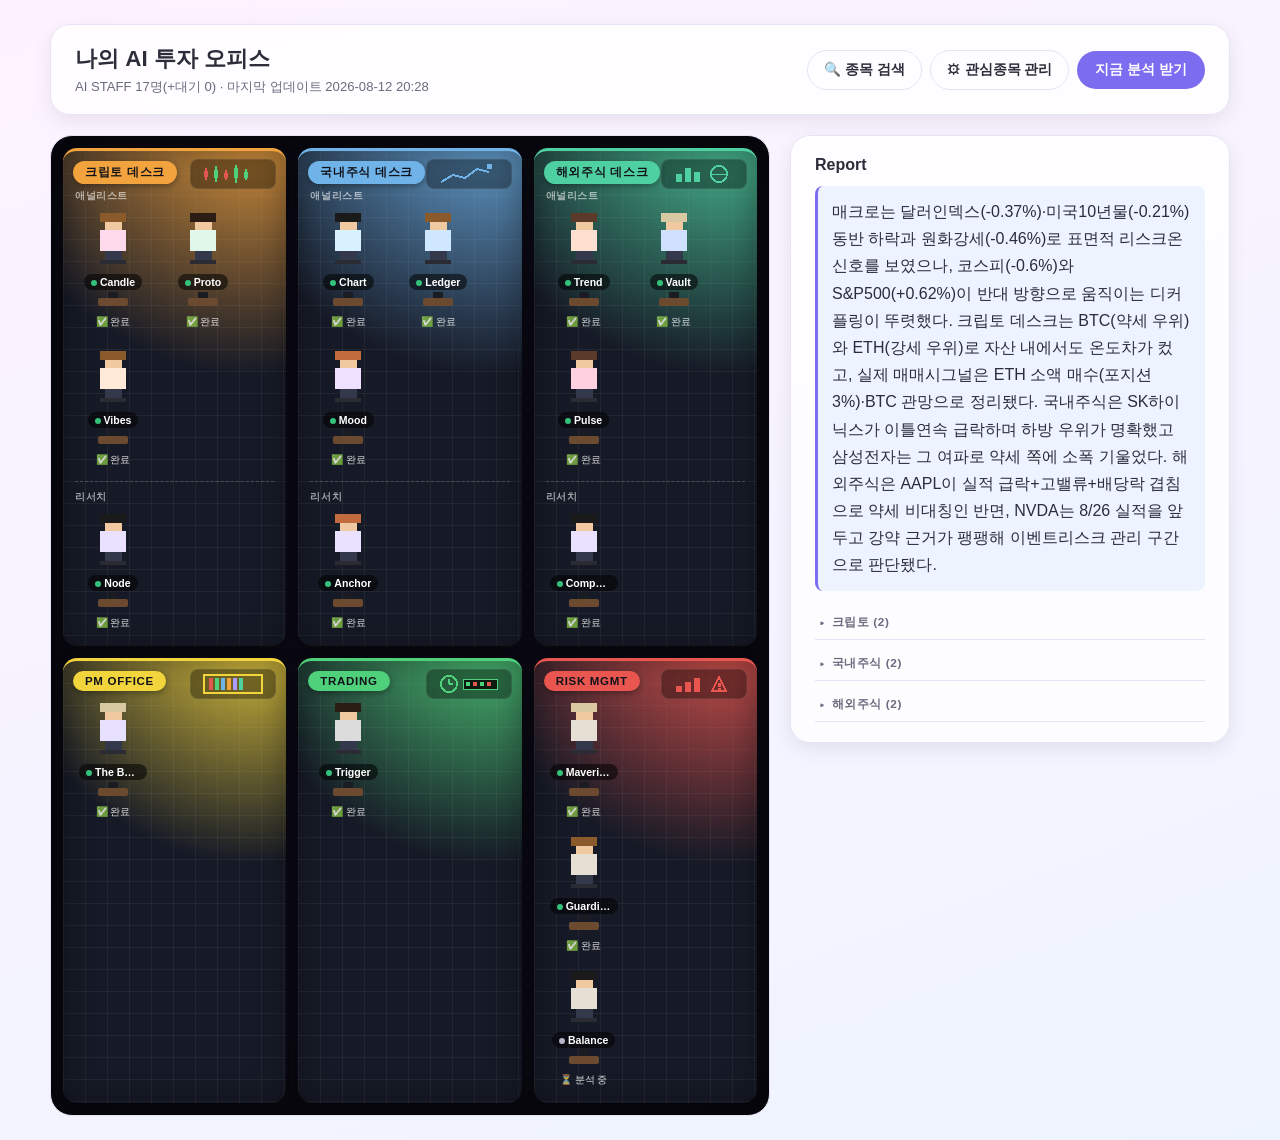
==== commit ee268ed1: "fix: 검색 즉시분석 최종 리뷰 지적사항 수정 - 심볼 서버측 검증 추가(symbol_universe.exists): path traversal/wildcard   삭제/프롬프트" ====
--- a/office/index.html
+++ b/office/index.html
@@ -282,6 +282,13 @@
   .watchlist-chip { display: inline-flex; align-items: center; gap: 4px; background: var(--bg-bottom); border: 1px solid var(--border); border-radius: 999px; padding: 3px 6px 3px 10px; font-size: 0.76rem; }
   .watchlist-chip button { border: none; background: none; cursor: pointer; color: var(--text-sub); font-size: 0.8rem; padding: 0 2px; }
   .watchlist-static-note { grid-column: 1 / -1; color: var(--text-sub); font-size: 0.8rem; }
+  .search-suggestions { position: relative; z-index: 5; margin-top: 6px; max-height: 260px; overflow-y: auto; border: 1px solid var(--border); border-radius: 10px; background: var(--panel-bg); }
+  .search-suggestions[hidden] { display: none; }
+  .search-suggestion-item { display: flex; align-items: center; gap: 8px; padding: 8px 12px; cursor: pointer; font-size: 0.82rem; }
+  .search-suggestion-item:hover { background: var(--bg-bottom); }
+  .search-suggestion-badge { font-size: 0.68rem; padding: 2px 8px; border-radius: 999px; background: var(--accent); color: white; white-space: nowrap; }
+  .search-panel { display: grid; gap: 10px; background: var(--panel-bg); border: 1px solid var(--border); border-radius: 20px; padding: 16px 20px; margin-bottom: 20px; }
+  .search-panel[hidden] { display: none; }
 </style>
 </head>
 <body>
@@ -292,6 +299,7 @@
       <div class="meta" id="office-meta">불러오는 중...</div>
     </div>
     <div style="display:flex; gap:8px; align-items:center;">
+      <button id="search-toggle-btn" class="watchlist-toggle-btn" type="button">🔍 종목 검색</button>
       <button id="watchlist-toggle-btn" class="watchlist-toggle-btn" type="button">⚙ 관심종목 관리</button>
       <button id="run-now-btn" class="run-now-btn">지금 분석 받기</button>
     </div>
@@ -330,6 +338,20 @@
     </div>
   </section>
 
+  <section class="search-panel" id="search-panel" hidden>
+    <input id="search-input" class="watchlist-input" type="text"
+           placeholder="종목/코인 검색 (심볼 또는 이름) — 워치리스트에 없어도 즉시분석" autocomplete="off" disabled>
+    <div id="search-suggestions" class="search-suggestions" hidden></div>
+    <div id="search-status" class="watchlist-error"></div>
+    <div>
+      <div class="watchlist-group-title">최근검색</div>
+      <div id="recent-searches-chips" class="watchlist-chips"></div>
+    </div>
+    <div class="watchlist-static-note" id="search-static-note">
+      ⚠ 라이브 뷰어(launch_live_office.bat 실행 후 localhost:8787)에서만 사용할 수 있습니다.
+    </div>
+  </section>
+
   <div class="layout">
     <main class="office-map" id="office-map"></main>
     <aside class="console">
@@ -349,7 +371,7 @@
 </div>
 
 <script>
-  window.__OFFICE_DATA__ = {"title": "나의 AI 투자 오피스", "generatedAt": "2026-08-09 21:52", "employees": [{"id": "candle", "name": "Candle", "role": "암호화폐 기술적 분석", "emoji": "🕯️", "color": "#ffd9ec", "team": "크립토", "subteam": "ANALYSTS", "status": "done", "statusText": "리포트 작성 완료", "fullText": "BTC: 업비트91,301,000원(-0.05%)/바이빗64,948.7USDT(-0.07%). MA5<MA20<MA60 역배열. MA20대비-1.39%,MA60대비-2.83%이격. RSI14 26.82(과매도). 8월계절적약세, Fed완화기대축소, ETF주간유입 7월고점대비83%감소와 맞물려 박스권.\nETH: 업비트2,702,000원(+0.3%)/바이빗1,922.28USDT(+0.1%). MA5<MA20>MA60 전환기. MA20대비-0.92%,MA60대비+2.17%. RSI14 32.04(과매도근접)."}, {"id": "proto", "name": "Proto", "role": "암호화폐 펀더멘털", "emoji": "🧬", "color": "#e0f7e9", "team": "크립토", "subteam": "ANALYSTS", "status": "done", "statusText": "리포트 작성 완료", "fullText": "BTC: 유통량95.5%, 언락리스크없음. 8월ETF순유입재개(3거래일$626M,이후5일연속총8.5억달러), 단 연초누적44.4억달러순유출.\nETH: 유통량상한없음,29~32%스테이킹락업. DeFiTVL418.4억달러(+7.8%,30일) 견조하나 DEX거래량-36.1%급감. 8월ETF유입재개."}, {"id": "vibes", "name": "Vibes", "role": "암호화폐 뉴스·심리", "emoji": "🌊", "color": "#ffe9d9", "team": "크립토", "subteam": "ANALYSTS", "status": "done", "statusText": "리포트 작성 완료", "fullText": "BTC: 8/8 BIP-110소프트포크실패로 소수체인분리(영향제한적). ETF순유입반전되나 연초누적정점대비16만BTC+순유출지속.\nETH: Glamsterdam업그레이드진행, BitMine ETH100만개+매집(공급4.3%+), Grayscale스테이킹ETF신청수정.\n리스크온오프: DXY-0.37%,원화강세는 위험선호,KOSPI-0.6%는반대. BTC/ETH RSI과매도+역배열로 매크로신호와 크립토자체모멘텀 괴리."}, {"id": "node", "name": "Node", "role": "크립토 리서치 종합", "emoji": "🧑‍🔬", "color": "#eae1ff", "team": "크립토", "subteam": "RESEARCH", "status": "done", "statusText": "리포트 작성 완료", "fullText": "BTC: 약세쪽근거가 더견고(확정된하락추세 vs 검증중인초기반전조짐). 비대칭 약세쪽소폭우위. 지켜볼점: ETF연속유입으로 연초누적갭좁혀지는지, MA5의MA20상향돌파여부.\nETH: 강세쪽근거품질·개수우위(이벤트+매크로+온체인 세갈래fact교차: BitMine매집,Glamsterdam,ETF유입,TVL+7.8%,매도압력낮음). 단 DEX거래량급감은 구조적경고음."}, {"id": "chart", "name": "Chart", "role": "국내주식 기술적 분석", "emoji": "📈", "color": "#d9f2ff", "team": "국내주식", "subteam": "ANALYSTS", "status": "done", "statusText": "리포트 작성 완료", "fullText": "삼성전자: 231,000원(+0.22%). 역배열,MA20대비-6.84%이격. RSI46.73(중립).\nSK하이닉스: 1,422,000원(-4.88%). 역배열,MA20대비-17.58%큰이격. 5일신저가,2일연속급락. RSI40.35. 메모리업사이클둔화우려로 아시아메모리주동반급락."}, {"id": "ledger", "name": "Ledger", "role": "국내주식 펀더멘털", "emoji": "📒", "color": "#cfe8ff", "team": "국내주식", "subteam": "ANALYSTS", "status": "done", "statusText": "리포트 작성 완료", "fullText": "삼성전자: PER18.67배/PBR3.21배(중간). 2Q매출171.5조/영업이익89.5조 역대최대.\nSK하이닉스: PER13.74배(저)/PBR6.13배(높음). 영업이익률76%,추정ROE약96%. 저평가라기보다 고수익성국면반영. 밸류에이션-가격모멘텀괴리유의."}, {"id": "mood", "name": "Mood", "role": "국내주식 뉴스·심리", "emoji": "🌙", "color": "#f0e0ff", "team": "국내주식", "subteam": "ANALYSTS", "status": "done", "statusText": "리포트 작성 완료", "fullText": "SK하이닉스: 이틀연속급락. HBM생산확대속도조절+엔비디아루빈생산량하향 겹치며 AI반도체수요둔화루머(미확인,논란단계). 실적컨센서스는 악화안됨.\n구조적리스크: 4대반도체관련종목 코스피시총비중60%육박.\n수급: 외국인8,633억순매도(반도체집중), 기관5,790억순매수.\n리스크온오프: 코스피-0.6%(리스크오프) vs 원화강세(리스크온) 혼조, 결론 리스크오프에가까운혼조."}, {"id": "anchor", "name": "Anchor", "role": "국내주식 리서치 종합", "emoji": "⚓", "color": "#eae1ff", "team": "국내주식", "subteam": "RESEARCH", "status": "done", "statusText": "리포트 작성 완료", "fullText": "삼성전자: 약세쪽으로약간기움. 하방(가격모멘텀+수급+지수구조)이 상방(펀더멘털견조)보다 다각적.\nSK하이닉스: 하방이명확히우위. 실적은견고하나가격이크게괴리, 애널리스트3명모두하방방향에서공통지적. 단루머가 미확인이라 일방적추세단정은이름."}, {"id": "trend", "name": "Trend", "role": "해외주식 기술적 분석", "emoji": "📊", "color": "#ffe0d0", "team": "해외주식", "subteam": "ANALYSTS", "status": "done", "statusText": "리포트 작성 완료", "fullText": "AAPL: 313.33달러(+0.29%). 전환기/혼조,MA20대비-3.12%할인. RSI40.82(중립~약세), 경미한다이버전스소지.\nNVDA: 223.96달러(+2.27%). 전환기/혼조,MA20대비+8.29%단기과열신호. RSI65.61(과매수근접)."}, {"id": "vault", "name": "Vault", "role": "해외주식 펀더멘털", "emoji": "🏦", "color": "#d0e0ff", "team": "해외주식", "subteam": "ANALYSTS", "status": "done", "statusText": "리포트 작성 완료", "fullText": "AAPL: PER35.97배/PBR42.57배(고). 미10년물금리소폭상승으로밸류에이션부담. 52주고점대비-9.1%. 7/30실적 매출+16%YoY, 서비스매출하회+마진가이던스우려로-6.65%급락후안정화.\nNVDA: PER34.24배(3년평균대비낮은편)/PBR27.75배. 52주고점대비-5.3%(신고가근접). 8/26실적예정."}, {"id": "pulse", "name": "Pulse", "role": "해외주식 뉴스·심리", "emoji": "💓", "color": "#ffd0e0", "team": "해외주식", "subteam": "ANALYSTS", "status": "done", "statusText": "리포트 작성 완료", "fullText": "AAPL: EPS2.02(컨센2.09하회, 실제로는미스), 서비스매출부진+마진가이던스우려로급락. 8/10배당락예정.\nNVDA: 7월말반도체섹터1조달러+셀오프후AI수요기대로반등. AI인프라2500억달러파이낸싱딜재무노출우려(미확인루머). 8/26실적핵심바이너리이벤트.\n리스크온오프: S&P500+0.62%(사상최고),US10Y-0.21%,DXY-0.37% 3지표모두리스크온일치. 배경: 7월고용예상외감소로 긴축유보기대.\n군중심리결론: 표면적리스크온+잠재적과열경계공존. 7월말셀오프가1~2주만에완전히되돌려짐,8/26실적바이너리이벤트앞두고낙관선반영."}, {"id": "compass", "name": "Compass", "role": "해외주식 리서치 종합", "emoji": "🧭", "color": "#eae1ff", "team": "해외주식", "subteam": "RESEARCH", "status": "done", "statusText": "리포트 작성 완료", "fullText": "AAPL: 약세쪽비대칭. 약세근거(실적급락+20일선아래+고밸류+배당락)는 3명모두겹치는fact, 강세는 저가매력정도의해석위주.\nNVDA: 강세/약세 근거품질 팽팽, 판단근거부족에가까움. 무게중심이 8/26실적발표일로쏠림. 이벤트리스크관리구간으로판단."}, {"id": "trigger", "name": "Trigger", "role": "매매 시그널 생성 (Execution Specialist)", "emoji": "🎯", "color": "#dcdcdc", "team": "TRADING", "subteam": null, "status": "done", "statusText": "리포트 작성 완료", "fullText": "BTC: 관망, 포지션0%. MA5<MA20<MA60 역배열로 하방 목표가(지지선) 산출 불가해 손익비 계산 불가.\nETH: 매수. 진입가2,702,000원/목표가2,727,000원(MA20)/손절가2,699,200원(MA5)/포지션3%/손익비≈8.9. DEX거래량-36.1%급감을 반영해 포지션을 5%가 아닌 3%로 산정."}, {"id": "maverick", "name": "Maverick", "role": "공격적 리스크 검토 (Aggressive Risk)", "emoji": "🦉", "color": "#e6e0d4", "team": "RISK MGMT", "subteam": null, "status": "done", "statusText": "리포트 작성 완료", "fullText": "ETH 포지션5% 상향 주장(강세 비대칭 논거 반영). BTC는 관망에 이견없음."}, {"id": "guardian", "name": "Guardian", "role": "보수적 리스크 검토 (Conservative Risk)", "emoji": "🛡️", "color": "#e6e0d4", "team": "RISK MGMT", "subteam": null, "status": "done", "statusText": "리포트 작성 완료", "fullText": "ETH 손절거리 타이트, 휘핑위험 우려로 포지션 확대에 신중 견해. BTC는 관망에 이견없음."}, {"id": "balance", "name": "Balance", "role": "중립 리스크 검토 (Neutral Risk)", "emoji": "⚖️", "color": "#e6e0d4", "team": "RISK MGMT", "subteam": null, "status": "pending", "statusText": "대기 중", "fullText": "아직 작성된 분석이 없습니다."}, {"id": "chief-strategist", "name": "The Boss", "role": "종합 리포트 작성 (포트폴리오 매니저)", "emoji": "🧑‍💼", "color": "#e8e0ff", "team": "PM", "subteam": null, "status": "done", "statusText": "리포트 작성 완료", "fullText": "매크로는 달러인덱스(-0.37%)·미국10년물(-0.21%) 동반 하락과 원화강세(-0.46%)로 표면적 리스크온 신호를 보였으나, 코스피(-0.6%)와 S&P500(+0.62%)이 반대 방향으로 움직이는 디커플링이 뚜렷했다. 크립토 데스크는 BTC(약세 우위)와 ETH(강세 우위)로 자산 내에서도 온도차가 컸고, 실제 매매시그널은 ETH 소액 매수(포지션3%)·BTC 관망으로 정리됐다. 국내주식은 SK하이닉스가 이틀연속 급락하며 하방 우위가 명확했고 삼성전자는 그 여파로 약세 쪽에 소폭 기울었다. 해외주식은 AAPL이 실적 급락+고밸류+배당락 겹침으로 약세 비대칭인 반면, NVDA는 8/26 실적을 앞두고 강약 근거가 팽팽해 이벤트리스크 관리 구간으로 판단됐다.\n\n- **지수 디커플링(공통 관찰)**: 코스피(-0.6%)와 S&P500(+0.62%)이 반대로 움직였고, 원화강세(-0.46%)·DXY하락(-0.37%)이라는 표면적 리스크온 신호에도 크립토(BTC RSI과매도+역배열)와 국내주식(외국인 반도체 순매도, 코스피 리스크오프) 양쪽에서 매크로 신호와 자산 자체 모멘텀이 어긋나는 괴리가 동시에 나타났다.\n- **반도체 밸류체인 공통 이슈**: SK하이닉스 급락(-4.88%, 2일연속)이 AI반도체 수요둔화 루머(미확인)와 겹치며 코스피 4대반도체 시총비중 60%육박이라는 구조적 리스크로 확대될 소지가 있고, 삼성전자 약세 쏠림도 이 여파를 받는 개별 데스크 고유 이슈로 구분된다.\n- 크립토: BTC RSI14 26.82 과매도+역배열 지속, ETF 연초누적 순유출(44.4억달러) 미해소, ETH는 DEX거래량 -36.1% 구조적 경고음.\n- 국내주식: SK하이닉스 MA20대비-17.58% 큰 이격+5일신저가, 밸류에이션(저PER)과 가격모멘텀(급락) 간 괴리, HBM/루빈 루머의 미확인 상태.\n- 해외주식: AAPL 서비스매출 부진+마진가이던스 우려+8/10 배당락, NVDA MA20대비+8.29% 단기과열+RSI65.61 과매수근접, 양사 공통으로 미국10년물 금리 소폭상승에 따른 고PER 밸류에이션 부담(Vault 지적)과 8/26 NVDA 실적 바이너리 이벤트 대기.\n\n- **크립토**: Node가 짚은 대로 BTC는 ETF 연속유입이 연초누적 순유출 갭을 얼마나 좁히는지, MA5의 MA20 상향돌파 여부가 관찰 포인트다. ETH는 강세 비대칭 구도의 핵심 축인 BitMine 등 기관 매집·스테이킹 흐름이 지속되는지, DEX거래량 급감이라는 구조적 경고음이 완화되는지 지켜볼 필요가 있다.\n- **국내주식**: Anchor가 지적한 대로 SK하이닉스의 HBM/루빈 생산량 조정 루머가 확인·해소되는 방향을 지켜볼 필요가 있고, 삼성전자는 견조한 펀더멘털과 수급·모멘텀 약세가 언제 어느 쪽으로 정리되는지가 관찰 포인트다.\n- **해외주식**: Compass가 제시한 AAPL의 실적급락+고밸류+배당락 겹침이 추가 하방으로 이어지는지, NVDA는 8/26 실적이 팽팽한 강약 균형을 어느 쪽으로 기울이는 스윙팩터가 될지 관찰이 필요하다."}], "summary": "매크로는 달러인덱스(-0.37%)·미국10년물(-0.21%) 동반 하락과 원화강세(-0.46%)로 표면적 리스크온 신호를 보였으나, 코스피(-0.6%)와 S&P500(+0.62%)이 반대 방향으로 움직이는 디커플링이 뚜렷했다. 크립토 데스크는 BTC(약세 우위)와 ETH(강세 우위)로 자산 내에서도 온도차가 컸고, 실제 매매시그널은 ETH 소액 매수(포지션3%)·BTC 관망으로 정리됐다. 국내주식은 SK하이닉스가 이틀연속 급락하며 하방 우위가 명확했고 삼성전자는 그 여파로 약세 쪽에 소폭 기울었다. 해외주식은 AAPL이 실적 급락+고밸류+배당락 겹침으로 약세 비대칭인 반면, NVDA는 8/26 실적을 앞두고 강약 근거가 팽팽해 이벤트리스크 관리 구간으로 판단됐다.", "watchlistGroups": [{"category": "크립토", "items": [{"key": "BTC", "label": "BTC", "notes": [{"name": "Node", "emoji": "🧑‍🔬", "text": "BTC: 약세쪽근거가 더견고(확정된하락추세 vs 검증중인초기반전조짐). 비대칭 약세쪽소폭우위. 지켜볼점: ETF연속유입으로 연초누적갭좁혀지는지, MA5의MA20상향돌파여부."}]}, {"key": "ETH", "label": "ETH", "notes": [{"name": "Node", "emoji": "🧑‍🔬", "text": "ETH: 강세쪽근거품질·개수우위(이벤트+매크로+온체인 세갈래fact교차: BitMine매집,Glamsterdam,ETF유입,TVL+7.8%,매도압력낮음). 단 DEX거래량급감은 구조적경고음."}]}]}, {"category": "국내주식", "items": [{"key": "삼성전자", "label": "삼성전자", "notes": [{"name": "Anchor", "emoji": "⚓", "text": "삼성전자: 약세쪽으로약간기움. 하방(가격모멘텀+수급+지수구조)이 상방(펀더멘털견조)보다 다각적."}]}, {"key": "SK하이닉스", "label": "SK하이닉스", "notes": [{"name": "Anchor", "emoji": "⚓", "text": "SK하이닉스: 하방이명확히우위. 실적은견고하나가격이크게괴리, 애널리스트3명모두하방방향에서공통지적. 단루머가 미확인이라 일방적추세단정은이름."}]}]}, {"category": "해외주식", "items": [{"key": "AAPL", "label": "Apple (AAPL)", "notes": [{"name": "Compass", "emoji": "🧭", "text": "AAPL: 약세쪽비대칭. 약세근거(실적급락+20일선아래+고밸류+배당락)는 3명모두겹치는fact, 강세는 저가매력정도의해석위주."}]}, {"key": "NVDA", "label": "NVIDIA (NVDA)", "notes": [{"name": "Compass", "emoji": "🧭", "text": "NVDA: 강세/약세 근거품질 팽팽, 판단근거부족에가까움. 무게중심이 8/26실적발표일로쏠림. 이벤트리스크관리구간으로판단."}]}]}]};
+  window.__OFFICE_DATA__ = {"title": "나의 AI 투자 오피스", "generatedAt": "2026-08-12 20:28", "employees": [{"id": "candle", "name": "Candle", "role": "암호화폐 기술적 분석", "emoji": "🕯️", "color": "#ffd9ec", "team": "크립토", "subteam": "ANALYSTS", "status": "done", "statusText": "리포트 작성 완료", "fullText": "BTC: 업비트91,301,000원(-0.05%)/바이빗64,948.7USDT(-0.07%). MA5<MA20<MA60 역배열. MA20대비-1.39%,MA60대비-2.83%이격. RSI14 26.82(과매도). 8월계절적약세, Fed완화기대축소, ETF주간유입 7월고점대비83%감소와 맞물려 박스권.\nETH: 업비트2,702,000원(+0.3%)/바이빗1,922.28USDT(+0.1%). MA5<MA20>MA60 전환기. MA20대비-0.92%,MA60대비+2.17%. RSI14 32.04(과매도근접)."}, {"id": "proto", "name": "Proto", "role": "암호화폐 펀더멘털", "emoji": "🧬", "color": "#e0f7e9", "team": "크립토", "subteam": "ANALYSTS", "status": "done", "statusText": "리포트 작성 완료", "fullText": "BTC: 유통량95.5%, 언락리스크없음. 8월ETF순유입재개(3거래일$626M,이후5일연속총8.5억달러), 단 연초누적44.4억달러순유출.\nETH: 유통량상한없음,29~32%스테이킹락업. DeFiTVL418.4억달러(+7.8%,30일) 견조하나 DEX거래량-36.1%급감. 8월ETF유입재개."}, {"id": "vibes", "name": "Vibes", "role": "암호화폐 뉴스·심리", "emoji": "🌊", "color": "#ffe9d9", "team": "크립토", "subteam": "ANALYSTS", "status": "done", "statusText": "리포트 작성 완료", "fullText": "BTC: 8/8 BIP-110소프트포크실패로 소수체인분리(영향제한적). ETF순유입반전되나 연초누적정점대비16만BTC+순유출지속.\nETH: Glamsterdam업그레이드진행, BitMine ETH100만개+매집(공급4.3%+), Grayscale스테이킹ETF신청수정.\n리스크온오프: DXY-0.37%,원화강세는 위험선호,KOSPI-0.6%는반대. BTC/ETH RSI과매도+역배열로 매크로신호와 크립토자체모멘텀 괴리."}, {"id": "node", "name": "Node", "role": "크립토 리서치 종합", "emoji": "🧑‍🔬", "color": "#eae1ff", "team": "크립토", "subteam": "RESEARCH", "status": "done", "statusText": "리포트 작성 완료", "fullText": "BTC: 약세쪽근거가 더견고(확정된하락추세 vs 검증중인초기반전조짐). 비대칭 약세쪽소폭우위. 지켜볼점: ETF연속유입으로 연초누적갭좁혀지는지, MA5의MA20상향돌파여부.\nETH: 강세쪽근거품질·개수우위(이벤트+매크로+온체인 세갈래fact교차: BitMine매집,Glamsterdam,ETF유입,TVL+7.8%,매도압력낮음). 단 DEX거래량급감은 구조적경고음."}, {"id": "chart", "name": "Chart", "role": "국내주식 기술적 분석", "emoji": "📈", "color": "#d9f2ff", "team": "국내주식", "subteam": "ANALYSTS", "status": "done", "statusText": "리포트 작성 완료", "fullText": "삼성전자: 231,000원(+0.22%). 역배열,MA20대비-6.84%이격. RSI46.73(중립).\nSK하이닉스: 1,422,000원(-4.88%). 역배열,MA20대비-17.58%큰이격. 5일신저가,2일연속급락. RSI40.35. 메모리업사이클둔화우려로 아시아메모리주동반급락."}, {"id": "ledger", "name": "Ledger", "role": "국내주식 펀더멘털", "emoji": "📒", "color": "#cfe8ff", "team": "국내주식", "subteam": "ANALYSTS", "status": "done", "statusText": "리포트 작성 완료", "fullText": "삼성전자: PER18.67배/PBR3.21배(중간). 2Q매출171.5조/영업이익89.5조 역대최대.\nSK하이닉스: PER13.74배(저)/PBR6.13배(높음). 영업이익률76%,추정ROE약96%. 저평가라기보다 고수익성국면반영. 밸류에이션-가격모멘텀괴리유의."}, {"id": "mood", "name": "Mood", "role": "국내주식 뉴스·심리", "emoji": "🌙", "color": "#f0e0ff", "team": "국내주식", "subteam": "ANALYSTS", "status": "done", "statusText": "리포트 작성 완료", "fullText": "SK하이닉스: 이틀연속급락. HBM생산확대속도조절+엔비디아루빈생산량하향 겹치며 AI반도체수요둔화루머(미확인,논란단계). 실적컨센서스는 악화안됨.\n구조적리스크: 4대반도체관련종목 코스피시총비중60%육박.\n수급: 외국인8,633억순매도(반도체집중), 기관5,790억순매수.\n리스크온오프: 코스피-0.6%(리스크오프) vs 원화강세(리스크온) 혼조, 결론 리스크오프에가까운혼조."}, {"id": "anchor", "name": "Anchor", "role": "국내주식 리서치 종합", "emoji": "⚓", "color": "#eae1ff", "team": "국내주식", "subteam": "RESEARCH", "status": "done", "statusText": "리포트 작성 완료", "fullText": "삼성전자: 약세쪽으로약간기움. 하방(가격모멘텀+수급+지수구조)이 상방(펀더멘털견조)보다 다각적.\nSK하이닉스: 하방이명확히우위. 실적은견고하나가격이크게괴리, 애널리스트3명모두하방방향에서공통지적. 단루머가 미확인이라 일방적추세단정은이름."}, {"id": "trend", "name": "Trend", "role": "해외주식 기술적 분석", "emoji": "📊", "color": "#ffe0d0", "team": "해외주식", "subteam": "ANALYSTS", "status": "done", "statusText": "리포트 작성 완료", "fullText": "AAPL: 313.33달러(+0.29%). 전환기/혼조,MA20대비-3.12%할인. RSI40.82(중립~약세), 경미한다이버전스소지.\nNVDA: 223.96달러(+2.27%). 전환기/혼조,MA20대비+8.29%단기과열신호. RSI65.61(과매수근접)."}, {"id": "vault", "name": "Vault", "role": "해외주식 펀더멘털", "emoji": "🏦", "color": "#d0e0ff", "team": "해외주식", "subteam": "ANALYSTS", "status": "done", "statusText": "리포트 작성 완료", "fullText": "AAPL: PER35.97배/PBR42.57배(고). 미10년물금리소폭상승으로밸류에이션부담. 52주고점대비-9.1%. 7/30실적 매출+16%YoY, 서비스매출하회+마진가이던스우려로-6.65%급락후안정화.\nNVDA: PER34.24배(3년평균대비낮은편)/PBR27.75배. 52주고점대비-5.3%(신고가근접). 8/26실적예정."}, {"id": "pulse", "name": "Pulse", "role": "해외주식 뉴스·심리", "emoji": "💓", "color": "#ffd0e0", "team": "해외주식", "subteam": "ANALYSTS", "status": "done", "statusText": "리포트 작성 완료", "fullText": "AAPL: EPS2.02(컨센2.09하회, 실제로는미스), 서비스매출부진+마진가이던스우려로급락. 8/10배당락예정.\nNVDA: 7월말반도체섹터1조달러+셀오프후AI수요기대로반등. AI인프라2500억달러파이낸싱딜재무노출우려(미확인루머). 8/26실적핵심바이너리이벤트.\n리스크온오프: S&P500+0.62%(사상최고),US10Y-0.21%,DXY-0.37% 3지표모두리스크온일치. 배경: 7월고용예상외감소로 긴축유보기대.\n군중심리결론: 표면적리스크온+잠재적과열경계공존. 7월말셀오프가1~2주만에완전히되돌려짐,8/26실적바이너리이벤트앞두고낙관선반영."}, {"id": "compass", "name": "Compass", "role": "해외주식 리서치 종합", "emoji": "🧭", "color": "#eae1ff", "team": "해외주식", "subteam": "RESEARCH", "status": "done", "statusText": "리포트 작성 완료", "fullText": "AAPL: 약세쪽비대칭. 약세근거(실적급락+20일선아래+고밸류+배당락)는 3명모두겹치는fact, 강세는 저가매력정도의해석위주.\nNVDA: 강세/약세 근거품질 팽팽, 판단근거부족에가까움. 무게중심이 8/26실적발표일로쏠림. 이벤트리스크관리구간으로판단."}, {"id": "trigger", "name": "Trigger", "role": "매매 시그널 생성 (Execution Specialist)", "emoji": "🎯", "color": "#dcdcdc", "team": "TRADING", "subteam": null, "status": "done", "statusText": "리포트 작성 완료", "fullText": "BTC: 관망, 포지션0%. MA5<MA20<MA60 역배열로 하방 목표가(지지선) 산출 불가해 손익비 계산 불가.\nETH: 매수. 진입가2,702,000원/목표가2,727,000원(MA20)/손절가2,699,200원(MA5)/포지션3%/손익비≈8.9. DEX거래량-36.1%급감을 반영해 포지션을 5%가 아닌 3%로 산정."}, {"id": "maverick", "name": "Maverick", "role": "공격적 리스크 검토 (Aggressive Risk)", "emoji": "🦉", "color": "#e6e0d4", "team": "RISK MGMT", "subteam": null, "status": "done", "statusText": "리포트 작성 완료", "fullText": "ETH 포지션5% 상향 주장(강세 비대칭 논거 반영). BTC는 관망에 이견없음."}, {"id": "guardian", "name": "Guardian", "role": "보수적 리스크 검토 (Conservative Risk)", "emoji": "🛡️", "color": "#e6e0d4", "team": "RISK MGMT", "subteam": null, "status": "done", "statusText": "리포트 작성 완료", "fullText": "ETH 손절거리 타이트, 휘핑위험 우려로 포지션 확대에 신중 견해. BTC는 관망에 이견없음."}, {"id": "balance", "name": "Balance", "role": "중립 리스크 검토 (Neutral Risk)", "emoji": "⚖️", "color": "#e6e0d4", "team": "RISK MGMT", "subteam": null, "status": "pending", "statusText": "대기 중", "fullText": "아직 작성된 분석이 없습니다."}, {"id": "chief-strategist", "name": "The Boss", "role": "종합 리포트 작성 (포트폴리오 매니저)", "emoji": "🧑‍💼", "color": "#e8e0ff", "team": "PM", "subteam": null, "status": "done", "statusText": "리포트 작성 완료", "fullText": "매크로는 달러인덱스(-0.37%)·미국10년물(-0.21%) 동반 하락과 원화강세(-0.46%)로 표면적 리스크온 신호를 보였으나, 코스피(-0.6%)와 S&P500(+0.62%)이 반대 방향으로 움직이는 디커플링이 뚜렷했다. 크립토 데스크는 BTC(약세 우위)와 ETH(강세 우위)로 자산 내에서도 온도차가 컸고, 실제 매매시그널은 ETH 소액 매수(포지션3%)·BTC 관망으로 정리됐다. 국내주식은 SK하이닉스가 이틀연속 급락하며 하방 우위가 명확했고 삼성전자는 그 여파로 약세 쪽에 소폭 기울었다. 해외주식은 AAPL이 실적 급락+고밸류+배당락 겹침으로 약세 비대칭인 반면, NVDA는 8/26 실적을 앞두고 강약 근거가 팽팽해 이벤트리스크 관리 구간으로 판단됐다.\n\n- **지수 디커플링(공통 관찰)**: 코스피(-0.6%)와 S&P500(+0.62%)이 반대로 움직였고, 원화강세(-0.46%)·DXY하락(-0.37%)이라는 표면적 리스크온 신호에도 크립토(BTC RSI과매도+역배열)와 국내주식(외국인 반도체 순매도, 코스피 리스크오프) 양쪽에서 매크로 신호와 자산 자체 모멘텀이 어긋나는 괴리가 동시에 나타났다.\n- **반도체 밸류체인 공통 이슈**: SK하이닉스 급락(-4.88%, 2일연속)이 AI반도체 수요둔화 루머(미확인)와 겹치며 코스피 4대반도체 시총비중 60%육박이라는 구조적 리스크로 확대될 소지가 있고, 삼성전자 약세 쏠림도 이 여파를 받는 개별 데스크 고유 이슈로 구분된다.\n- 크립토: BTC RSI14 26.82 과매도+역배열 지속, ETF 연초누적 순유출(44.4억달러) 미해소, ETH는 DEX거래량 -36.1% 구조적 경고음.\n- 국내주식: SK하이닉스 MA20대비-17.58% 큰 이격+5일신저가, 밸류에이션(저PER)과 가격모멘텀(급락) 간 괴리, HBM/루빈 루머의 미확인 상태.\n- 해외주식: AAPL 서비스매출 부진+마진가이던스 우려+8/10 배당락, NVDA MA20대비+8.29% 단기과열+RSI65.61 과매수근접, 양사 공통으로 미국10년물 금리 소폭상승에 따른 고PER 밸류에이션 부담(Vault 지적)과 8/26 NVDA 실적 바이너리 이벤트 대기.\n\n- **크립토**: Node가 짚은 대로 BTC는 ETF 연속유입이 연초누적 순유출 갭을 얼마나 좁히는지, MA5의 MA20 상향돌파 여부가 관찰 포인트다. ETH는 강세 비대칭 구도의 핵심 축인 BitMine 등 기관 매집·스테이킹 흐름이 지속되는지, DEX거래량 급감이라는 구조적 경고음이 완화되는지 지켜볼 필요가 있다.\n- **국내주식**: Anchor가 지적한 대로 SK하이닉스의 HBM/루빈 생산량 조정 루머가 확인·해소되는 방향을 지켜볼 필요가 있고, 삼성전자는 견조한 펀더멘털과 수급·모멘텀 약세가 언제 어느 쪽으로 정리되는지가 관찰 포인트다.\n- **해외주식**: Compass가 제시한 AAPL의 실적급락+고밸류+배당락 겹침이 추가 하방으로 이어지는지, NVDA는 8/26 실적이 팽팽한 강약 균형을 어느 쪽으로 기울이는 스윙팩터가 될지 관찰이 필요하다."}], "summary": "매크로는 달러인덱스(-0.37%)·미국10년물(-0.21%) 동반 하락과 원화강세(-0.46%)로 표면적 리스크온 신호를 보였으나, 코스피(-0.6%)와 S&P500(+0.62%)이 반대 방향으로 움직이는 디커플링이 뚜렷했다. 크립토 데스크는 BTC(약세 우위)와 ETH(강세 우위)로 자산 내에서도 온도차가 컸고, 실제 매매시그널은 ETH 소액 매수(포지션3%)·BTC 관망으로 정리됐다. 국내주식은 SK하이닉스가 이틀연속 급락하며 하방 우위가 명확했고 삼성전자는 그 여파로 약세 쪽에 소폭 기울었다. 해외주식은 AAPL이 실적 급락+고밸류+배당락 겹침으로 약세 비대칭인 반면, NVDA는 8/26 실적을 앞두고 강약 근거가 팽팽해 이벤트리스크 관리 구간으로 판단됐다.", "watchlistGroups": [{"category": "크립토", "items": [{"key": "BTC", "label": "BTC", "notes": [{"name": "Node", "emoji": "🧑‍🔬", "text": "BTC: 약세쪽근거가 더견고(확정된하락추세 vs 검증중인초기반전조짐). 비대칭 약세쪽소폭우위. 지켜볼점: ETF연속유입으로 연초누적갭좁혀지는지, MA5의MA20상향돌파여부."}]}, {"key": "ETH", "label": "ETH", "notes": [{"name": "Node", "emoji": "🧑‍🔬", "text": "ETH: 강세쪽근거품질·개수우위(이벤트+매크로+온체인 세갈래fact교차: BitMine매집,Glamsterdam,ETF유입,TVL+7.8%,매도압력낮음). 단 DEX거래량급감은 구조적경고음."}]}]}, {"category": "국내주식", "items": [{"key": "삼성전자", "label": "삼성전자", "notes": [{"name": "Anchor", "emoji": "⚓", "text": "삼성전자: 약세쪽으로약간기움. 하방(가격모멘텀+수급+지수구조)이 상방(펀더멘털견조)보다 다각적."}]}, {"key": "SK하이닉스", "label": "SK하이닉스", "notes": [{"name": "Anchor", "emoji": "⚓", "text": "SK하이닉스: 하방이명확히우위. 실적은견고하나가격이크게괴리, 애널리스트3명모두하방방향에서공통지적. 단루머가 미확인이라 일방적추세단정은이름."}]}]}, {"category": "해외주식", "items": [{"key": "AAPL", "label": "Apple (AAPL)", "notes": [{"name": "Compass", "emoji": "🧭", "text": "AAPL: 약세쪽비대칭. 약세근거(실적급락+20일선아래+고밸류+배당락)는 3명모두겹치는fact, 강세는 저가매력정도의해석위주."}]}, {"key": "NVDA", "label": "NVIDIA (NVDA)", "notes": [{"name": "Compass", "emoji": "🧭", "text": "NVDA: 강세/약세 근거품질 팽팽, 판단근거부족에가까움. 무게중심이 8/26실적발표일로쏠림. 이벤트리스크관리구간으로판단."}]}]}]};
 
   const mapEl = document.getElementById('office-map');
   const summaryEl = document.getElementById('summary');
@@ -716,6 +738,136 @@
       if (e.key === 'Enter') addWatchlistItem(type);
     });
   });
+
+  const searchToggleBtn = document.getElementById('search-toggle-btn');
+  const searchPanel = document.getElementById('search-panel');
+  const searchInput = document.getElementById('search-input');
+  const searchSuggestions = document.getElementById('search-suggestions');
+  const searchStatus = document.getElementById('search-status');
+  const searchStaticNote = document.getElementById('search-static-note');
+  const recentSearchesChips = document.getElementById('recent-searches-chips');
+  const SEARCH_TYPE_LABELS = { crypto: '크립토', stocks_kr: '국내주식', stocks_us: '해외주식' };
+  let searchLoaded = false;
+  let searchDebounceTimer = null;
+  let quickAnalyzePollTimer = null;
+
+  searchToggleBtn.addEventListener('click', () => {
+    const willOpen = searchPanel.hidden;
+    searchPanel.hidden = !willOpen;
+    if (willOpen && !searchLoaded) loadRecentSearches();
+  });
+
+  function loadRecentSearches() {
+    fetch('/api/recent-searches', { cache: 'no-store' })
+      .then(r => (r.ok ? r.json() : Promise.reject()))
+      .then(data => {
+        searchLoaded = true;
+        searchStaticNote.hidden = true;
+        searchInput.disabled = false;
+        renderRecentSearches(data.items || []);
+      })
+      .catch(() => {
+        searchStaticNote.hidden = false;
+        searchInput.disabled = true;
+      });
+  }
+
+  function renderRecentSearches(items) {
+    recentSearchesChips.innerHTML = '';
+    items.forEach(item => {
+      const chip = document.createElement('span');
+      chip.className = 'watchlist-chip';
+      chip.style.cursor = 'pointer';
+      chip.textContent = `${SEARCH_TYPE_LABELS[item.type] || item.type} · ${item.name || item.symbol}`;
+      chip.addEventListener('click', () => {
+        openModal({ emoji: '🔍', name: `${item.symbol} 즉시분석`, fullText: item.result_text });
+      });
+      recentSearchesChips.appendChild(chip);
+    });
+  }
+
+  searchInput.addEventListener('input', () => {
+    clearTimeout(searchDebounceTimer);
+    const q = searchInput.value.trim();
+    if (!q) { searchSuggestions.hidden = true; return; }
+    searchDebounceTimer = setTimeout(() => {
+      fetch(`/api/symbols?q=${encodeURIComponent(q)}`, { cache: 'no-store' })
+        .then(r => (r.ok ? r.json() : { items: [] }))
+        .then(data => renderSuggestions(data.items || []))
+        .catch(() => { searchSuggestions.hidden = true; });
+    }, 250);
+  });
+
+  function renderSuggestions(items) {
+    searchSuggestions.innerHTML = '';
+    if (!items.length) { searchSuggestions.hidden = true; return; }
+    items.forEach(item => {
+      const row = document.createElement('div');
+      row.className = 'search-suggestion-item';
+      row.innerHTML =
+        `<span class="search-suggestion-badge">${SEARCH_TYPE_LABELS[item.type] || item.type}</span>` +
+        `<span>${item.symbol}</span><span style="color:var(--text-sub);">${item.name}</span>`;
+      row.addEventListener('click', () => startQuickAnalyze(item));
+      searchSuggestions.appendChild(row);
+    });
+    searchSuggestions.hidden = false;
+  }
+
+  function startQuickAnalyze(item) {
+    searchSuggestions.hidden = true;
+    searchInput.value = `${item.symbol} 분석 중... (수십초~수분 소요)`;
+    searchInput.disabled = true;
+    searchStatus.textContent = '';
+    fetch('/api/quick-analyze', {
+      method: 'POST',
+      headers: { 'Content-Type': 'application/json' },
+      body: JSON.stringify({ type: item.type, symbol: item.symbol, name: item.name }),
+    })
+      .then(r => r.json().then(data => ({ ok: r.ok, data })))
+      .then(({ ok, data }) => {
+        if (!ok) {
+          searchInput.disabled = false;
+          searchInput.value = '';
+          searchStatus.textContent = data.error || '분석 시작 실패';
+          return;
+        }
+        pollQuickAnalyze();
+      })
+      .catch(() => {
+        searchInput.disabled = false;
+        searchInput.value = '';
+        searchStatus.textContent = '요청 실패';
+      });
+  }
+
+  function pollQuickAnalyze() {
+    clearTimeout(quickAnalyzePollTimer);
+    fetch('/api/quick-analyze/status', { cache: 'no-store' })
+      .then(r => r.json())
+      .then(data => {
+        if (data.status === 'running') {
+          quickAnalyzePollTimer = setTimeout(pollQuickAnalyze, 5000);
+          return;
+        }
+        searchInput.disabled = false;
+        searchInput.value = '';
+        if (data.status === 'done') {
+          openModal({ emoji: '🔍', name: `${data.symbol} 즉시분석`, fullText: data.result_text });
+          loadRecentSearches();
+        } else if (data.status === 'error') {
+          searchStatus.textContent = `분석 실패: ${data.error}`;
+        }
+      })
+      .catch(() => {
+        quickAnalyzePollTimer = setTimeout(pollQuickAnalyze, 5000);
+      });
+  }
+
+  document.addEventListener('click', (e) => {
+    if (!searchSuggestions.contains(e.target) && e.target !== searchInput) {
+      searchSuggestions.hidden = true;
+    }
+  });
 </script>
 </body>
 </html>
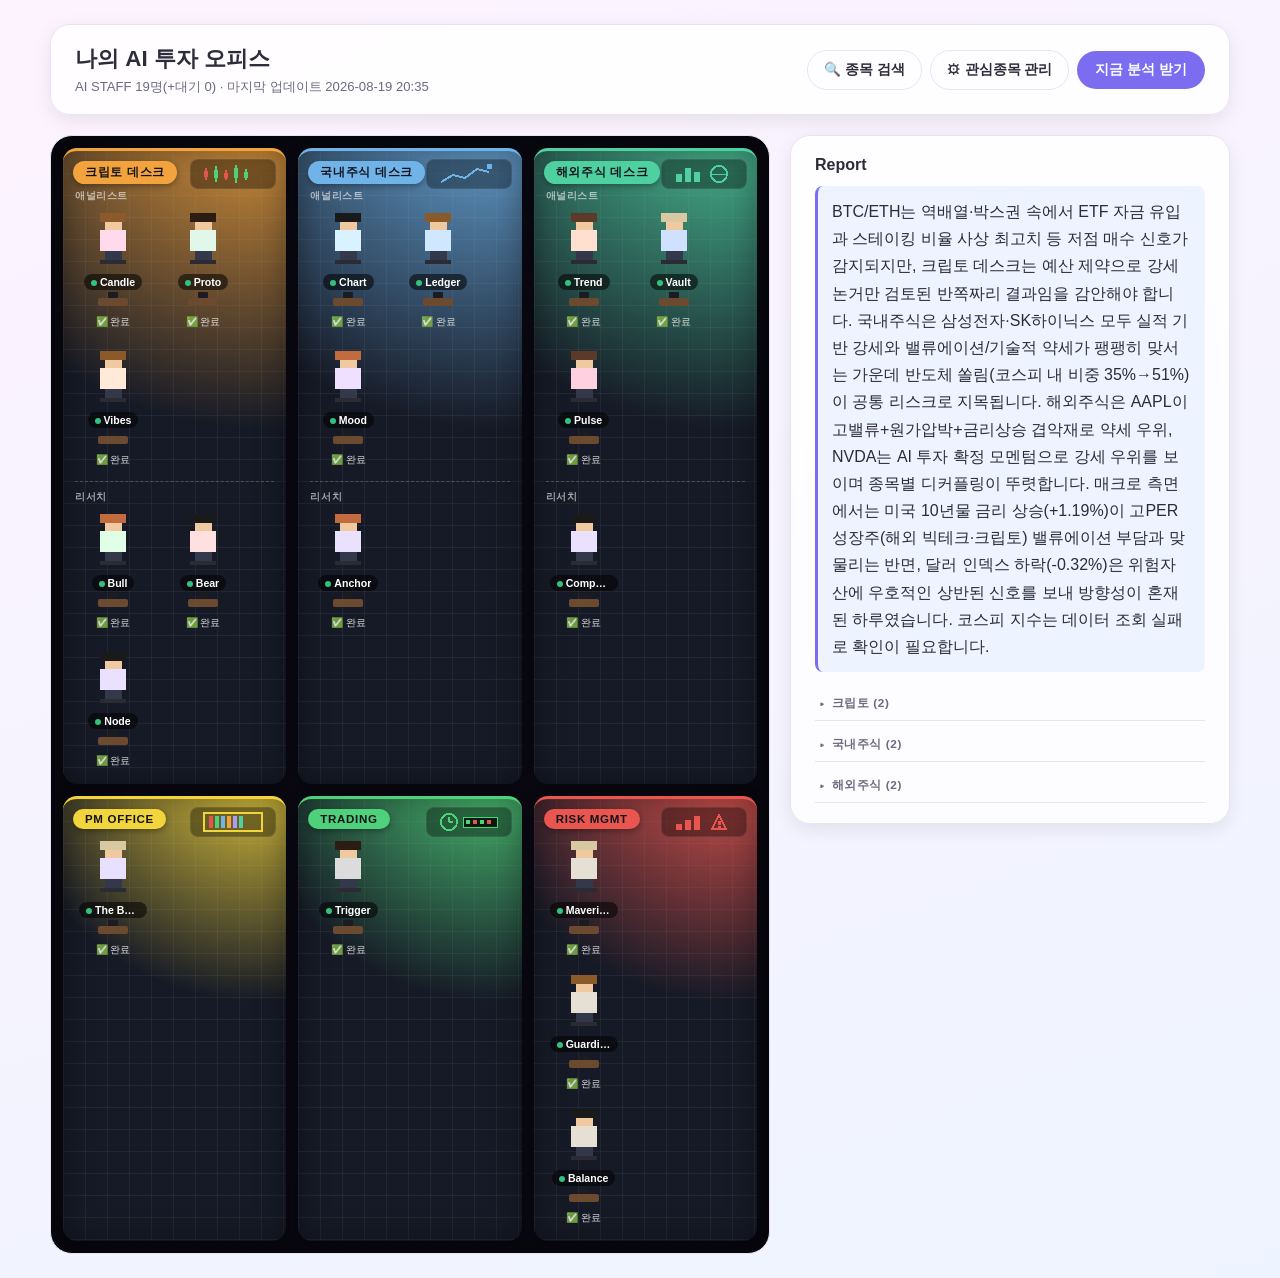
==== commit 063c31f3: "chore: 08-10~08-19 데이터/로그/리포트 반영 Co-Authored-By: Claude Sonnet 5 <noreply@anthropic.com>" ====
--- a/office/index.html
+++ b/office/index.html
@@ -371,7 +371,7 @@
 </div>
 
 <script>
-  window.__OFFICE_DATA__ = {"title": "나의 AI 투자 오피스", "generatedAt": "2026-08-12 20:28", "employees": [{"id": "candle", "name": "Candle", "role": "암호화폐 기술적 분석", "emoji": "🕯️", "color": "#ffd9ec", "team": "크립토", "subteam": "ANALYSTS", "status": "done", "statusText": "리포트 작성 완료", "fullText": "BTC: 업비트91,301,000원(-0.05%)/바이빗64,948.7USDT(-0.07%). MA5<MA20<MA60 역배열. MA20대비-1.39%,MA60대비-2.83%이격. RSI14 26.82(과매도). 8월계절적약세, Fed완화기대축소, ETF주간유입 7월고점대비83%감소와 맞물려 박스권.\nETH: 업비트2,702,000원(+0.3%)/바이빗1,922.28USDT(+0.1%). MA5<MA20>MA60 전환기. MA20대비-0.92%,MA60대비+2.17%. RSI14 32.04(과매도근접)."}, {"id": "proto", "name": "Proto", "role": "암호화폐 펀더멘털", "emoji": "🧬", "color": "#e0f7e9", "team": "크립토", "subteam": "ANALYSTS", "status": "done", "statusText": "리포트 작성 완료", "fullText": "BTC: 유통량95.5%, 언락리스크없음. 8월ETF순유입재개(3거래일$626M,이후5일연속총8.5억달러), 단 연초누적44.4억달러순유출.\nETH: 유통량상한없음,29~32%스테이킹락업. DeFiTVL418.4억달러(+7.8%,30일) 견조하나 DEX거래량-36.1%급감. 8월ETF유입재개."}, {"id": "vibes", "name": "Vibes", "role": "암호화폐 뉴스·심리", "emoji": "🌊", "color": "#ffe9d9", "team": "크립토", "subteam": "ANALYSTS", "status": "done", "statusText": "리포트 작성 완료", "fullText": "BTC: 8/8 BIP-110소프트포크실패로 소수체인분리(영향제한적). ETF순유입반전되나 연초누적정점대비16만BTC+순유출지속.\nETH: Glamsterdam업그레이드진행, BitMine ETH100만개+매집(공급4.3%+), Grayscale스테이킹ETF신청수정.\n리스크온오프: DXY-0.37%,원화강세는 위험선호,KOSPI-0.6%는반대. BTC/ETH RSI과매도+역배열로 매크로신호와 크립토자체모멘텀 괴리."}, {"id": "node", "name": "Node", "role": "크립토 리서치 종합", "emoji": "🧑‍🔬", "color": "#eae1ff", "team": "크립토", "subteam": "RESEARCH", "status": "done", "statusText": "리포트 작성 완료", "fullText": "BTC: 약세쪽근거가 더견고(확정된하락추세 vs 검증중인초기반전조짐). 비대칭 약세쪽소폭우위. 지켜볼점: ETF연속유입으로 연초누적갭좁혀지는지, MA5의MA20상향돌파여부.\nETH: 강세쪽근거품질·개수우위(이벤트+매크로+온체인 세갈래fact교차: BitMine매집,Glamsterdam,ETF유입,TVL+7.8%,매도압력낮음). 단 DEX거래량급감은 구조적경고음."}, {"id": "chart", "name": "Chart", "role": "국내주식 기술적 분석", "emoji": "📈", "color": "#d9f2ff", "team": "국내주식", "subteam": "ANALYSTS", "status": "done", "statusText": "리포트 작성 완료", "fullText": "삼성전자: 231,000원(+0.22%). 역배열,MA20대비-6.84%이격. RSI46.73(중립).\nSK하이닉스: 1,422,000원(-4.88%). 역배열,MA20대비-17.58%큰이격. 5일신저가,2일연속급락. RSI40.35. 메모리업사이클둔화우려로 아시아메모리주동반급락."}, {"id": "ledger", "name": "Ledger", "role": "국내주식 펀더멘털", "emoji": "📒", "color": "#cfe8ff", "team": "국내주식", "subteam": "ANALYSTS", "status": "done", "statusText": "리포트 작성 완료", "fullText": "삼성전자: PER18.67배/PBR3.21배(중간). 2Q매출171.5조/영업이익89.5조 역대최대.\nSK하이닉스: PER13.74배(저)/PBR6.13배(높음). 영업이익률76%,추정ROE약96%. 저평가라기보다 고수익성국면반영. 밸류에이션-가격모멘텀괴리유의."}, {"id": "mood", "name": "Mood", "role": "국내주식 뉴스·심리", "emoji": "🌙", "color": "#f0e0ff", "team": "국내주식", "subteam": "ANALYSTS", "status": "done", "statusText": "리포트 작성 완료", "fullText": "SK하이닉스: 이틀연속급락. HBM생산확대속도조절+엔비디아루빈생산량하향 겹치며 AI반도체수요둔화루머(미확인,논란단계). 실적컨센서스는 악화안됨.\n구조적리스크: 4대반도체관련종목 코스피시총비중60%육박.\n수급: 외국인8,633억순매도(반도체집중), 기관5,790억순매수.\n리스크온오프: 코스피-0.6%(리스크오프) vs 원화강세(리스크온) 혼조, 결론 리스크오프에가까운혼조."}, {"id": "anchor", "name": "Anchor", "role": "국내주식 리서치 종합", "emoji": "⚓", "color": "#eae1ff", "team": "국내주식", "subteam": "RESEARCH", "status": "done", "statusText": "리포트 작성 완료", "fullText": "삼성전자: 약세쪽으로약간기움. 하방(가격모멘텀+수급+지수구조)이 상방(펀더멘털견조)보다 다각적.\nSK하이닉스: 하방이명확히우위. 실적은견고하나가격이크게괴리, 애널리스트3명모두하방방향에서공통지적. 단루머가 미확인이라 일방적추세단정은이름."}, {"id": "trend", "name": "Trend", "role": "해외주식 기술적 분석", "emoji": "📊", "color": "#ffe0d0", "team": "해외주식", "subteam": "ANALYSTS", "status": "done", "statusText": "리포트 작성 완료", "fullText": "AAPL: 313.33달러(+0.29%). 전환기/혼조,MA20대비-3.12%할인. RSI40.82(중립~약세), 경미한다이버전스소지.\nNVDA: 223.96달러(+2.27%). 전환기/혼조,MA20대비+8.29%단기과열신호. RSI65.61(과매수근접)."}, {"id": "vault", "name": "Vault", "role": "해외주식 펀더멘털", "emoji": "🏦", "color": "#d0e0ff", "team": "해외주식", "subteam": "ANALYSTS", "status": "done", "statusText": "리포트 작성 완료", "fullText": "AAPL: PER35.97배/PBR42.57배(고). 미10년물금리소폭상승으로밸류에이션부담. 52주고점대비-9.1%. 7/30실적 매출+16%YoY, 서비스매출하회+마진가이던스우려로-6.65%급락후안정화.\nNVDA: PER34.24배(3년평균대비낮은편)/PBR27.75배. 52주고점대비-5.3%(신고가근접). 8/26실적예정."}, {"id": "pulse", "name": "Pulse", "role": "해외주식 뉴스·심리", "emoji": "💓", "color": "#ffd0e0", "team": "해외주식", "subteam": "ANALYSTS", "status": "done", "statusText": "리포트 작성 완료", "fullText": "AAPL: EPS2.02(컨센2.09하회, 실제로는미스), 서비스매출부진+마진가이던스우려로급락. 8/10배당락예정.\nNVDA: 7월말반도체섹터1조달러+셀오프후AI수요기대로반등. AI인프라2500억달러파이낸싱딜재무노출우려(미확인루머). 8/26실적핵심바이너리이벤트.\n리스크온오프: S&P500+0.62%(사상최고),US10Y-0.21%,DXY-0.37% 3지표모두리스크온일치. 배경: 7월고용예상외감소로 긴축유보기대.\n군중심리결론: 표면적리스크온+잠재적과열경계공존. 7월말셀오프가1~2주만에완전히되돌려짐,8/26실적바이너리이벤트앞두고낙관선반영."}, {"id": "compass", "name": "Compass", "role": "해외주식 리서치 종합", "emoji": "🧭", "color": "#eae1ff", "team": "해외주식", "subteam": "RESEARCH", "status": "done", "statusText": "리포트 작성 완료", "fullText": "AAPL: 약세쪽비대칭. 약세근거(실적급락+20일선아래+고밸류+배당락)는 3명모두겹치는fact, 강세는 저가매력정도의해석위주.\nNVDA: 강세/약세 근거품질 팽팽, 판단근거부족에가까움. 무게중심이 8/26실적발표일로쏠림. 이벤트리스크관리구간으로판단."}, {"id": "trigger", "name": "Trigger", "role": "매매 시그널 생성 (Execution Specialist)", "emoji": "🎯", "color": "#dcdcdc", "team": "TRADING", "subteam": null, "status": "done", "statusText": "리포트 작성 완료", "fullText": "BTC: 관망, 포지션0%. MA5<MA20<MA60 역배열로 하방 목표가(지지선) 산출 불가해 손익비 계산 불가.\nETH: 매수. 진입가2,702,000원/목표가2,727,000원(MA20)/손절가2,699,200원(MA5)/포지션3%/손익비≈8.9. DEX거래량-36.1%급감을 반영해 포지션을 5%가 아닌 3%로 산정."}, {"id": "maverick", "name": "Maverick", "role": "공격적 리스크 검토 (Aggressive Risk)", "emoji": "🦉", "color": "#e6e0d4", "team": "RISK MGMT", "subteam": null, "status": "done", "statusText": "리포트 작성 완료", "fullText": "ETH 포지션5% 상향 주장(강세 비대칭 논거 반영). BTC는 관망에 이견없음."}, {"id": "guardian", "name": "Guardian", "role": "보수적 리스크 검토 (Conservative Risk)", "emoji": "🛡️", "color": "#e6e0d4", "team": "RISK MGMT", "subteam": null, "status": "done", "statusText": "리포트 작성 완료", "fullText": "ETH 손절거리 타이트, 휘핑위험 우려로 포지션 확대에 신중 견해. BTC는 관망에 이견없음."}, {"id": "balance", "name": "Balance", "role": "중립 리스크 검토 (Neutral Risk)", "emoji": "⚖️", "color": "#e6e0d4", "team": "RISK MGMT", "subteam": null, "status": "pending", "statusText": "대기 중", "fullText": "아직 작성된 분석이 없습니다."}, {"id": "chief-strategist", "name": "The Boss", "role": "종합 리포트 작성 (포트폴리오 매니저)", "emoji": "🧑‍💼", "color": "#e8e0ff", "team": "PM", "subteam": null, "status": "done", "statusText": "리포트 작성 완료", "fullText": "매크로는 달러인덱스(-0.37%)·미국10년물(-0.21%) 동반 하락과 원화강세(-0.46%)로 표면적 리스크온 신호를 보였으나, 코스피(-0.6%)와 S&P500(+0.62%)이 반대 방향으로 움직이는 디커플링이 뚜렷했다. 크립토 데스크는 BTC(약세 우위)와 ETH(강세 우위)로 자산 내에서도 온도차가 컸고, 실제 매매시그널은 ETH 소액 매수(포지션3%)·BTC 관망으로 정리됐다. 국내주식은 SK하이닉스가 이틀연속 급락하며 하방 우위가 명확했고 삼성전자는 그 여파로 약세 쪽에 소폭 기울었다. 해외주식은 AAPL이 실적 급락+고밸류+배당락 겹침으로 약세 비대칭인 반면, NVDA는 8/26 실적을 앞두고 강약 근거가 팽팽해 이벤트리스크 관리 구간으로 판단됐다.\n\n- **지수 디커플링(공통 관찰)**: 코스피(-0.6%)와 S&P500(+0.62%)이 반대로 움직였고, 원화강세(-0.46%)·DXY하락(-0.37%)이라는 표면적 리스크온 신호에도 크립토(BTC RSI과매도+역배열)와 국내주식(외국인 반도체 순매도, 코스피 리스크오프) 양쪽에서 매크로 신호와 자산 자체 모멘텀이 어긋나는 괴리가 동시에 나타났다.\n- **반도체 밸류체인 공통 이슈**: SK하이닉스 급락(-4.88%, 2일연속)이 AI반도체 수요둔화 루머(미확인)와 겹치며 코스피 4대반도체 시총비중 60%육박이라는 구조적 리스크로 확대될 소지가 있고, 삼성전자 약세 쏠림도 이 여파를 받는 개별 데스크 고유 이슈로 구분된다.\n- 크립토: BTC RSI14 26.82 과매도+역배열 지속, ETF 연초누적 순유출(44.4억달러) 미해소, ETH는 DEX거래량 -36.1% 구조적 경고음.\n- 국내주식: SK하이닉스 MA20대비-17.58% 큰 이격+5일신저가, 밸류에이션(저PER)과 가격모멘텀(급락) 간 괴리, HBM/루빈 루머의 미확인 상태.\n- 해외주식: AAPL 서비스매출 부진+마진가이던스 우려+8/10 배당락, NVDA MA20대비+8.29% 단기과열+RSI65.61 과매수근접, 양사 공통으로 미국10년물 금리 소폭상승에 따른 고PER 밸류에이션 부담(Vault 지적)과 8/26 NVDA 실적 바이너리 이벤트 대기.\n\n- **크립토**: Node가 짚은 대로 BTC는 ETF 연속유입이 연초누적 순유출 갭을 얼마나 좁히는지, MA5의 MA20 상향돌파 여부가 관찰 포인트다. ETH는 강세 비대칭 구도의 핵심 축인 BitMine 등 기관 매집·스테이킹 흐름이 지속되는지, DEX거래량 급감이라는 구조적 경고음이 완화되는지 지켜볼 필요가 있다.\n- **국내주식**: Anchor가 지적한 대로 SK하이닉스의 HBM/루빈 생산량 조정 루머가 확인·해소되는 방향을 지켜볼 필요가 있고, 삼성전자는 견조한 펀더멘털과 수급·모멘텀 약세가 언제 어느 쪽으로 정리되는지가 관찰 포인트다.\n- **해외주식**: Compass가 제시한 AAPL의 실적급락+고밸류+배당락 겹침이 추가 하방으로 이어지는지, NVDA는 8/26 실적이 팽팽한 강약 균형을 어느 쪽으로 기울이는 스윙팩터가 될지 관찰이 필요하다."}], "summary": "매크로는 달러인덱스(-0.37%)·미국10년물(-0.21%) 동반 하락과 원화강세(-0.46%)로 표면적 리스크온 신호를 보였으나, 코스피(-0.6%)와 S&P500(+0.62%)이 반대 방향으로 움직이는 디커플링이 뚜렷했다. 크립토 데스크는 BTC(약세 우위)와 ETH(강세 우위)로 자산 내에서도 온도차가 컸고, 실제 매매시그널은 ETH 소액 매수(포지션3%)·BTC 관망으로 정리됐다. 국내주식은 SK하이닉스가 이틀연속 급락하며 하방 우위가 명확했고 삼성전자는 그 여파로 약세 쪽에 소폭 기울었다. 해외주식은 AAPL이 실적 급락+고밸류+배당락 겹침으로 약세 비대칭인 반면, NVDA는 8/26 실적을 앞두고 강약 근거가 팽팽해 이벤트리스크 관리 구간으로 판단됐다.", "watchlistGroups": [{"category": "크립토", "items": [{"key": "BTC", "label": "BTC", "notes": [{"name": "Node", "emoji": "🧑‍🔬", "text": "BTC: 약세쪽근거가 더견고(확정된하락추세 vs 검증중인초기반전조짐). 비대칭 약세쪽소폭우위. 지켜볼점: ETF연속유입으로 연초누적갭좁혀지는지, MA5의MA20상향돌파여부."}]}, {"key": "ETH", "label": "ETH", "notes": [{"name": "Node", "emoji": "🧑‍🔬", "text": "ETH: 강세쪽근거품질·개수우위(이벤트+매크로+온체인 세갈래fact교차: BitMine매집,Glamsterdam,ETF유입,TVL+7.8%,매도압력낮음). 단 DEX거래량급감은 구조적경고음."}]}]}, {"category": "국내주식", "items": [{"key": "삼성전자", "label": "삼성전자", "notes": [{"name": "Anchor", "emoji": "⚓", "text": "삼성전자: 약세쪽으로약간기움. 하방(가격모멘텀+수급+지수구조)이 상방(펀더멘털견조)보다 다각적."}]}, {"key": "SK하이닉스", "label": "SK하이닉스", "notes": [{"name": "Anchor", "emoji": "⚓", "text": "SK하이닉스: 하방이명확히우위. 실적은견고하나가격이크게괴리, 애널리스트3명모두하방방향에서공통지적. 단루머가 미확인이라 일방적추세단정은이름."}]}]}, {"category": "해외주식", "items": [{"key": "AAPL", "label": "Apple (AAPL)", "notes": [{"name": "Compass", "emoji": "🧭", "text": "AAPL: 약세쪽비대칭. 약세근거(실적급락+20일선아래+고밸류+배당락)는 3명모두겹치는fact, 강세는 저가매력정도의해석위주."}]}, {"key": "NVDA", "label": "NVIDIA (NVDA)", "notes": [{"name": "Compass", "emoji": "🧭", "text": "NVDA: 강세/약세 근거품질 팽팽, 판단근거부족에가까움. 무게중심이 8/26실적발표일로쏠림. 이벤트리스크관리구간으로판단."}]}]}]};
+  window.__OFFICE_DATA__ = {"title": "나의 AI 투자 오피스", "generatedAt": "2026-08-19 20:35", "employees": [{"id": "candle", "name": "Candle", "role": "암호화폐 기술적 분석", "emoji": "🕯️", "color": "#ffd9ec", "team": "크립토", "subteam": "ANALYSTS", "status": "done", "statusText": "리포트 작성 완료", "fullText": "BTC: 89,107,000원(-0.01%)/63,036.5달러. 역배열(ma5<ma20<ma60) 하락추세, ma20대비 -1.9%. RSI14 35.58.\nETH: 2,662,000원(0%)/1,881.99달러. 이평선 뒤섞인 횡보전환기. RSI14 50.45 중립."}, {"id": "proto", "name": "Proto", "role": "암호화폐 펀더멘털", "emoji": "🧬", "color": "#e0f7e9", "team": "크립토", "subteam": "ANALYSTS", "status": "done", "statusText": "리포트 작성 완료", "fullText": "BTC: 유통량 95.5%, 언락리스크 없음. ETF 8월 첫주 8.535억달러 순유입(4월 이후 최대)이나 연초누적 -45억달러.\nETH: 발행-소각 균형, 스테이킹락업 30%. DeFi TVL 418~420억달러(+7.8~8.1%/30일)이나 DEX거래량 -36.1%."}, {"id": "vibes", "name": "Vibes", "role": "암호화폐 뉴스·심리", "emoji": "🌊", "color": "#ffe9d9", "team": "크립토", "subteam": "ANALYSTS", "status": "done", "statusText": "리포트 작성 완료", "fullText": "BTC: CPI둔화 후 반등실패, 스테이블코인 입법정체. ETH: $1,800~1,950 박스권, 스테이킹비율 사상최고 34.4%.\n매크로 신호혼조(DXY -0.32% 리스크온 vs US10Y +1.19% 리스크오프). 약한 리스크오프~중립."}, {"id": "bull", "name": "Bull", "role": "크립토 강세 논거", "emoji": "🐂", "color": "#e0ffe6", "team": "크립토", "subteam": "RESEARCH", "status": "done", "statusText": "리포트 작성 완료", "fullText": "BTC: ETF자금 유입(4월래 최대)과 가격 괴리, RSI저점권 반등가능성. 확신도 중.\nETH: 스테이킹 사상최고+TVL증가로 3명 데이터 교차확인되는 공급축소·자금응축 신호. 확신도 중상."}, {"id": "bear", "name": "Bear", "role": "크립토 약세 논거", "emoji": "🐻", "color": "#ffe0e0", "team": "크립토", "subteam": "RESEARCH", "status": "done", "statusText": "리포트 작성 완료", "fullText": "(예산 제약으로 오늘은 생략됨 — Bull의 강세 논거에 대한 반박이 이루어지지 않았으므로 아래 Bull 내용은 편향된 일방적 시각일 수 있음)"}, {"id": "node", "name": "Node", "role": "크립토 리서치 종합", "emoji": "🧑‍🔬", "color": "#eae1ff", "team": "크립토", "subteam": "RESEARCH", "status": "done", "statusText": "리포트 작성 완료", "fullText": "(예산 제약으로 오늘은 생략됨)"}, {"id": "chart", "name": "Chart", "role": "국내주식 기술적 분석", "emoji": "📈", "color": "#d9f2ff", "team": "국내주식", "subteam": "ANALYSTS", "status": "done", "statusText": "리포트 작성 완료", "fullText": "(원문 미제공 — Anchor 종합에 반영된 내용만 확인 가능)"}, {"id": "ledger", "name": "Ledger", "role": "국내주식 펀더멘털", "emoji": "📒", "color": "#cfe8ff", "team": "국내주식", "subteam": "ANALYSTS", "status": "done", "statusText": "리포트 작성 완료", "fullText": "(원문 미제공 — Anchor 종합에 반영된 내용만 확인 가능)"}, {"id": "mood", "name": "Mood", "role": "국내주식 뉴스·심리", "emoji": "🌙", "color": "#f0e0ff", "team": "국내주식", "subteam": "ANALYSTS", "status": "done", "statusText": "리포트 작성 완료", "fullText": "(원문 미제공 — Anchor 종합에 반영된 내용만 확인 가능)"}, {"id": "anchor", "name": "Anchor", "role": "국내주식 리서치 종합", "emoji": "⚓", "color": "#eae1ff", "team": "국내주식", "subteam": "RESEARCH", "status": "done", "statusText": "리포트 작성 완료", "fullText": "삼성전자: 강세(5일연속신고가, 영업이익 89.4조 역대최대, 외국인 3조 순매수) vs 약세(ma60 -5.5% 하회, 장기추세 미회복, PER22.19/PBR3.82). 단기상방 뚜렷하나 ma60 상향돌파 전까진 추세전환 이르다는 판단.\nSK하이닉스: 강세(순이익+557%, HBM점유율56.4%, 저PER) vs 약세(역배열+RSI다이버전스, PBR7.09배 고평가, ROE96%지속성 미확인). 강약 논거 팽팽히 대립.\n공통 리스크: 코스피 반도체 쏠림 35%→51%, 7월 레버리지청산 패닉셀 전례."}, {"id": "trend", "name": "Trend", "role": "해외주식 기술적 분석", "emoji": "📊", "color": "#ffe0d0", "team": "해외주식", "subteam": "ANALYSTS", "status": "done", "statusText": "리포트 작성 완료", "fullText": "(원문 미제공 — Compass 종합에 반영된 내용만 확인 가능)"}, {"id": "vault", "name": "Vault", "role": "해외주식 펀더멘털", "emoji": "🏦", "color": "#d0e0ff", "team": "해외주식", "subteam": "ANALYSTS", "status": "done", "statusText": "리포트 작성 완료", "fullText": "(원문 미제공 — Compass 종합에 반영된 내용만 확인 가능)"}, {"id": "pulse", "name": "Pulse", "role": "해외주식 뉴스·심리", "emoji": "💓", "color": "#ffd0e0", "team": "해외주식", "subteam": "ANALYSTS", "status": "done", "statusText": "리포트 작성 완료", "fullText": "(원문 미제공 — Compass 종합에 반영된 내용만 확인 가능)"}, {"id": "compass", "name": "Compass", "role": "해외주식 리서치 종합", "emoji": "🧭", "color": "#eae1ff", "team": "해외주식", "subteam": "RESEARCH", "status": "done", "statusText": "리포트 작성 완료", "fullText": "AAPL($305.93): 약세 우위 — 3명 교차확인된 고밸류(PER35/PBR41.6)+메모리공급부족 원가압박(팀쿡 확정발언)+금리상승+소비지표부진. 강세는 RSI26 과매도 단기반등 신호 하나뿐. \"조정 속 단기반등\" 시각.\nNVDA($225.16): 강세 우위 — 정배열추세+5000억달러 AI MOU(확정)+조정후 빠른회복력. 약세는 RSI75 과매수+8/26실적 이벤트리스크(미실현). \"추세 살아있으나 이벤트 앞둔 과열구간\"."}, {"id": "trigger", "name": "Trigger", "role": "매매 시그널 생성 (Execution Specialist)", "emoji": "🎯", "color": "#dcdcdc", "team": "TRADING", "subteam": null, "status": "done", "statusText": "리포트 작성 완료", "fullText": "(예산 제약으로 오늘은 생략됨 — 오늘 크립토 매매 시그널 없음)"}, {"id": "maverick", "name": "Maverick", "role": "공격적 리스크 검토 (Aggressive Risk)", "emoji": "🦉", "color": "#e6e0d4", "team": "RISK MGMT", "subteam": null, "status": "done", "statusText": "리포트 작성 완료", "fullText": "(예산 제약으로 오늘은 생략됨)"}, {"id": "guardian", "name": "Guardian", "role": "보수적 리스크 검토 (Conservative Risk)", "emoji": "🛡️", "color": "#e6e0d4", "team": "RISK MGMT", "subteam": null, "status": "done", "statusText": "리포트 작성 완료", "fullText": "(예산 제약으로 오늘은 생략됨)"}, {"id": "balance", "name": "Balance", "role": "중립 리스크 검토 (Neutral Risk)", "emoji": "⚖️", "color": "#e6e0d4", "team": "RISK MGMT", "subteam": null, "status": "done", "statusText": "리포트 작성 완료", "fullText": "(예산 제약으로 오늘은 생략됨)"}, {"id": "chief-strategist", "name": "The Boss", "role": "종합 리포트 작성 (포트폴리오 매니저)", "emoji": "🧑‍💼", "color": "#e8e0ff", "team": "PM", "subteam": null, "status": "done", "statusText": "리포트 작성 완료", "fullText": "BTC/ETH는 역배열·박스권 속에서 ETF 자금 유입과 스테이킹 비율 사상 최고치 등 저점 매수 신호가 감지되지만, 크립토 데스크는 예산 제약으로 강세 논거만 검토된 반쪽짜리 결과임을 감안해야 합니다. 국내주식은 삼성전자·SK하이닉스 모두 실적 기반 강세와 밸류에이션/기술적 약세가 팽팽히 맞서는 가운데 반도체 쏠림(코스피 내 비중 35%→51%)이 공통 리스크로 지목됩니다. 해외주식은 AAPL이 고밸류+원가압박+금리상승 겹악재로 약세 우위, NVDA는 AI 투자 확정 모멘텀으로 강세 우위를 보이며 종목별 디커플링이 뚜렷합니다. 매크로 측면에서는 미국 10년물 금리 상승(+1.19%)이 고PER 성장주(해외 빅테크·크립토) 밸류에이션 부담과 맞물리는 반면, 달러 인덱스 하락(-0.32%)은 위험자산에 우호적인 상반된 신호를 보내 방향성이 혼재된 하루였습니다. 코스피 지수는 데이터 조회 실패로 확인이 필요합니다.\n\n- **금리-밸류에이션 공통 리스크**: 미국 10년물 금리 +1.19% 상승은 AAPL의 고PER(35)·고PBR(41.6) 부담, NVDA의 RSI75 과매수 이벤트리스크와 맞물려 해외 성장주 전반의 밸류에이션 압박 요인으로 작용할 수 있습니다. 크립토 역시 Vibes가 지목한 US10Y 상승발 리스크오프 신호와 결이 같아, 해외주식과 크립토 두 데스크에서 동시에 금리 민감 신호가 확인됩니다.\n- 크립토 데스크: 오늘은 강세 논거(Bull)만 검토되어 약세 반박이 없는 반쪽 분석입니다. BTC 역배열·RSI35(약세권 근접), ETH DEX거래량 -36.1% 등 강세 논거와 배치되는 데이터도 원자료에 존재하므로 참고 필요.\n- 국내주식: 코스피 내 반도체 비중이 35%→51%로 쏠려 있어 개별 종목 리스크가 지수 전체 변동성으로 확산될 소지, 7월 레버리지 청산 패닉셀 전례.\n- 해외주식: AAPL은 팀쿡이 확정 발언한 메모리 공급부족발 원가압박이 실적 우려로 이어질 수 있음, NVDA는 8/26 실적 발표를 앞둔 과매수 구간(RSI75)으로 이벤트 변동성 유의.\n- 매크로: 코스피 지수 데이터 조회 실패(확인 필요)로 국내증시와 S&P500(-0.17%) 간 동조/디커플링 여부는 판단이 제한적입니다.\n\n- 크립토: Bear·Node 단계가 생략된 만큼, 다음 정규 분석 사이클에서 BTC 역배열·RSI 흐름과 ETF 자금 연초누적 순유출(-45억달러)이 Bull의 강세 논거를 얼마나 반박하는지 재검토가 필요합니다.\n- 국내주식: Anchor가 짚은 대로 삼성전자는 ma60 상향돌파 여부, SK하이닉스는 ROE 96%의 지속가능성이 추세 전환 판단의 관찰 포인트입니다.\n- 해외주식: Compass가 짚은 대로 AAPL은 RSI 과매도발 단기 반등이 밸류에이션 부담을 상쇄할 수 있을지, NVDA는 8/26 실적 결과가 과매수 조정 여부를 가를 관찰 포인트입니다.\n</content>"}], "summary": "BTC/ETH는 역배열·박스권 속에서 ETF 자금 유입과 스테이킹 비율 사상 최고치 등 저점 매수 신호가 감지되지만, 크립토 데스크는 예산 제약으로 강세 논거만 검토된 반쪽짜리 결과임을 감안해야 합니다. 국내주식은 삼성전자·SK하이닉스 모두 실적 기반 강세와 밸류에이션/기술적 약세가 팽팽히 맞서는 가운데 반도체 쏠림(코스피 내 비중 35%→51%)이 공통 리스크로 지목됩니다. 해외주식은 AAPL이 고밸류+원가압박+금리상승 겹악재로 약세 우위, NVDA는 AI 투자 확정 모멘텀으로 강세 우위를 보이며 종목별 디커플링이 뚜렷합니다. 매크로 측면에서는 미국 10년물 금리 상승(+1.19%)이 고PER 성장주(해외 빅테크·크립토) 밸류에이션 부담과 맞물리는 반면, 달러 인덱스 하락(-0.32%)은 위험자산에 우호적인 상반된 신호를 보내 방향성이 혼재된 하루였습니다. 코스피 지수는 데이터 조회 실패로 확인이 필요합니다.", "watchlistGroups": [{"category": "크립토", "items": [{"key": "BTC", "label": "BTC", "notes": []}, {"key": "ETH", "label": "ETH", "notes": []}]}, {"category": "국내주식", "items": [{"key": "삼성전자", "label": "삼성전자", "notes": [{"name": "Anchor", "emoji": "⚓", "text": "삼성전자: 강세(5일연속신고가, 영업이익 89.4조 역대최대, 외국인 3조 순매수) vs 약세(ma60 -5.5% 하회, 장기추세 미회복, PER22.19/PBR3.82). 단기상방 뚜렷하나 ma60 상향돌파 전까진 추세전환 이르다는 판단."}]}, {"key": "SK하이닉스", "label": "SK하이닉스", "notes": [{"name": "Anchor", "emoji": "⚓", "text": "SK하이닉스: 강세(순이익+557%, HBM점유율56.4%, 저PER) vs 약세(역배열+RSI다이버전스, PBR7.09배 고평가, ROE96%지속성 미확인). 강약 논거 팽팽히 대립."}]}]}, {"category": "해외주식", "items": [{"key": "AAPL", "label": "Apple (AAPL)", "notes": []}, {"key": "NVDA", "label": "NVIDIA (NVDA)", "notes": []}]}]};
 
   const mapEl = document.getElementById('office-map');
   const summaryEl = document.getElementById('summary');
